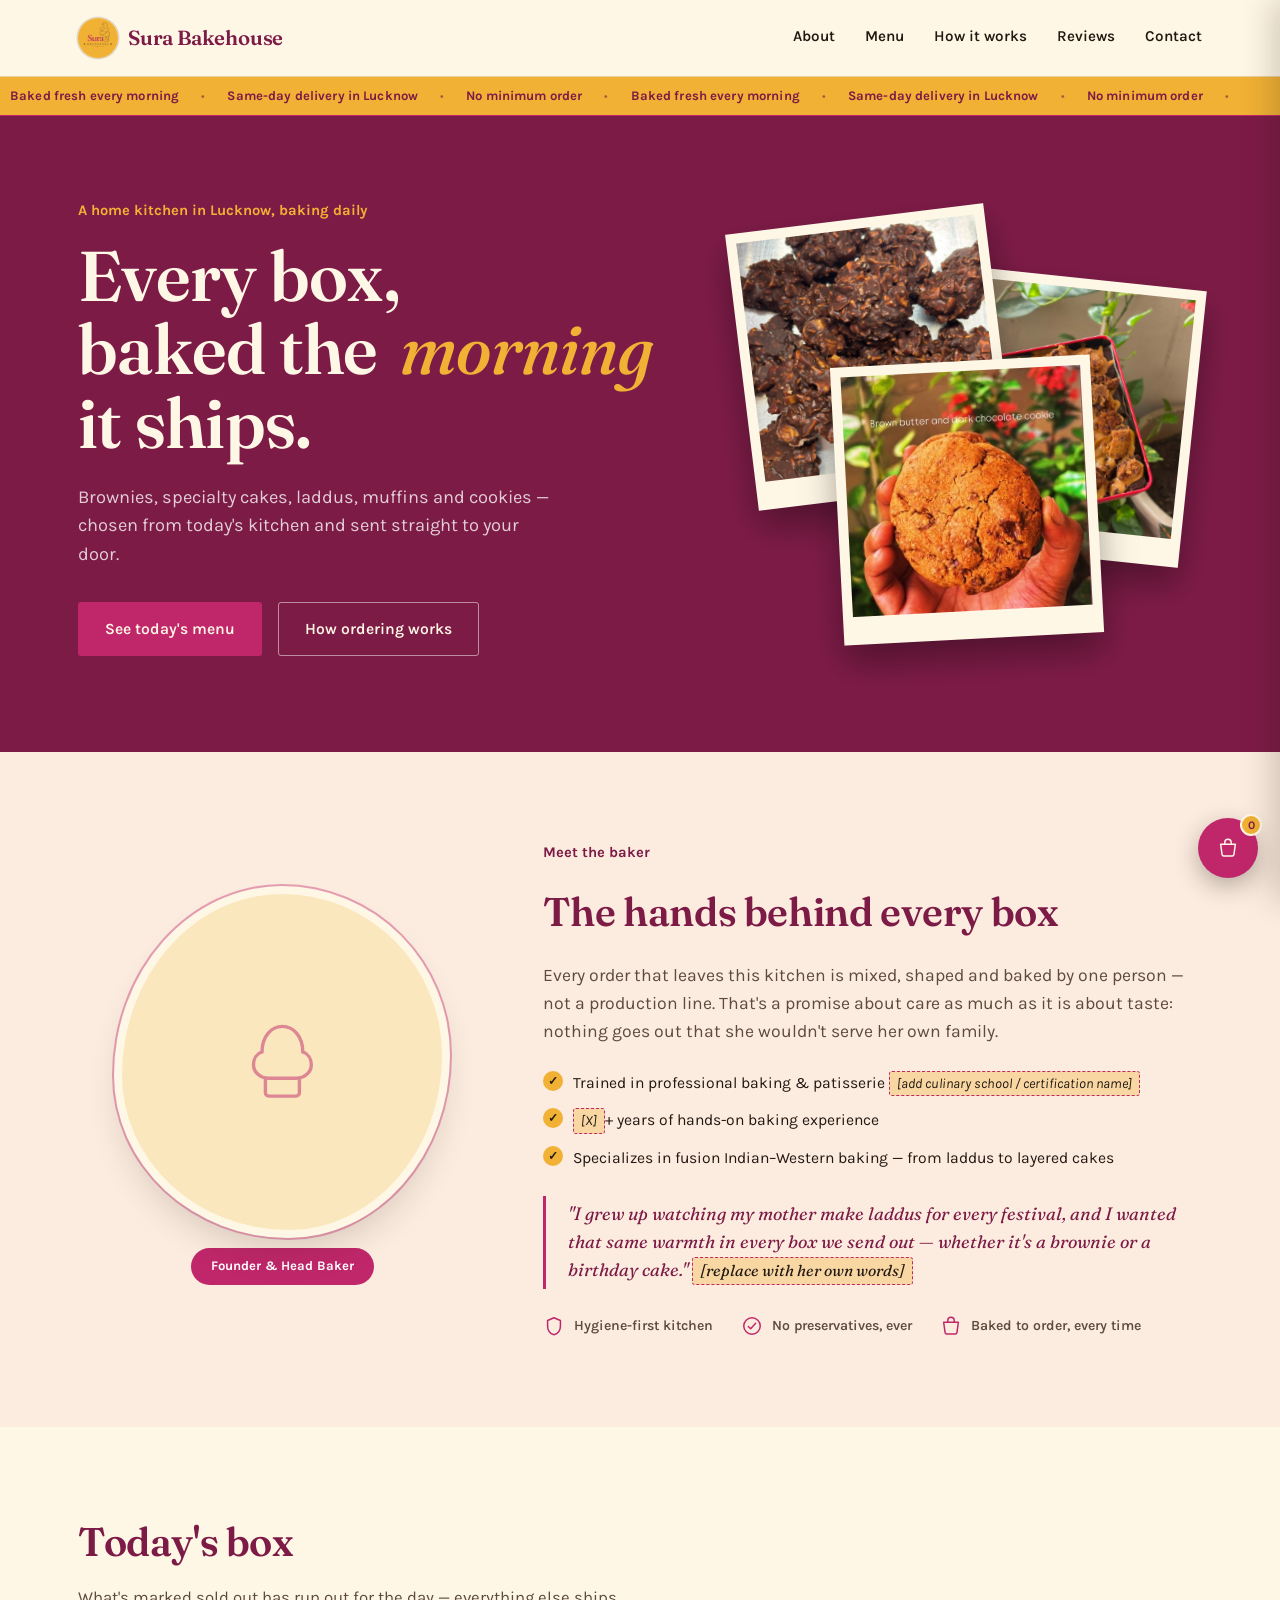
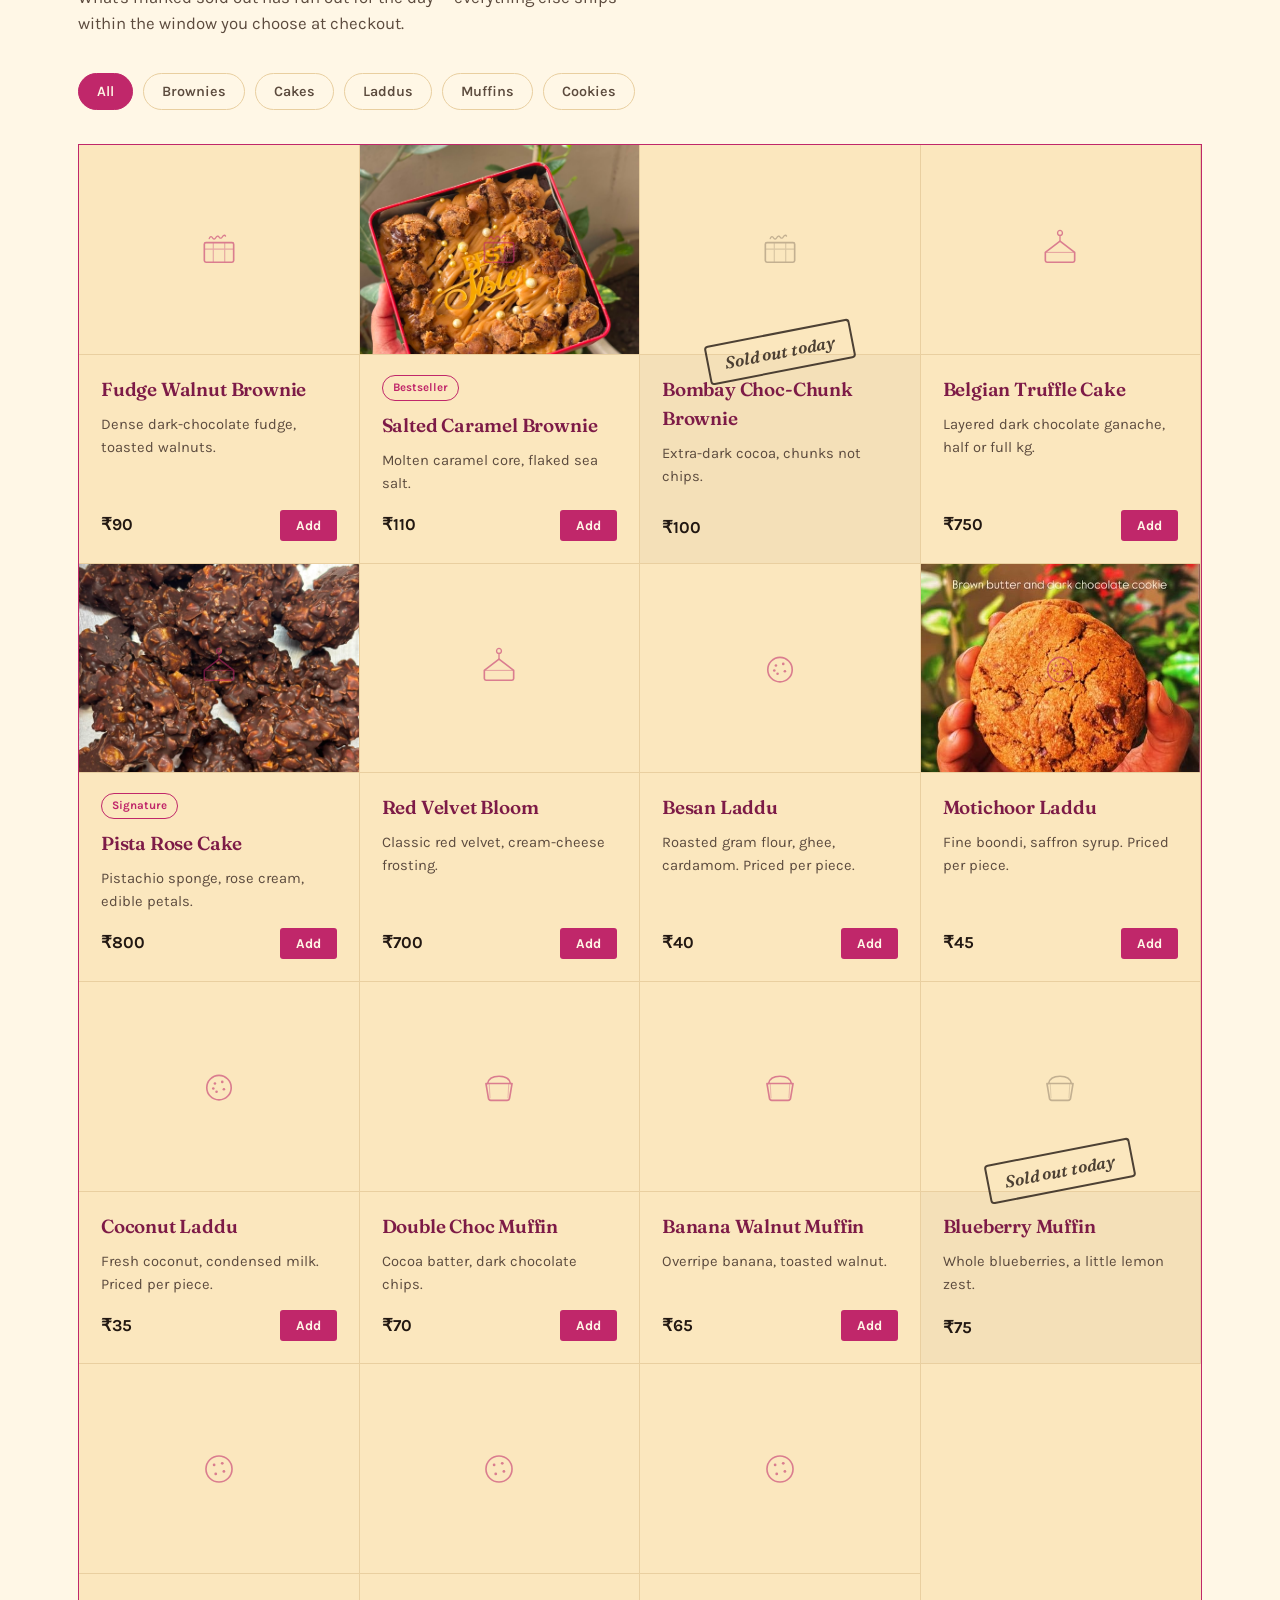
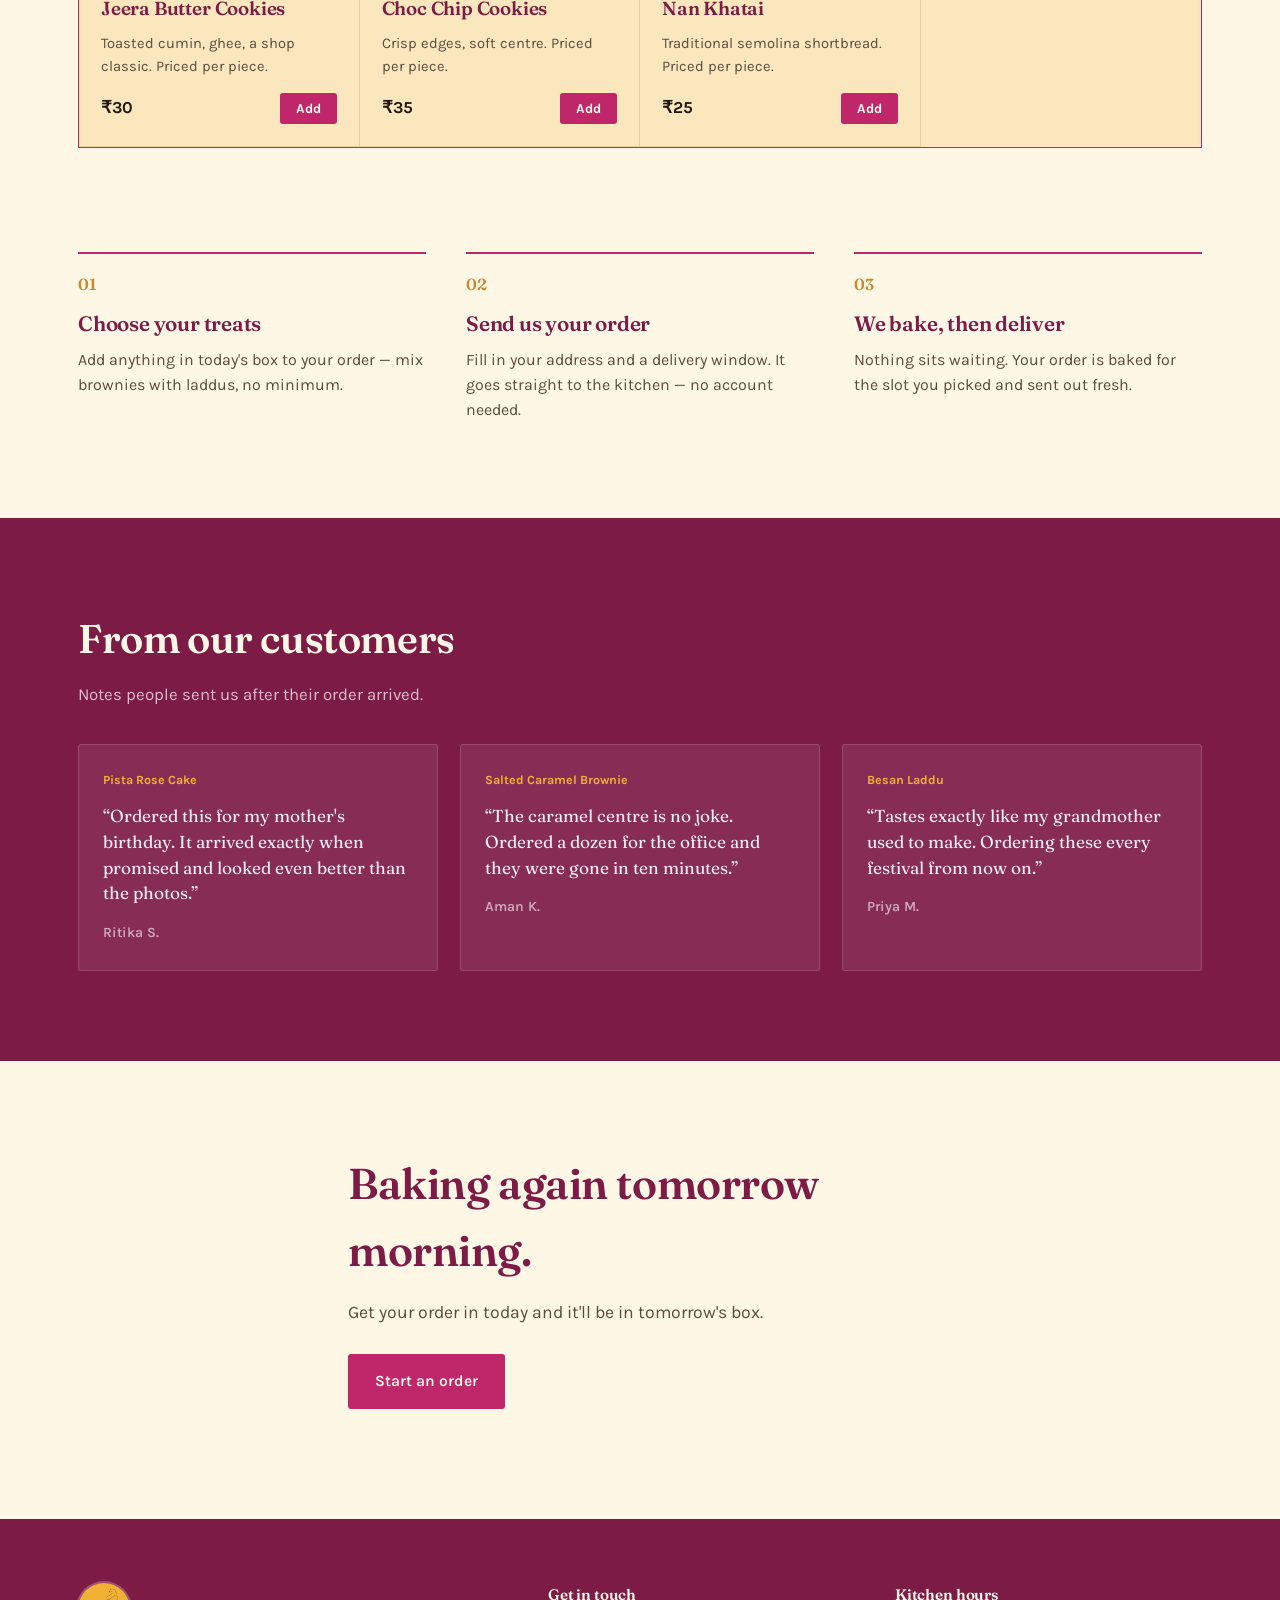
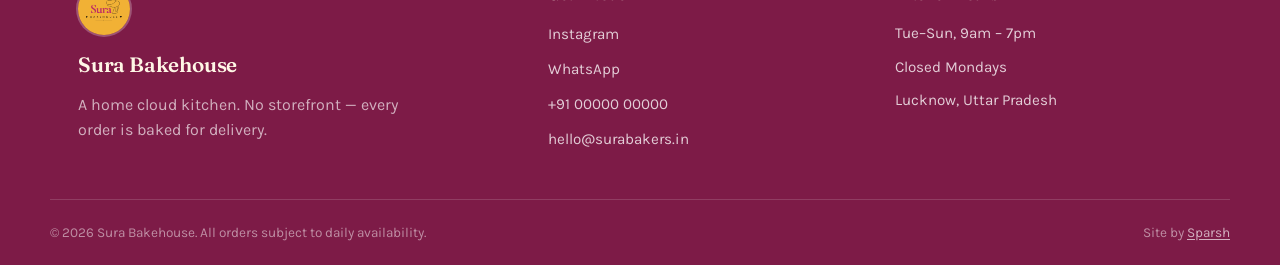
==== index.html @ 65d777c1 "About section Add, record Orders/Menu" ====
<!DOCTYPE html>
<html lang="en">
<head>
<meta charset="UTF-8">
<meta name="viewport" content="width=device-width, initial-scale=1.0">
<title>Sura Bakehouse — Fresh brownies, cakes &amp; laddus, baked to order</title>
<meta name="description" content="Sura Bakehouse is a home cloud kitchen making fresh brownies, specialty cakes, laddus, muffins and cookies. Order online, we bake and deliver.">
<link rel="preconnect" href="https://fonts.googleapis.com">
<link rel="preconnect" href="https://fonts.gstatic.com" crossorigin>
<link href="https://fonts.googleapis.com/css2?family=Fraunces:ital,opsz,wght@0,9..144,400;0,9..144,500;0,9..144,600;0,9..144,700;1,9..144,500&family=Karla:wght@400;500;600;700&display=swap" rel="stylesheet">
<link rel="stylesheet" href="styles.css">
<link rel="icon" type="image/jpeg" href="media/logo.jpg">
</head>
<body>

<a class="skip-link" href="#main">Skip to content</a>

<!-- ============ HEADER ============ -->
<header class="site-header" id="top">
  <div class="wrap header-row">
    <a href="#top" class="brand">
      <img class="brand-mark" src="media/logo.jpg" alt="Sura Bakehouse logo" width="40" height="40">
      <span class="brand-name">Sura Bakehouse</span>
    </a>

    <nav class="main-nav" aria-label="Primary">
      <a href="#about">About</a>
      <a href="#menu">Menu</a>
      <a href="#how-it-works">How it works</a>
      <a href="#reviews">Reviews</a>
      <a href="#contact">Contact</a>
    </nav>

    <button class="nav-toggle" id="navToggle" aria-label="Open menu" aria-expanded="false" aria-controls="mobileNav">
      <span></span><span></span><span></span>
    </button>
  </div>

  <div class="mobile-nav" id="mobileNav" hidden>
    <a href="#about">About</a>
    <a href="#menu">Menu</a>
    <a href="#how-it-works">How it works</a>
    <a href="#reviews">Reviews</a>
    <a href="#contact">Contact</a>
  </div>
</header>

<!-- a bit of counter-signage energy, right where a shop would put it -->
<div class="ticker" aria-hidden="true">
  <div class="ticker-track">
    <span>Baked fresh every morning</span><span class="dot">•</span>
    <span>Same-day delivery in Lucknow</span><span class="dot">•</span>
    <span>No minimum order</span><span class="dot">•</span>
    <span>Baked fresh every morning</span><span class="dot">•</span>
    <span>Same-day delivery in Lucknow</span><span class="dot">•</span>
    <span>No minimum order</span><span class="dot">•</span>
  </div>
</div>

<main id="main">

  <!-- ============ HERO ============ -->
  <section class="hero" aria-label="Introduction">
    <div class="wrap hero-grid">
      <div class="hero-copy">
        <p class="hero-kicker reveal" style="--d:0">A home kitchen in Lucknow, baking daily</p>
        <h1 class="hero-title">
          <span class="reveal" style="--d:1">Every box,</span>
          <span class="reveal" style="--d:2">baked the</span>
          <span class="reveal reveal-em" style="--d:3">morning</span>
          <span class="reveal" style="--d:4">it ships.</span>
        </h1>
        <p class="hero-sub reveal" style="--d:5">Brownies, specialty cakes, laddus, muffins and cookies — chosen from today's kitchen and sent straight to your door.</p>
        <div class="hero-actions reveal" style="--d:6">
          <a href="#menu" class="btn btn-primary">See today's menu</a>
          <a href="#how-it-works" class="btn btn-ghost-invert">How ordering works</a>
        </div>
      </div>

      <div class="hero-collage" aria-hidden="true">
        <figure class="collage-photo collage-1 reveal" style="--d:2">
          <img src="media/cak-2.jpg" alt="" loading="eager" onerror="this.closest('.collage-photo').classList.add('img-missing')">
        </figure>
        <figure class="collage-photo collage-2 reveal" style="--d:3">
          <img src="media/bwn-2.jpg" alt="" loading="eager" onerror="this.closest('.collage-photo').classList.add('img-missing')">
        </figure>
        <figure class="collage-photo collage-3 reveal" style="--d:4">
          <img src="media/lad-2.jpg" alt="" loading="eager" onerror="this.closest('.collage-photo').classList.add('img-missing')">
        </figure>
      </div>
    </div>
  </section>

  <!-- ============ ABOUT THE CHEF ============ -->
  <section class="about-section" id="about" aria-labelledby="about-heading">
    <div class="wrap about-grid">
      <div class="about-photo-col">
        <div class="chef-portrait">
          <img src="media/chef.jpg" alt="Photo of the chef behind Sura Bakehouse" loading="lazy" onerror="this.closest('.chef-portrait').classList.add('img-missing')">
          <span class="chef-portrait-fallback" aria-hidden="true">
            <svg viewBox="0 0 64 64" fill="none" xmlns="http://www.w3.org/2000/svg">
              <path d="M20 26c0-9 5.5-15 12-15s12 6 12 15c3 1 5 4 5 7.5 0 4.5-4 8-9 8H24c-5 0-9-3.5-9-8 0-3.5 2-6.5 5-7.5Z" stroke="currentColor" stroke-width="2"/>
              <path d="M22 41.5V50a2 2 0 0 0 2 2h16a2 2 0 0 0 2-2v-8.5" stroke="currentColor" stroke-width="2"/>
            </svg>
          </span>
        </div>
        <span class="chef-badge">Founder &amp; Head Baker</span>
      </div>

      <div class="about-copy">
        <p class="hero-kicker" style="color: var(--pink-deep);">Meet the baker</p>
        <h2 id="about-heading">The hands behind every box</h2>
        <p class="about-lead">Every order that leaves this kitchen is mixed, shaped and baked by one person — not a production line. That's a promise about care as much as it is about taste: nothing goes out that she wouldn't serve her own family.</p>

        <ul class="about-credentials">
          <li>Trained in professional baking &amp; patisserie <span class="credential-note">[add culinary school / certification name]</span></li>
          <li><span class="credential-note">[X]</span>+ years of hands-on baking experience</li>
          <li>Specializes in fusion Indian–Western baking — from laddus to layered cakes</li>
        </ul>

        <blockquote class="about-quote">
          "I grew up watching my mother make laddus for every festival, and I wanted that same warmth in every box we send out — whether it's a brownie or a birthday cake." <span class="credential-note">[replace with her own words]</span>
        </blockquote>

        <div class="trust-row">
          <div class="trust-item">
            <svg viewBox="0 0 24 24" width="22" height="22" fill="none"><path d="M12 3l7 3v6c0 5-3 8.5-7 9.5C8 20.5 5 17 5 12V6l7-3Z" stroke="currentColor" stroke-width="1.6" stroke-linejoin="round"/></svg>
            <span>Hygiene-first kitchen</span>
          </div>
          <div class="trust-item">
            <svg viewBox="0 0 24 24" width="22" height="22" fill="none"><circle cx="12" cy="12" r="9" stroke="currentColor" stroke-width="1.6"/><path d="M8 12.5l2.5 2.5L16 9" stroke="currentColor" stroke-width="1.6" stroke-linecap="round" stroke-linejoin="round"/></svg>
            <span>No preservatives, ever</span>
          </div>
          <div class="trust-item">
            <svg viewBox="0 0 24 24" width="22" height="22" fill="none"><path d="M4 8h16l-1.5 11a2 2 0 0 1-2 1.8H7.5a2 2 0 0 1-2-1.8L4 8Z" stroke="currentColor" stroke-width="1.6" stroke-linejoin="round"/><path d="M8.5 8V6a3.5 3.5 0 0 1 7 0v2" stroke="currentColor" stroke-width="1.6"/></svg>
            <span>Baked to order, every time</span>
          </div>
        </div>
      </div>
    </div>
  </section>

  <!-- ============ MENU ============ -->
  <section class="menu-section" id="menu" aria-labelledby="menu-heading">
    <div class="wrap">
      <div class="section-head">
        <h2 id="menu-heading">Today's box</h2>
        <p>What's marked sold out has run out for the day — everything else ships within the window you choose at checkout.</p>
      </div>

      <div class="filter-row" id="filterRow" role="tablist" aria-label="Filter menu by category">
        <button class="filter-chip is-active" data-filter="all" role="tab" aria-selected="true">All</button>
        <button class="filter-chip" data-filter="brownies" role="tab" aria-selected="false">Brownies</button>
        <button class="filter-chip" data-filter="cakes" role="tab" aria-selected="false">Cakes</button>
        <button class="filter-chip" data-filter="laddus" role="tab" aria-selected="false">Laddus</button>
        <button class="filter-chip" data-filter="muffins" role="tab" aria-selected="false">Muffins</button>
        <button class="filter-chip" data-filter="cookies" role="tab" aria-selected="false">Cookies</button>
      </div>

      <div class="menu-grid" id="menuGrid" aria-live="polite">
        <!-- injected by script.js -->
      </div>
    </div>
  </section>

  <!-- ============ HOW IT WORKS ============ -->
  <section class="how-section" id="how-it-works" aria-labelledby="how-heading">
    <div class="wrap how-grid">
      <div class="how-step reveal-on-scroll">
        <span class="how-num">01</span>
        <h3>Choose your treats</h3>
        <p>Add anything in today's box to your order — mix brownies with laddus, no minimum.</p>
      </div>
      <div class="how-step reveal-on-scroll">
        <span class="how-num">02</span>
        <h3>Send us your order</h3>
        <p>Fill in your address and a delivery window. It goes straight to the kitchen — no account needed.</p>
      </div>
      <div class="how-step reveal-on-scroll">
        <span class="how-num">03</span>
        <h3>We bake, then deliver</h3>
        <p>Nothing sits waiting. Your order is baked for the slot you picked and sent out fresh.</p>
      </div>
    </div>
  </section>

  <!-- ============ REVIEWS ============ -->
  <section class="reviews-section" id="reviews" aria-labelledby="reviews-heading">
    <div class="wrap">
      <div class="section-head section-head-light">
        <h2 id="reviews-heading">From our customers</h2>
        <p>Notes people sent us after their order arrived.</p>
      </div>
      <div class="reviews-grid" id="reviewsGrid">
        <!-- injected by script.js -->
      </div>
    </div>
  </section>

  <!-- ============ CONTACT / CTA ============ -->
  <section class="cta-section" id="contact" aria-labelledby="cta-heading">
    <div class="wrap cta-inner">
      <h2 id="cta-heading">Baking again tomorrow morning.</h2>
      <p>Get your order in today and it'll be in tomorrow's box.</p>
      <a href="#menu" class="btn btn-primary">Start an order</a>
    </div>
  </section>

</main>

<!-- ============ FOOTER ============ -->
<footer class="site-footer">
  <div class="wrap footer-grid">
    <div class="footer-brand">
      <img class="footer-logo" src="media/logo.jpg" alt="Sura Bakehouse logo" width="52" height="52">
      <span class="brand-name">Sura Bakehouse</span>
      <p>A home cloud kitchen. No storefront — every order is baked for delivery.</p>
    </div>

    <div class="footer-col">
      <h4>Get in touch</h4>
      <ul>
        <li><a href="https://instagram.com/surabakers" target="_blank" rel="noopener">Instagram</a></li>
        <li><a href="https://wa.me/910000000000" target="_blank" rel="noopener">WhatsApp</a></li>
        <li><a href="tel:+910000000000">+91 00000 00000</a></li>
        <li><a href="mailto:hello@surabakers.in">hello@surabakers.in</a></li>
      </ul>
    </div>

    <div class="footer-col">
      <h4>Kitchen hours</h4>
      <ul class="plain">
        <li>Tue–Sun, 9am – 7pm</li>
        <li>Closed Mondays</li>
        <li>Lucknow, Uttar Pradesh</li>
      </ul>
    </div>
  </div>
  <div class="wrap footer-bottom">
    <p>&copy; <span id="year"></span> Sura Bakehouse. All orders subject to daily availability.</p>
    <p class="footer-credit">Site by <a href="https://de-sparsh.onrender.com/" target="_blank" rel="noopener">Sparsh</a></p>
  </div>
</footer>

<!-- ============ FLOATING ORDER BUTTON ============ -->
<button class="tray-fab" id="trayBtn" aria-haspopup="dialog" aria-controls="trayPanel">
  <svg viewBox="0 0 24 24" width="22" height="22" aria-hidden="true">
    <path d="M4 8h16l-1.5 11a2 2 0 0 1-2 1.8H7.5a2 2 0 0 1-2-1.8L4 8Z" fill="none" stroke="currentColor" stroke-width="1.6" stroke-linejoin="round"/>
    <path d="M8.5 8V6a3.5 3.5 0 0 1 7 0v2" fill="none" stroke="currentColor" stroke-width="1.6"/>
  </svg>
  <span class="tray-count" id="trayCount" hidden>0</span>
</button>

<!-- ============ ORDER TRAY PANEL ============ -->
<div class="tray-overlay" id="trayOverlay" hidden></div>
<aside class="tray-panel" id="trayPanel" role="dialog" aria-modal="true" aria-labelledby="trayTitle" hidden>
  <div class="tray-panel-head">
    <h2 id="trayTitle">Your order</h2>
    <button class="icon-btn" id="trayClose" aria-label="Close order panel">&times;</button>
  </div>

  <div class="tray-body" id="trayBody">
    <!-- item list injected here -->
  </div>

  <form class="tray-form" id="orderForm">
    <div class="field-row">
      <label for="custName">Your name</label>
      <input id="custName" name="name" type="text" required autocomplete="name">
    </div>
    <div class="field-row">
      <label for="custPhone">Phone number</label>
      <input id="custPhone" name="phone" type="tel" required autocomplete="tel" inputmode="tel">
    </div>
    <div class="field-row">
      <label for="custAddress">Delivery address</label>
      <textarea id="custAddress" name="address" rows="2" required autocomplete="street-address"></textarea>
    </div>
    <div class="field-row field-row-split">
      <div>
        <label for="custDate">Delivery date</label>
        <input id="custDate" name="date" type="date" required>
      </div>
      <div>
        <label for="custSlot">Preferred window</label>
        <select id="custSlot" name="slot" required>
          <option value="">Choose one</option>
          <option>Morning (9am–12pm)</option>
          <option>Afternoon (12pm–4pm)</option>
          <option>Evening (4pm–7pm)</option>
        </select>
      </div>
    </div>
    <div class="field-row">
      <label for="custNotes">Notes for the kitchen (optional)</label>
      <textarea id="custNotes" name="notes" rows="2" placeholder="Allergies, message on the cake, gate code..."></textarea>
    </div>

    <div class="tray-total" id="trayTotal">Total: ₹0</div>

    <button type="submit" class="btn btn-primary btn-block" id="submitOrderBtn">Send order to the kitchen</button>
    <p class="tray-note">We'll bake and deliver — you'll hear from us on the phone number above to confirm.</p>
  </form>

  <div class="tray-success" id="traySuccess" hidden>
    <svg viewBox="0 0 60 60" width="52" height="52" aria-hidden="true">
      <circle cx="30" cy="30" r="27" fill="none" stroke="#C0276A" stroke-width="2.5"/>
      <path d="M18 31 L27 40 L43 21" fill="none" stroke="#C0276A" stroke-width="3" stroke-linecap="round" stroke-linejoin="round"/>
    </svg>
    <h3>Your order is on its way to the kitchen</h3>
    <p>We'll call <span id="successPhone">you</span> to confirm the details. Thank you!</p>
    <button class="btn btn-ghost" id="trayDone">Done</button>
  </div>
</aside>

<script src="script.js" defer></script>
</body>
</html>
---- styles.css ----
/* =========================================================
   SURA BAKERS — design tokens
   ========================================================= */
:root {
  /* Palette drawn directly from the Sura Bakehouse logo:
     the marigold-yellow background, the magenta-pink "Sura"
     script, and the black linework/wordmark. Softened into
     pastel tints where used as backgrounds so body text stays
     easy to read; kept at full strength for accents, buttons,
     and the sections meant to catch the eye. */
  --white: #FFFFFF;
  --white-rgb: 255, 255, 255;

  --ivory: #FFF7E6;      /* soft pastel yellow-cream — page background */
  --paper: #FBE7BE;      /* soft pastel yellow — menu compartment background */
  --paper-line: #E9CFA0; /* soft warm divider lines */

  --pink: #C0276A;       /* the logo's script pink — primary accent, buttons, links */
  --pink-rgb: 192, 39, 106;
  --pink-deep: #7D1B47;  /* deep pink — hover states, dark section backgrounds */

  --saffron: #F1B135;      /* the logo's exact background yellow — bold accents */
  --saffron-rgb: 241, 177, 53;
  --saffron-deep: #C9862A; /* muted amber — small accents on light backgrounds */

  --cocoa: #221812;      /* near-black, matches the logo's linework — primary text */
  --cocoa-rgb: 34, 24, 18;
  --cocoa-soft: #5C4B3E; /* secondary/muted text */

  --font-display: 'Fraunces', Georgia, serif;
  --font-body: 'Karla', Arial, sans-serif;

  --content-w: 1180px;
  --radius-sm: 3px;

  --ease: cubic-bezier(.22, .68, 0, 1);
}

@media (prefers-reduced-motion: reduce) {
  * { animation-duration: 0.001ms !important; animation-iteration-count: 1 !important; transition-duration: 0.001ms !important; }
}

/* =========================================================
   RESET / BASE
   ========================================================= */
*, *::before, *::after { box-sizing: border-box; }
html { scroll-behavior: smooth; }
body {
  margin: 0;
  background: var(--ivory);
  color: var(--cocoa);
  font-family: var(--font-body);
  font-size: 16px;
  line-height: 1.55;
  -webkit-font-smoothing: antialiased;
}
img { max-width: 100%; display: block; }
a { color: inherit; }
h1, h2, h3, h4 {
  font-family: var(--font-display);
  margin: 0;
  color: var(--pink-deep);
  font-weight: 600;
  letter-spacing: -0.01em;
}
p { margin: 0; }
button { font-family: inherit; cursor: pointer; }
:focus-visible {
  outline: 2.5px solid var(--pink);
  outline-offset: 3px;
}

.skip-link {
  position: absolute;
  left: -999px;
  top: 0;
  background: var(--cocoa);
  color: var(--ivory);
  padding: 10px 16px;
  z-index: 999;
}
.skip-link:focus { left: 12px; top: 12px; }

.wrap {
  max-width: var(--content-w);
  margin: 0 auto;
  padding: 0 28px;
}

/* =========================================================
   BUTTONS
   ========================================================= */
.btn {
  display: inline-flex;
  align-items: center;
  justify-content: center;
  gap: 8px;
  padding: 14px 26px;
  border-radius: var(--radius-sm);
  font-weight: 600;
  font-size: 0.98rem;
  text-decoration: none;
  border: 1.5px solid transparent;
  transition: transform 0.18s var(--ease), background 0.18s var(--ease), border-color 0.18s var(--ease);
}
.btn:active { transform: translateY(1px); }
.btn-primary {
  background: var(--pink);
  color: var(--ivory);
}
.btn-primary:hover { background: var(--pink-deep); }
.btn-ghost {
  background: transparent;
  border-color: var(--pink);
  color: var(--pink);
}
.btn-ghost:hover { background: rgba(var(--pink-rgb), 0.06); }
.btn-block { width: 100%; }
.btn:disabled { opacity: 0.55; cursor: not-allowed; }

/* =========================================================
   HEADER
   ========================================================= */
.site-header {
  background: var(--ivory);
  border-bottom: 1px solid var(--paper-line);
}
.header-row {
  display: flex;
  align-items: center;
  gap: 24px;
  height: 76px;
}
.brand {
  display: flex;
  align-items: center;
  gap: 10px;
  text-decoration: none;
  color: var(--pink-deep);
  margin-right: auto;
}
.brand-mark {
  width: 40px;
  height: 40px;
  border-radius: 50%;
  object-fit: cover;
  box-shadow: 0 0 0 1.5px rgba(var(--cocoa-rgb), 0.15);
  flex-shrink: 0;
}
.brand-name {
  font-family: var(--font-display);
  font-weight: 600;
  font-size: 1.28rem;
  letter-spacing: -0.01em;
}
.main-nav {
  display: flex;
  gap: 30px;
}
.main-nav a {
  text-decoration: none;
  font-weight: 600;
  font-size: 0.95rem;
  color: var(--cocoa);
  position: relative;
  padding-bottom: 3px;
}
.main-nav a::after {
  content: '';
  position: absolute;
  left: 0; right: 0; bottom: 0;
  height: 2px;
  background: var(--saffron-deep);
  transform: scaleX(0);
  transform-origin: left;
  transition: transform 0.2s var(--ease);
}
.main-nav a:hover::after { transform: scaleX(1); }

/* floating order button — fixed to the viewport corner instead of
   pinned across the top, so it never competes with page content */
.tray-fab {
  position: fixed;
  right: 22px;
  bottom: 22px;
  z-index: 50;
  width: 60px;
  height: 60px;
  border-radius: 50%;
  background: var(--pink);
  color: var(--ivory);
  border: none;
  display: flex;
  align-items: center;
  justify-content: center;
  box-shadow: 0 8px 24px rgba(var(--cocoa-rgb), 0.32);
  transition: background 0.18s var(--ease), transform 0.18s var(--ease);
}
.tray-fab:hover { background: var(--pink-deep); transform: translateY(-2px); }
.tray-count {
  position: absolute;
  top: -4px; right: -4px;
  background: var(--saffron);
  color: var(--pink-deep);
  font-size: 0.72rem;
  font-weight: 700;
  min-width: 22px;
  height: 22px;
  border-radius: 999px;
  display: flex;
  align-items: center;
  justify-content: center;
  padding: 0 5px;
  border: 2px solid var(--ivory);
}

.nav-toggle {
  display: none;
  flex-direction: column;
  gap: 5px;
  background: none;
  border: none;
  padding: 6px;
}
.nav-toggle span {
  width: 22px; height: 2px;
  background: var(--cocoa);
  border-radius: 2px;
}
.mobile-nav {
  display: flex;
  flex-direction: column;
  border-top: 1px solid var(--paper-line);
  padding: 12px 28px 18px;
}
.mobile-nav[hidden] { display: none; }
.mobile-nav a {
  padding: 12px 0;
  text-decoration: none;
  font-weight: 600;
  color: var(--cocoa);
  border-bottom: 1px solid var(--paper-line);
}
@media (max-width: 860px) {
  .main-nav { display: none; }
  .nav-toggle { display: flex; }
}

/* =========================================================
   TICKER — counter-signage strip, immediate movement on load
   ========================================================= */
.ticker {
  background: var(--saffron);
  overflow: hidden;
  white-space: nowrap;
  border-bottom: 1.5px solid var(--pink);
}
.ticker-track {
  display: inline-flex;
  align-items: center;
  gap: 10px;
  padding: 9px 0;
  animation: ticker-scroll 26s linear infinite;
  will-change: transform;
}
.ticker-track span {
  font-weight: 700;
  font-size: 0.82rem;
  letter-spacing: 0.01em;
  color: var(--pink-deep);
  padding: 0 10px;
}
.ticker-track .dot { padding: 0 2px; opacity: 0.6; font-weight: 400; }
@keyframes ticker-scroll {
  from { transform: translateX(0); }
  to   { transform: translateX(-50%); }
}

/* =========================================================
   HERO — full-bleed, dark, meant to be seen from across the room
   ========================================================= */
.hero {
  background: var(--pink-deep);
  padding: 84px 0 96px;
  overflow: hidden;
}
.hero-grid {
  display: grid;
  grid-template-columns: 1.1fr 0.9fr;
  gap: 56px;
  align-items: center;
}
@media (max-width: 900px) {
  .hero-grid { grid-template-columns: 1fr; }
  .hero-collage { order: -1; height: 260px; max-width: 360px; margin: 0 auto 12px; }
}
.hero-kicker {
  font-size: 0.92rem;
  color: var(--saffron);
  font-weight: 700;
  margin-bottom: 16px;
}
.hero-title {
  font-size: clamp(2.6rem, 5.8vw, 4.4rem);
  line-height: 1.04;
  display: flex;
  flex-wrap: wrap;
  gap: 0 0.32em;
  color: var(--ivory);
}
.hero-title .reveal-em {
  font-style: italic;
  color: var(--saffron);
  font-weight: 500;
}
.hero-sub {
  margin-top: 24px;
  max-width: 44ch;
  font-size: 1.14rem;
  color: rgba(var(--white-rgb), 0.78);
}
.hero-actions {
  margin-top: 34px;
  display: flex;
  gap: 16px;
  flex-wrap: wrap;
}
.btn-ghost-invert {
  background: transparent;
  border: 1.5px solid rgba(var(--white-rgb), 0.5);
  color: var(--ivory);
}
.btn-ghost-invert:hover { background: rgba(var(--white-rgb), 0.1); border-color: var(--ivory); }

/* photo collage — like snapshots scattered across the counter */
.hero-collage {
  position: relative;
  height: 420px;
}
.collage-photo {
  position: absolute;
  margin: 0;
  background: var(--ivory);
  padding: 10px 10px 28px;
  box-shadow: 0 18px 34px rgba(0, 0, 0, 0.35);
  width: 54%;
}
.collage-photo img {
  width: 100%;
  aspect-ratio: 1 / 1;
  object-fit: cover;
  display: block;
  background: var(--paper);
}
.collage-photo.img-missing {
  display: flex;
  align-items: center;
  justify-content: center;
}
.collage-photo.img-missing img { display: none; }
.collage-photo.img-missing::before {
  content: '';
  width: 100%;
  aspect-ratio: 1 / 1;
  background: var(--paper);
  border: 1.5px dashed var(--paper-line);
}
.collage-1 { top: 0; left: 4%; transform: rotate(-7deg); z-index: 2; }
.collage-2 { top: 14%; right: 2%; transform: rotate(6deg); z-index: 1; }
.collage-3 { bottom: 0; left: 24%; transform: rotate(-3deg); z-index: 3; }
@media (max-width: 900px) {
  .collage-1 { width: 40%; left: 0; }
  .collage-2 { width: 40%; right: 0; top: 6%; }
  .collage-3 { width: 42%; left: 30%; bottom: -10px; }
}

/* hero staggered reveal (one orchestrated load sequence) */
.reveal {
  opacity: 0;
  transform: translateY(14px);
  animation: reveal-up 0.7s var(--ease) forwards;
  animation-delay: calc(0.25s + (var(--d) * 0.1s));
}
.hero-collage .reveal {
  transform: translateY(14px) rotate(var(--rot, 0deg));
}
.collage-1.reveal { --rot: -7deg; }
.collage-2.reveal { --rot: 6deg; }
.collage-3.reveal { --rot: -3deg; }
@keyframes reveal-up {
  to { opacity: 1; transform: translateY(0) rotate(var(--rot, 0deg)); }
}

/* =========================================================
   SECTION HEAD
   ========================================================= */
.section-head { max-width: 56ch; margin-bottom: 36px; }
.section-head h2 { font-size: clamp(1.9rem, 3.4vw, 2.5rem); margin-bottom: 12px; }
.section-head p { color: var(--cocoa-soft); font-size: 1.05rem; }
.section-head-light h2 { color: var(--ivory); }
.section-head-light p { color: rgba(var(--white-rgb), 0.72); }

/* =========================================================
   ABOUT THE CHEF — warmer, softer, hand-crafted feel;
   deliberately looser than the menu's rigid sweet-box grid
   ========================================================= */
.about-section {
  padding: 90px 0;
  background: rgba(var(--pink-rgb), 0.05);
}
.about-grid {
  display: grid;
  grid-template-columns: 0.62fr 1fr;
  gap: 56px;
  align-items: center;
}
@media (max-width: 860px) {
  .about-grid { grid-template-columns: 1fr; }
  .about-photo-col { display: flex; flex-direction: column; align-items: center; }
}

.about-photo-col { display: flex; flex-direction: column; align-items: center; gap: 18px; }
.chef-portrait {
  position: relative;
  width: min(320px, 100%);
  aspect-ratio: 1 / 1.05;
  border-radius: 50% 50% 48% 52% / 54% 48% 52% 46%;
  overflow: hidden;
  background: var(--paper);
  box-shadow: 0 0 0 8px var(--ivory), 0 0 0 10px rgba(var(--pink-rgb), 0.4), 0 20px 34px rgba(var(--cocoa-rgb), 0.16);
}
.chef-portrait img {
  position: absolute;
  inset: 0;
  width: 100%;
  height: 100%;
  object-fit: cover;
}
.chef-portrait.img-missing img { display: none; }
.chef-portrait-fallback {
  position: absolute;
  inset: 0;
  display: flex;
  align-items: center;
  justify-content: center;
  color: var(--pink);
  opacity: 0.5;
}
.chef-portrait-fallback svg { width: 34%; height: 34%; }
.chef-badge {
  background: var(--pink);
  color: var(--white);
  font-weight: 700;
  font-size: 0.82rem;
  padding: 8px 20px;
  border-radius: 999px;
  letter-spacing: 0.01em;
}

.about-copy h2 {
  font-size: clamp(1.9rem, 3.2vw, 2.5rem);
  margin: 10px 0 18px;
}
.about-lead {
  font-size: 1.1rem;
  color: var(--cocoa-soft);
  line-height: 1.6;
  margin-bottom: 26px;
}
.about-credentials {
  list-style: none;
  margin: 0 0 26px;
  padding: 0;
  display: flex;
  flex-direction: column;
  gap: 12px;
}
.about-credentials li {
  position: relative;
  padding-left: 30px;
  font-size: 0.98rem;
  color: var(--cocoa);
}
.about-credentials li::before {
  content: '✓';
  position: absolute;
  left: 0; top: 0;
  width: 20px; height: 20px;
  border-radius: 50%;
  background: var(--saffron);
  color: var(--cocoa);
  font-size: 0.72rem;
  font-weight: 700;
  line-height: 20px;
  text-align: center;
}

.credential-note {
  display: inline-block;
  background: rgba(var(--saffron-rgb), 0.35);
  border: 1px dashed var(--pink);
  border-radius: 3px;
  padding: 1px 7px;
  font-style: italic;
  font-size: 0.88em;
  color: var(--cocoa);
}

.about-quote {
  margin: 0 0 26px;
  padding: 4px 0 4px 22px;
  border-left: 3px solid var(--pink);
  font-family: var(--font-display);
  font-style: italic;
  font-size: 1.12rem;
  line-height: 1.55;
  color: var(--pink-deep);
}

.trust-row {
  display: flex;
  flex-wrap: wrap;
  gap: 22px 28px;
}
.trust-item {
  display: flex;
  align-items: center;
  gap: 9px;
  font-size: 0.88rem;
  font-weight: 600;
  color: var(--cocoa-soft);
}
.trust-item svg { color: var(--pink); flex-shrink: 0; }

/* =========================================================
   MENU
   ========================================================= */
.menu-section { padding: 84px 0; }
.filter-row {
  display: flex;
  gap: 10px;
  flex-wrap: wrap;
  margin-bottom: 34px;
}
.filter-chip {
  background: transparent;
  border: 1.5px solid var(--paper-line);
  color: var(--cocoa-soft);
  padding: 9px 18px;
  border-radius: 999px;
  font-weight: 600;
  font-size: 0.9rem;
  transition: all 0.18s var(--ease);
}
.filter-chip:hover { border-color: var(--pink); }
.filter-chip.is-active {
  background: var(--pink);
  border-color: var(--pink);
  color: var(--ivory);
}

/* the "sweet box" grid: compartments divided by rule lines, not cards+shadows */
.menu-grid {
  display: grid;
  grid-template-columns: repeat(auto-fill, minmax(250px, 1fr));
  background: var(--paper);
  border: 1.5px solid var(--pink);
}
.dish {
  position: relative;
  border-right: 1px solid var(--paper-line);
  border-bottom: 1px solid var(--paper-line);
  display: flex;
  flex-direction: column;
  transition: background 0.2s var(--ease);
}
.dish:hover { background: rgba(var(--saffron-rgb), 0.14); }
.dish.is-hidden { display: none; }
.dish.is-unavailable { background: rgba(var(--cocoa-rgb), 0.03); }
.dish.is-unavailable:hover { background: rgba(var(--cocoa-rgb), 0.03); }

.dish-photo {
  position: relative;
  width: 100%;
  aspect-ratio: 4 / 3;
  background: var(--paper);
  border-bottom: 1px solid var(--paper-line);
  overflow: hidden;
}
.dish-photo img {
  position: absolute;
  inset: 0;
  width: 100%;
  height: 100%;
  object-fit: cover;
}
.dish-photo-fallback {
  position: absolute;
  inset: 0;
  display: flex;
  align-items: center;
  justify-content: center;
  color: var(--pink);
  opacity: 0.55;
}
.dish-photo-fallback svg { width: 44px; height: 44px; }
.dish.is-unavailable .dish-photo-fallback { color: var(--cocoa-soft); opacity: 0.35; }
.dish.is-unavailable .dish-photo img { filter: grayscale(0.6); opacity: 0.7; }

.dish-content {
  padding: 20px 22px 22px;
  display: flex;
  flex-direction: column;
  gap: 10px;
  flex-grow: 1;
}

.dish-name {
  font-family: var(--font-display);
  font-size: 1.18rem;
  font-weight: 600;
  color: var(--pink-deep);
}
.dish-desc {
  font-size: 0.92rem;
  color: var(--cocoa-soft);
  flex-grow: 1;
}
.dish-tag {
  align-self: flex-start;
  font-size: 0.72rem;
  font-weight: 700;
  color: var(--pink);
  border: 1px solid var(--pink);
  border-radius: 999px;
  padding: 3px 10px;
}
.dish-foot {
  display: flex;
  align-items: center;
  justify-content: space-between;
  margin-top: 4px;
}
.dish-price {
  font-weight: 700;
  font-size: 1.05rem;
  color: var(--cocoa);
}
.dish-add {
  background: var(--pink);
  color: var(--ivory);
  border: none;
  border-radius: var(--radius-sm);
  padding: 8px 16px;
  font-weight: 700;
  font-size: 0.85rem;
  transition: background 0.18s var(--ease), transform 0.12s var(--ease);
}
.dish-add:hover { background: var(--pink-deep); }
.dish-add:active { transform: scale(0.96); }

.dish-qty {
  display: flex;
  align-items: center;
  gap: 10px;
  background: var(--pink);
  border-radius: var(--radius-sm);
  overflow: hidden;
}
.dish-qty button {
  background: none;
  border: none;
  color: var(--ivory);
  width: 30px; height: 32px;
  font-size: 1.05rem;
  font-weight: 700;
}
.dish-qty button:hover { background: var(--pink-deep); }
.dish-qty span { color: var(--ivory); font-weight: 700; min-width: 14px; text-align: center; }

/* the sold-out stamp: an actual stamped mark, not a grey overlay */
.stamp {
  position: absolute;
  top: 50%; left: 50%;
  transform: translate(-50%, -55%) rotate(-11deg);
  border: 2.5px solid var(--cocoa);
  color: var(--cocoa);
  font-family: var(--font-display);
  font-style: italic;
  font-weight: 600;
  font-size: 1.05rem;
  padding: 5px 16px;
  border-radius: 4px;
  opacity: 0.8;
  pointer-events: none;
  white-space: nowrap;
}

/* =========================================================
   HOW IT WORKS
   ========================================================= */
.how-section { padding: 20px 0 96px; }
.how-grid {
  display: grid;
  grid-template-columns: repeat(3, 1fr);
  gap: 40px;
}
@media (max-width: 780px) { .how-grid { grid-template-columns: 1fr; gap: 36px; } }
.how-step { border-top: 2px solid var(--pink); padding-top: 18px; }
.how-num {
  font-family: var(--font-display);
  font-size: 1rem;
  font-weight: 600;
  color: var(--saffron-deep);
}
.how-step h3 { margin: 10px 0 8px; font-size: 1.3rem; }
.how-step p { color: var(--cocoa-soft); }

.reveal-on-scroll {
  opacity: 0;
  transform: translateY(16px);
  transition: opacity 0.6s var(--ease), transform 0.6s var(--ease);
}
.reveal-on-scroll.is-visible { opacity: 1; transform: translateY(0); }

/* =========================================================
   REVIEWS
   ========================================================= */
.reviews-section { background: var(--pink-deep); padding: 90px 0; }
.reviews-grid {
  display: grid;
  grid-template-columns: repeat(auto-fill, minmax(280px, 1fr));
  gap: 22px;
}
.review-card {
  background: rgba(var(--white-rgb), 0.08);
  border: 1px solid rgba(var(--white-rgb), 0.14);
  padding: 26px 24px;
  border-radius: var(--radius-sm);
}
.review-dish {
  font-size: 0.78rem;
  font-weight: 700;
  color: var(--saffron);
  text-transform: none;
  margin-bottom: 12px;
}
.review-text {
  color: rgba(var(--white-rgb), 0.92);
  font-family: var(--font-display);
  font-size: 1.08rem;
  line-height: 1.5;
  font-weight: 400;
}
.review-name {
  margin-top: 16px;
  color: rgba(var(--white-rgb), 0.6);
  font-size: 0.88rem;
  font-weight: 600;
}

/* =========================================================
   CTA
   ========================================================= */
.cta-section { padding: 90px 0 110px; }
.cta-inner { text-align: left; max-width: 640px; }
.cta-inner h2 { font-size: clamp(1.9rem, 3.6vw, 2.7rem); margin-bottom: 14px; }
.cta-inner p { color: var(--cocoa-soft); font-size: 1.1rem; margin-bottom: 28px; }

/* =========================================================
   FOOTER
   ========================================================= */
.site-footer { background: var(--pink-deep); color: var(--ivory); padding: 64px 0 0; }
.footer-grid {
  display: grid;
  grid-template-columns: 1.4fr 1fr 1fr;
  gap: 40px;
  padding-bottom: 48px;
  border-bottom: 1px solid rgba(var(--white-rgb), 0.15);
}
@media (max-width: 700px) { .footer-grid { grid-template-columns: 1fr; gap: 32px; } }
.footer-brand .brand-name { font-size: 1.3rem; }
.footer-logo {
  width: 52px;
  height: 52px;
  border-radius: 50%;
  object-fit: cover;
  display: block;
  margin-bottom: 14px;
  box-shadow: 0 0 0 2px rgba(var(--white-rgb), 0.25);
}
.footer-brand p { margin-top: 12px; color: rgba(var(--white-rgb), 0.65); max-width: 32ch; }
.footer-col h4 { color: var(--ivory); font-size: 0.95rem; margin-bottom: 16px; }
.footer-col ul { list-style: none; margin: 0; padding: 0; display: flex; flex-direction: column; gap: 10px; }
.footer-col a { text-decoration: none; color: rgba(var(--white-rgb), 0.78); font-size: 0.95rem; transition: color 0.15s; }
.footer-col a:hover { color: var(--saffron); }
.footer-col .plain li { color: rgba(var(--white-rgb), 0.78); font-size: 0.95rem; }
.footer-bottom { padding: 22px 0; display: flex; align-items: center; justify-content: space-between; gap: 16px; flex-wrap: wrap; }
.footer-bottom p { color: rgba(var(--white-rgb), 0.5); font-size: 0.85rem; }
.footer-credit a {
  color: rgba(var(--white-rgb), 0.65);
  text-decoration: underline;
  text-underline-offset: 2px;
  transition: color 0.15s;
}
.footer-credit a:hover { color: var(--saffron); }

/* =========================================================
   TRAY PANEL
   ========================================================= */
.tray-overlay {
  position: fixed; inset: 0;
  background: rgba(var(--cocoa-rgb), 0.45);
  z-index: 60;
}
.tray-panel {
  position: fixed;
  top: 0; right: 0;
  height: 100%;
  width: min(440px, 100%);
  background: var(--ivory);
  z-index: 61;
  display: flex;
  flex-direction: column;
  box-shadow: -8px 0 30px rgba(var(--cocoa-rgb), 0.2);
  transform: translateX(100%);
  transition: transform 0.32s var(--ease);
  overflow-y: auto;
}
.tray-panel.is-open { transform: translateX(0); }
.tray-panel-head {
  display: flex;
  align-items: center;
  justify-content: space-between;
  padding: 22px 26px;
  border-bottom: 1px solid var(--paper-line);
  position: sticky;
  top: 0;
  background: var(--ivory);
}
.icon-btn {
  background: none;
  border: none;
  font-size: 1.6rem;
  line-height: 1;
  color: var(--cocoa-soft);
  padding: 4px 8px;
}
.tray-body { padding: 10px 26px; display: flex; flex-direction: column; gap: 4px; }
.tray-empty { color: var(--cocoa-soft); padding: 24px 0; }
.tray-item {
  display: flex;
  align-items: center;
  justify-content: space-between;
  gap: 12px;
  padding: 14px 0;
  border-bottom: 1px solid var(--paper-line);
}
.tray-item-name { font-weight: 600; font-size: 0.95rem; }
.tray-item-price { color: var(--cocoa-soft); font-size: 0.85rem; }
.tray-item-remove {
  background: none; border: none;
  color: var(--pink);
  font-size: 0.82rem;
  font-weight: 700;
  text-decoration: underline;
}

.tray-form { padding: 18px 26px 30px; display: flex; flex-direction: column; gap: 16px; }
.field-row { display: flex; flex-direction: column; gap: 6px; }
.field-row-split { flex-direction: row; gap: 12px; }
.field-row-split > div { flex: 1; display: flex; flex-direction: column; gap: 6px; }
.field-row label { font-size: 0.85rem; font-weight: 700; color: var(--cocoa-soft); }
.field-row input, .field-row select, .field-row textarea {
  border: 1.5px solid var(--paper-line);
  background: #fff;
  border-radius: var(--radius-sm);
  padding: 10px 12px;
  font-family: inherit;
  font-size: 0.95rem;
  color: var(--cocoa);
}
.field-row input:focus, .field-row select:focus, .field-row textarea:focus {
  border-color: var(--pink);
}
.tray-total {
  font-family: var(--font-display);
  font-size: 1.2rem;
  font-weight: 600;
  border-top: 2px solid var(--pink);
  padding-top: 14px;
}
.tray-note { font-size: 0.82rem; color: var(--cocoa-soft); text-align: center; }

.tray-success {
  padding: 60px 30px;
  display: flex;
  flex-direction: column;
  align-items: center;
  text-align: center;
  gap: 12px;
}
.tray-success h3 { font-size: 1.3rem; }
.tray-success p { color: var(--cocoa-soft); }
.tray-success .btn { margin-top: 14px; }

@media (max-width: 480px) {
  .field-row-split { flex-direction: column; }
}
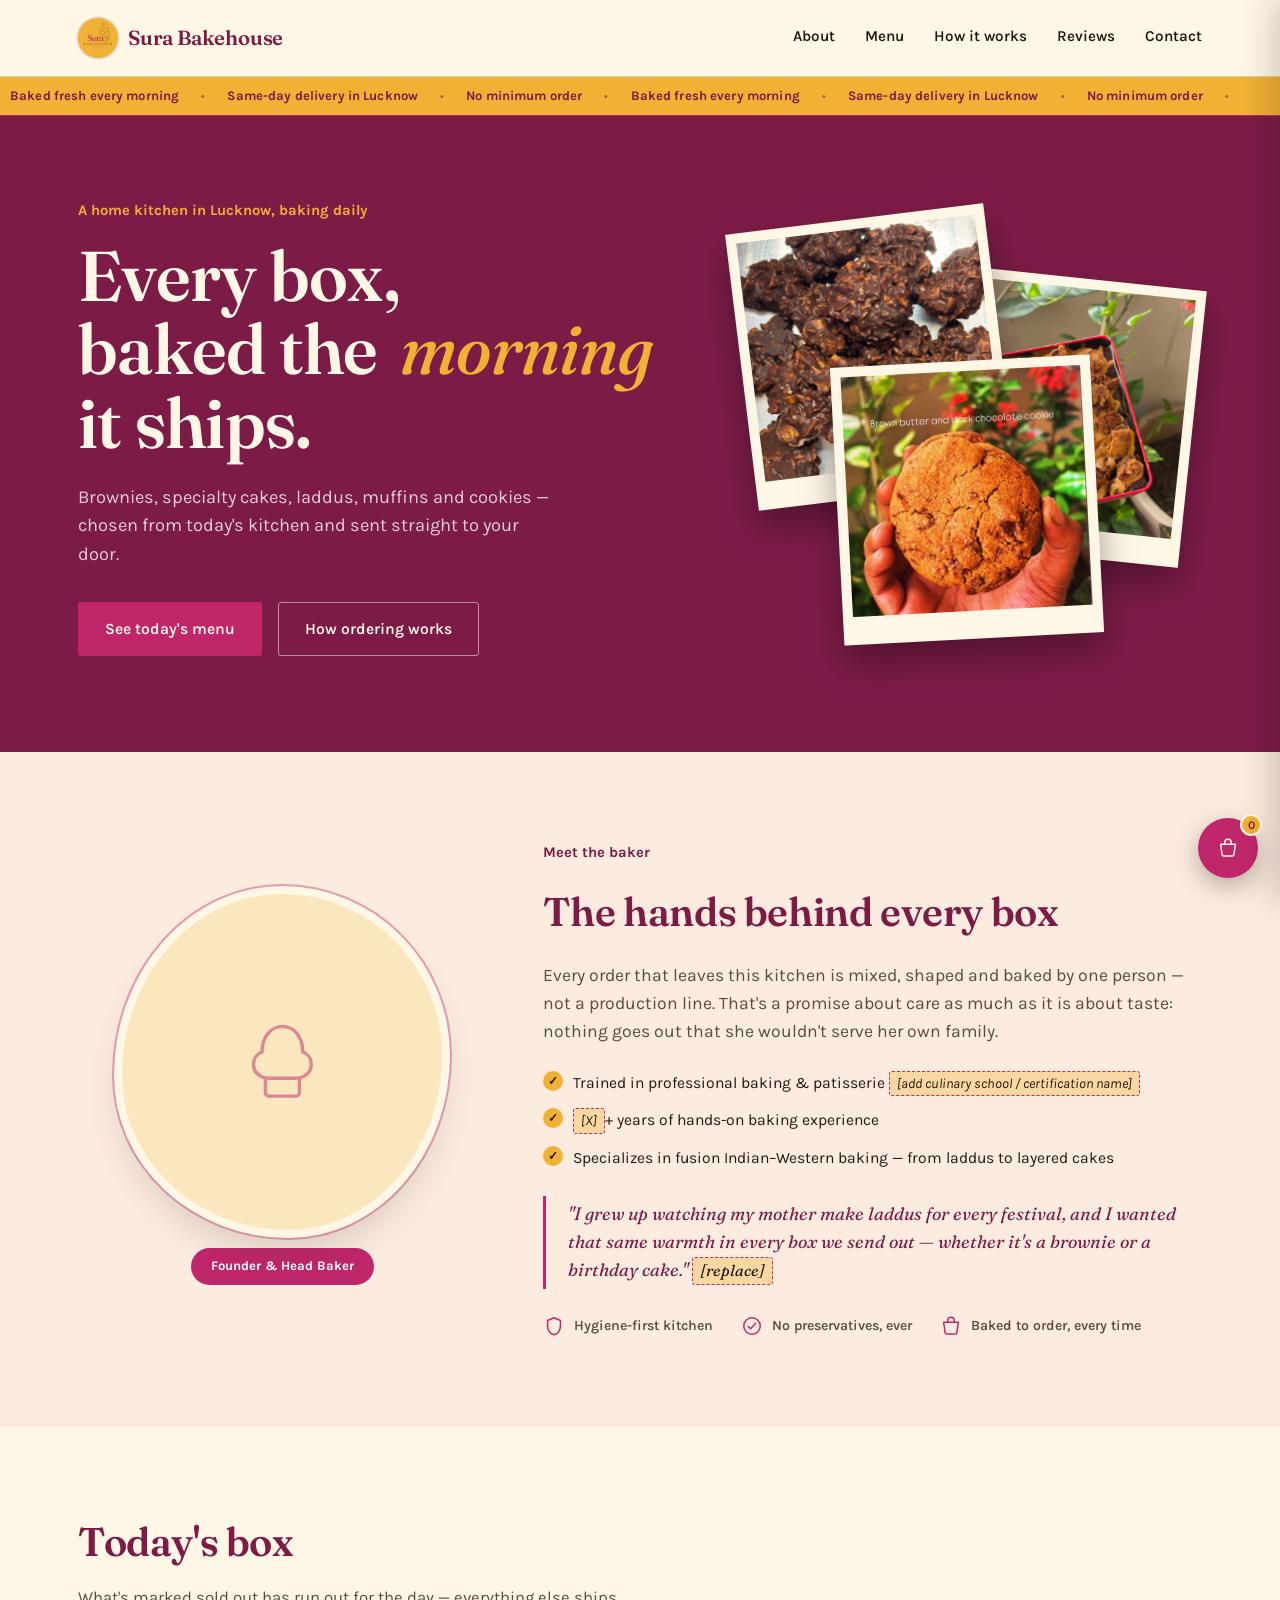
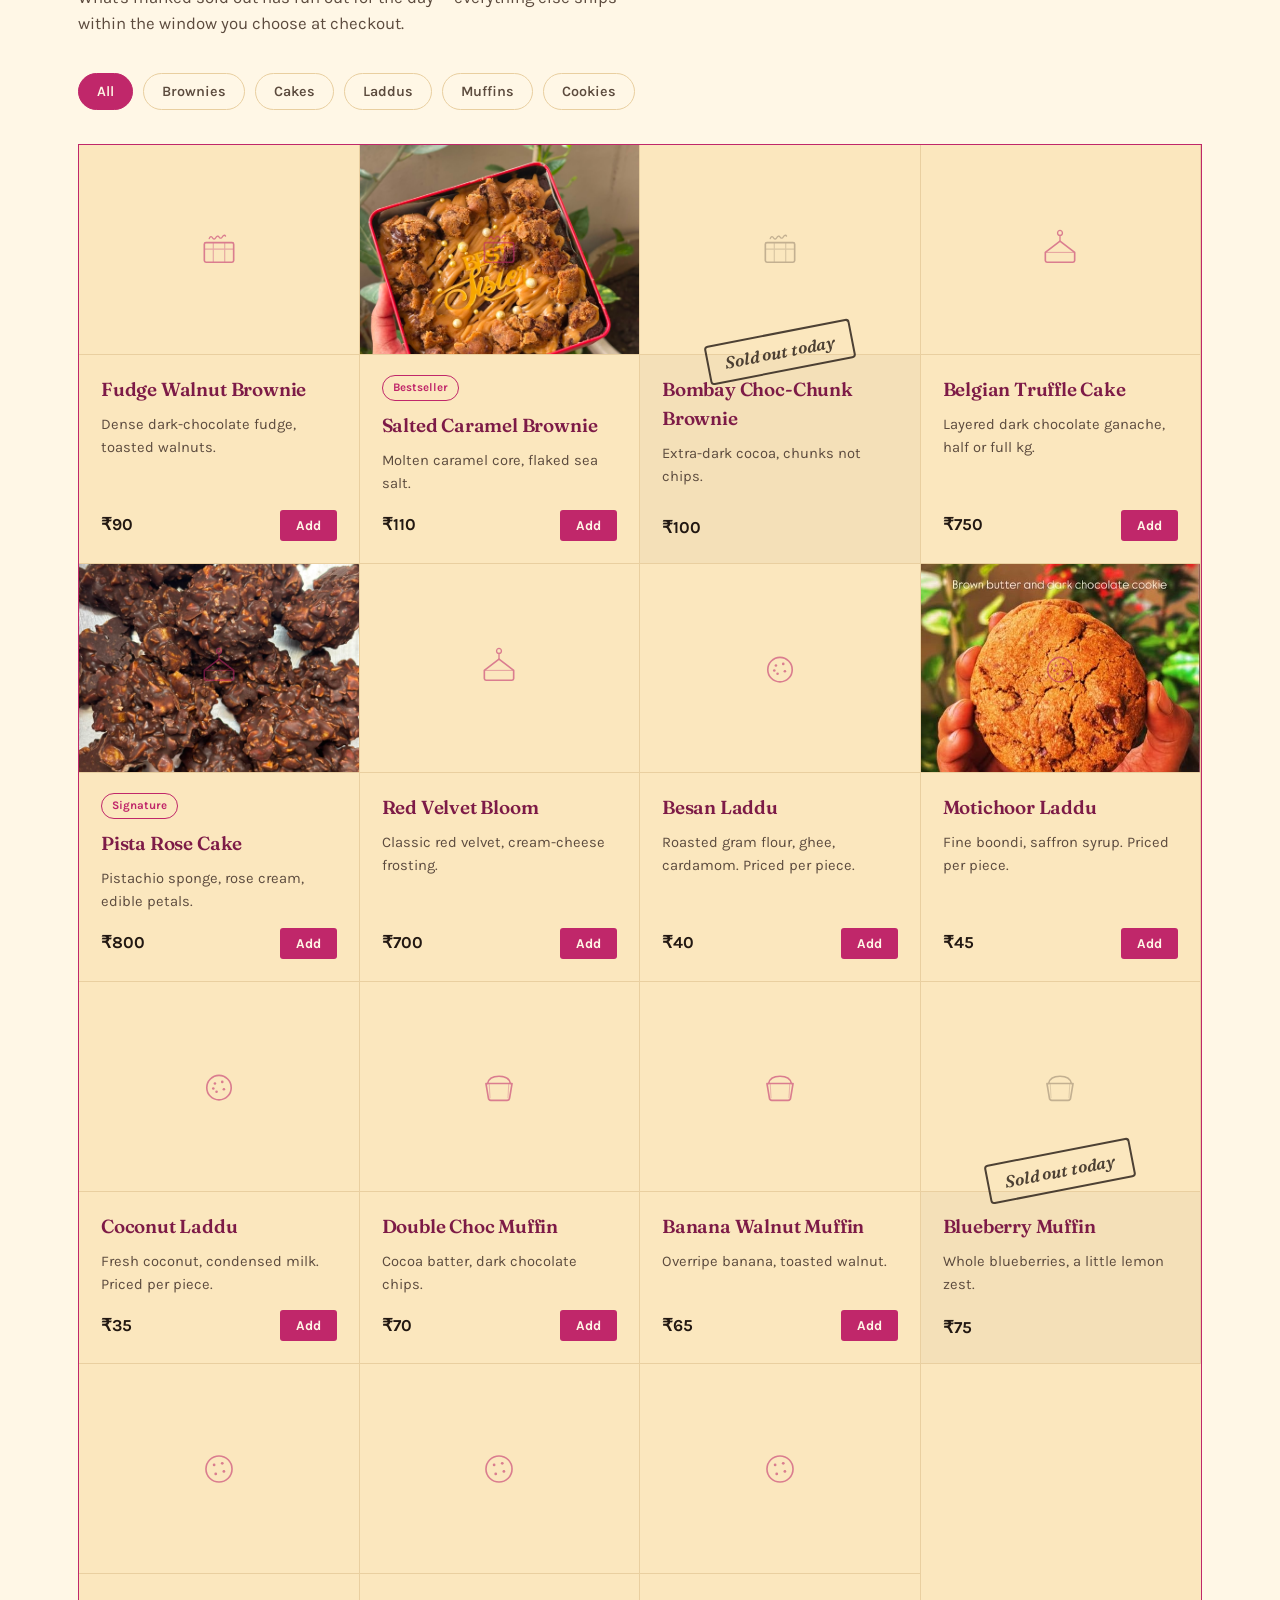
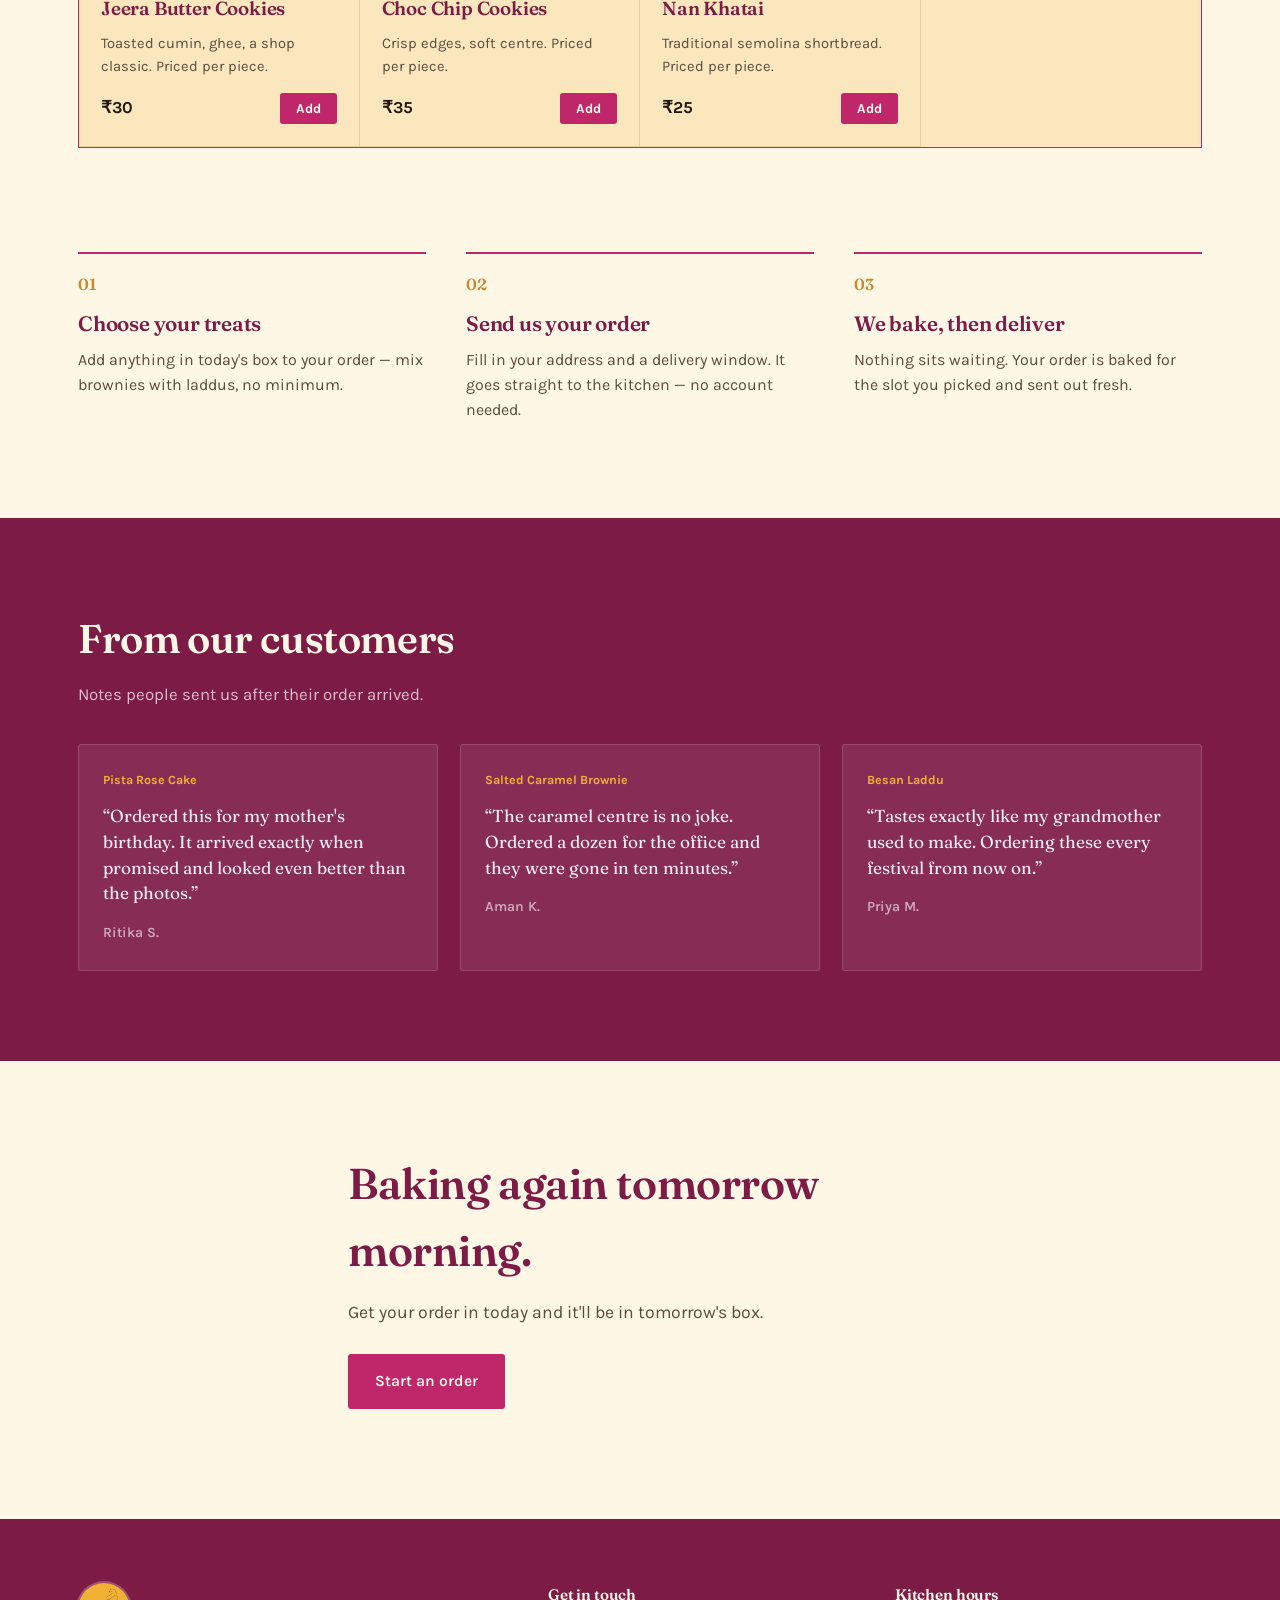
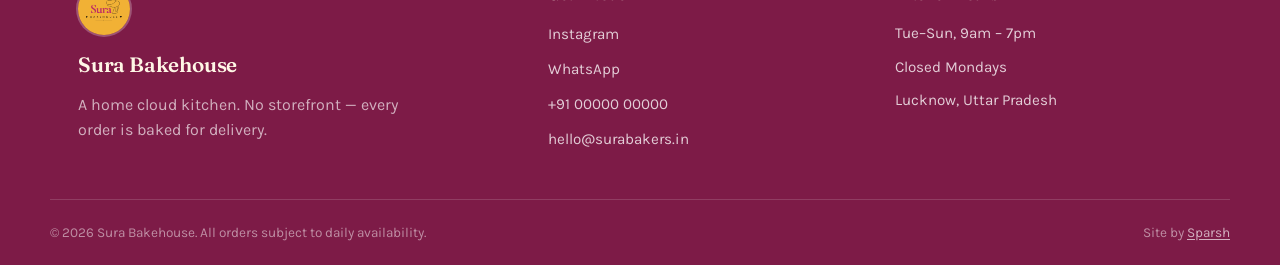
==== commit 4c34660c: "Update quote" ====
--- a/index.html
+++ b/index.html
@@ -119,7 +119,7 @@
         </ul>
 
         <blockquote class="about-quote">
-          "I grew up watching my mother make laddus for every festival, and I wanted that same warmth in every box we send out — whether it's a brownie or a birthday cake." <span class="credential-note">[replace with her own words]</span>
+          "I grew up watching my mother make laddus for every festival, and I wanted that same warmth in every box we send out — whether it's a brownie or a birthday cake." <span class="credential-note">[replace]</span>
         </blockquote>
 
         <div class="trust-row">
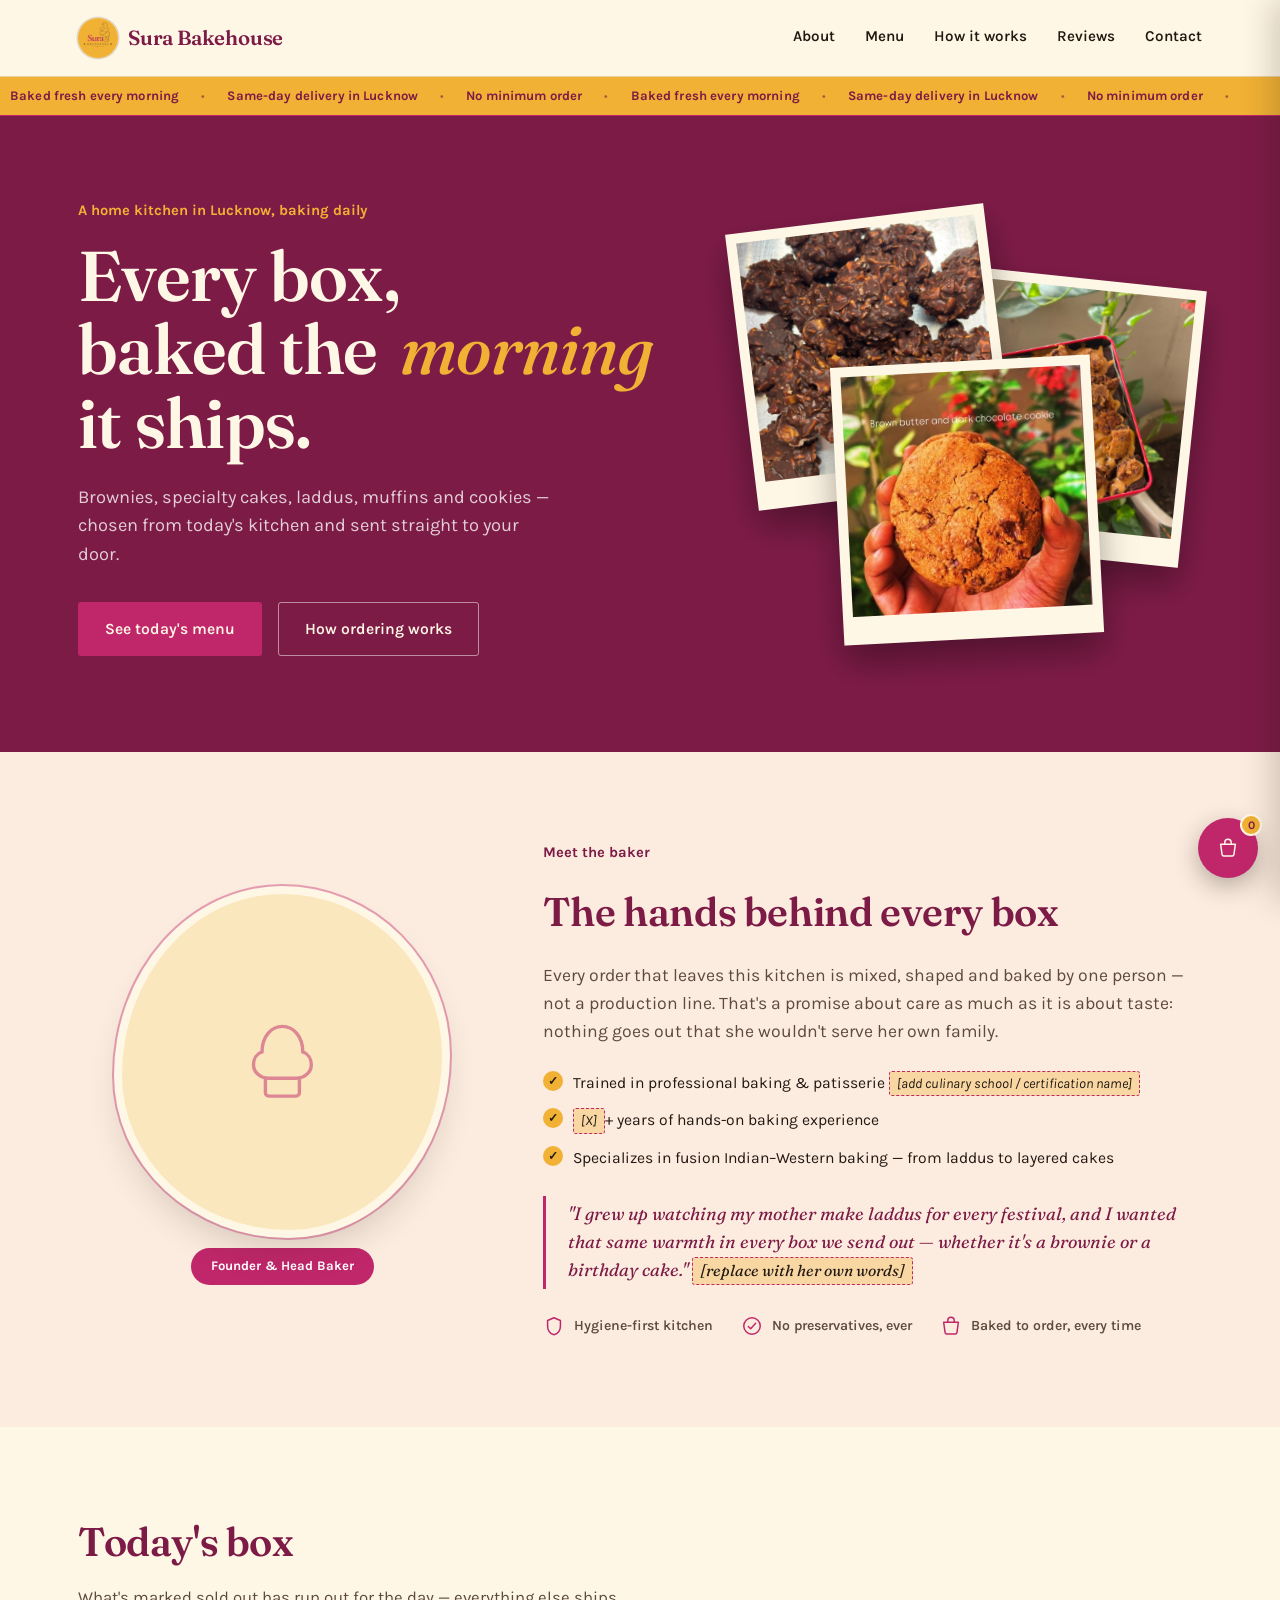
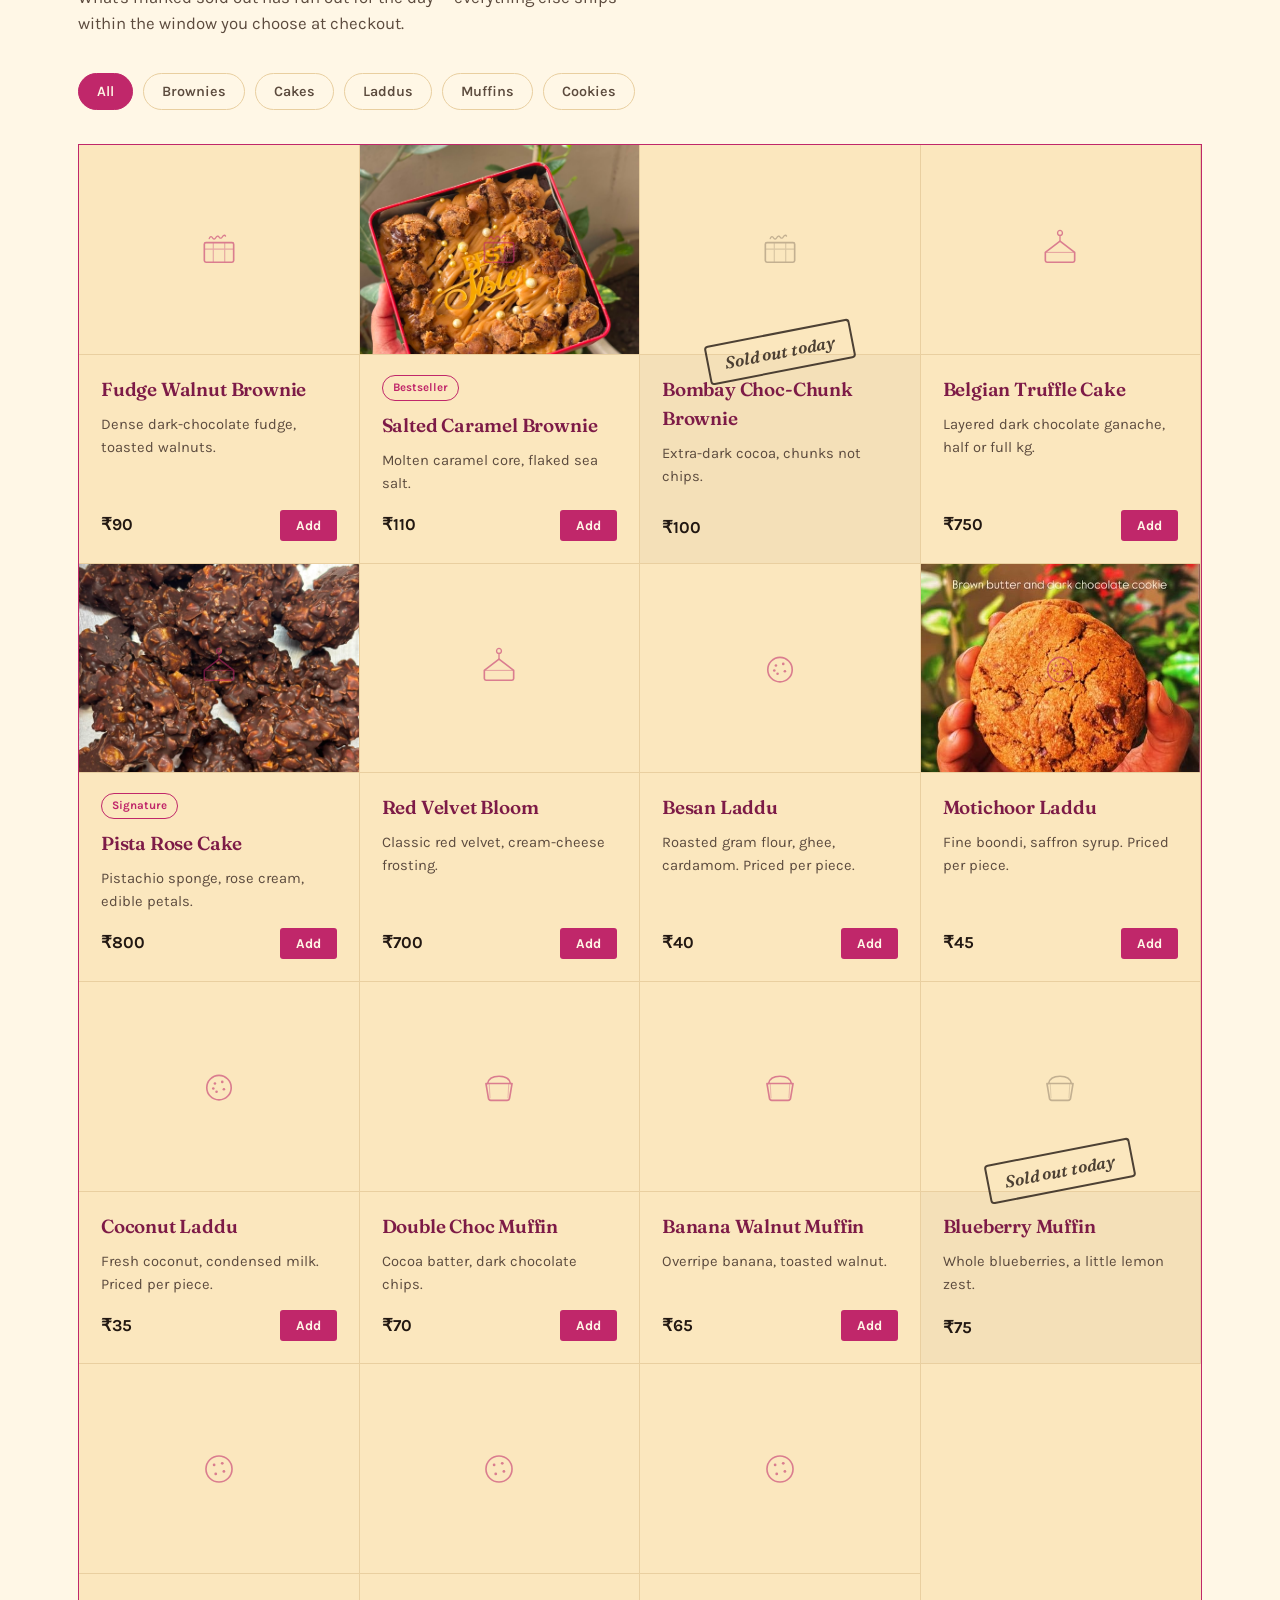
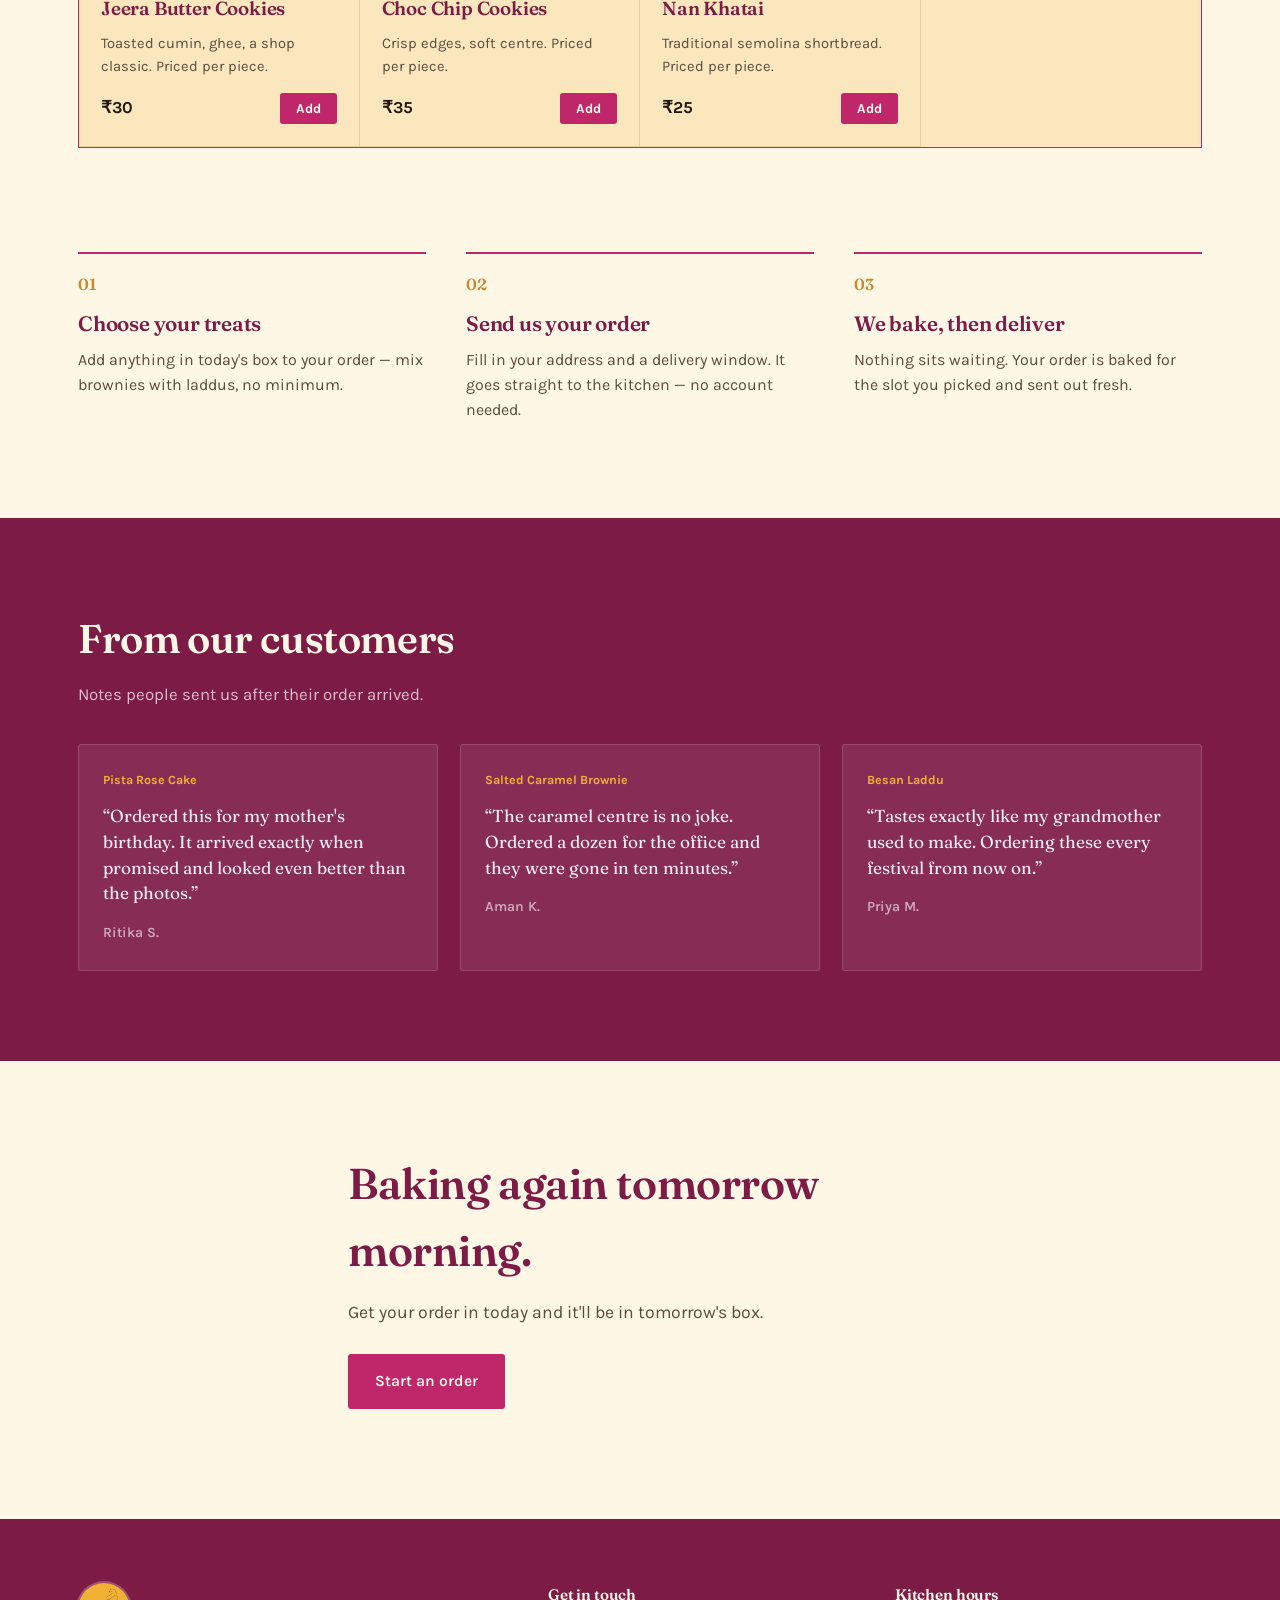
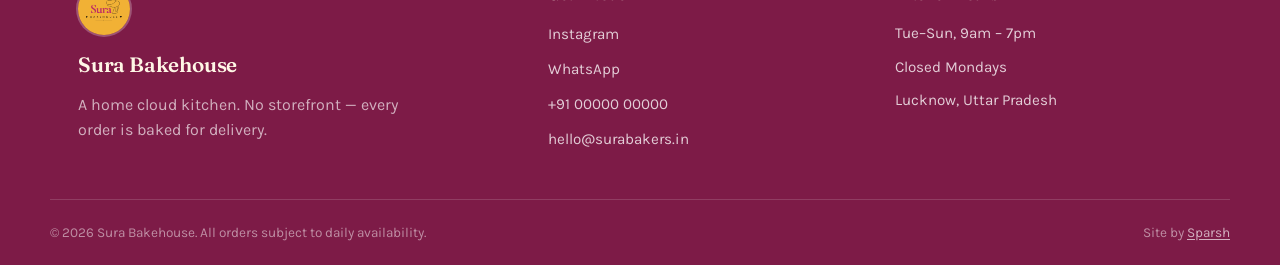
==== commit 87c74ffe: "Calendar block functionality (chef's vacations)" ====
--- a/index.html
+++ b/index.html
@@ -55,6 +55,12 @@
     <span>Same-day delivery in Lucknow</span><span class="dot">•</span>
     <span>No minimum order</span><span class="dot">•</span>
   </div>
+</div>
+
+<!-- Only shown when the chef has marked today as unavailable in the
+     Blocked Dates sheet — hidden by default, filled in by script.js. -->
+<div class="break-banner" id="breakBanner" hidden>
+  <p id="breakBannerText"></p>
 </div>
 
 <main id="main">
@@ -119,7 +125,7 @@
         </ul>
 
         <blockquote class="about-quote">
-          "I grew up watching my mother make laddus for every festival, and I wanted that same warmth in every box we send out — whether it's a brownie or a birthday cake." <span class="credential-note">[replace]</span>
+          "I grew up watching my mother make laddus for every festival, and I wanted that same warmth in every box we send out — whether it's a brownie or a birthday cake." <span class="credential-note">[replace with her own words]</span>
         </blockquote>
 
         <div class="trust-row">
@@ -277,9 +283,27 @@
       <textarea id="custAddress" name="address" rows="2" required autocomplete="street-address"></textarea>
     </div>
     <div class="field-row field-row-split">
-      <div>
-        <label for="custDate">Delivery date</label>
-        <input id="custDate" name="date" type="date" required>
+      <div class="date-field">
+        <label for="dateTrigger">Delivery date</label>
+        <button type="button" class="date-picker-trigger" id="dateTrigger" aria-haspopup="dialog" aria-expanded="false" aria-controls="datePickerPanel">
+          <span id="dateTriggerLabel">Choose a date</span>
+          <svg viewBox="0 0 24 24" width="16" height="16" aria-hidden="true"><rect x="3.5" y="5" width="17" height="16" rx="2" fill="none" stroke="currentColor" stroke-width="1.6"/><path d="M3.5 9.5h17M8 3v4M16 3v4" stroke="currentColor" stroke-width="1.6" stroke-linecap="round"/></svg>
+        </button>
+        <input type="hidden" id="custDate" name="date" required>
+
+        <div class="date-picker-panel" id="datePickerPanel" role="dialog" aria-label="Choose a delivery date" hidden>
+          <div class="date-picker-head">
+            <button type="button" class="icon-btn" id="datePrevMonth" aria-label="Previous month">&lsaquo;</button>
+            <span id="datePickerMonthLabel">September 2026</span>
+            <button type="button" class="icon-btn" id="dateNextMonth" aria-label="Next month">&rsaquo;</button>
+          </div>
+          <div class="date-picker-weekdays">
+            <span>S</span><span>M</span><span>T</span><span>W</span><span>T</span><span>F</span><span>S</span>
+          </div>
+          <div class="date-picker-grid" id="datePickerGrid"></div>
+          <p class="date-picker-legend"><span class="legend-dot"></span> Fully booked — chef's unavailable those days</p>
+        </div>
+        <p class="date-field-error" id="dateFieldError" hidden></p>
       </div>
       <div>
         <label for="custSlot">Preferred window</label>
--- a/styles.css
+++ b/styles.css
@@ -883,6 +883,133 @@
 .field-row input:focus, .field-row select:focus, .field-row textarea:focus {
   border-color: var(--pink);
 }
+
+/* =========================================================
+   DATE PICKER — replaces the native date input so blocked
+   days (set by the chef in the Blocked Dates sheet) can be
+   shown greyed out and unselectable, right on the calendar.
+   ========================================================= */
+.date-field { position: relative; }
+.date-picker-trigger {
+  display: flex;
+  align-items: center;
+  justify-content: space-between;
+  gap: 8px;
+  width: 100%;
+  border: 1.5px solid var(--paper-line);
+  background: #fff;
+  border-radius: var(--radius-sm);
+  padding: 10px 12px;
+  font-family: inherit;
+  font-size: 0.95rem;
+  color: var(--cocoa-soft);
+  text-align: left;
+}
+.date-picker-trigger.has-value { color: var(--cocoa); font-weight: 600; }
+.date-picker-trigger:hover,
+.date-picker-trigger[aria-expanded="true"] { border-color: var(--pink); }
+.date-picker-trigger svg { color: var(--cocoa-soft); flex-shrink: 0; }
+
+.date-picker-panel {
+  position: absolute;
+  z-index: 20;
+  top: calc(100% + 8px);
+  left: 0;
+  width: min(300px, 90vw);
+  background: #fff;
+  border: 1.5px solid var(--paper-line);
+  border-radius: var(--radius-sm);
+  box-shadow: 0 14px 30px rgba(var(--cocoa-rgb), 0.18);
+  padding: 16px;
+}
+.date-picker-head {
+  display: flex;
+  align-items: center;
+  justify-content: space-between;
+  margin-bottom: 12px;
+  font-weight: 700;
+  font-size: 0.92rem;
+  color: var(--pink-deep);
+}
+.date-picker-head .icon-btn {
+  font-size: 1.3rem;
+  padding: 2px 10px;
+  color: var(--pink);
+}
+.date-picker-head .icon-btn:hover { color: var(--pink-deep); }
+.date-picker-weekdays,
+.date-picker-grid {
+  display: grid;
+  grid-template-columns: repeat(7, 1fr);
+}
+.date-picker-weekdays {
+  margin-bottom: 4px;
+}
+.date-picker-weekdays span {
+  text-align: center;
+  font-size: 0.72rem;
+  font-weight: 700;
+  color: var(--cocoa-soft);
+  padding-bottom: 4px;
+}
+.date-picker-grid { gap: 2px; }
+.date-cell {
+  aspect-ratio: 1;
+  display: flex;
+  align-items: center;
+  justify-content: center;
+  border: none;
+  background: none;
+  border-radius: 50%;
+  font-size: 0.85rem;
+  color: var(--cocoa);
+  cursor: pointer;
+}
+.date-cell:hover:not(:disabled) { background: rgba(var(--saffron-rgb), 0.3); }
+.date-cell:disabled { cursor: not-allowed; }
+.date-cell.is-empty { visibility: hidden; }
+.date-cell.is-past { color: var(--paper-line); }
+.date-cell.is-today { box-shadow: inset 0 0 0 1.5px var(--pink); }
+.date-cell.is-blocked {
+  color: rgba(var(--pink-rgb), 0.55);
+  text-decoration: line-through;
+  background: rgba(var(--pink-rgb), 0.08);
+}
+.date-cell.is-selected { background: var(--pink); color: var(--white); font-weight: 700; }
+.date-picker-legend {
+  display: flex;
+  align-items: center;
+  gap: 7px;
+  margin: 12px 0 0;
+  font-size: 0.76rem;
+  color: var(--cocoa-soft);
+}
+.legend-dot {
+  width: 9px; height: 9px;
+  border-radius: 50%;
+  background: rgba(var(--pink-rgb), 0.4);
+  flex-shrink: 0;
+}
+.date-field-error {
+  font-size: 0.8rem;
+  color: var(--pink-deep);
+  font-weight: 600;
+}
+
+/* site-wide banner for when the chef is on a break today */
+.break-banner {
+  background: var(--pink-deep);
+  color: var(--white);
+  text-align: center;
+  padding: 11px 20px;
+}
+.break-banner p {
+  font-size: 0.88rem;
+  font-weight: 600;
+  max-width: var(--content-w);
+  margin: 0 auto;
+}
+
 .tray-total {
   font-family: var(--font-display);
   font-size: 1.2rem;
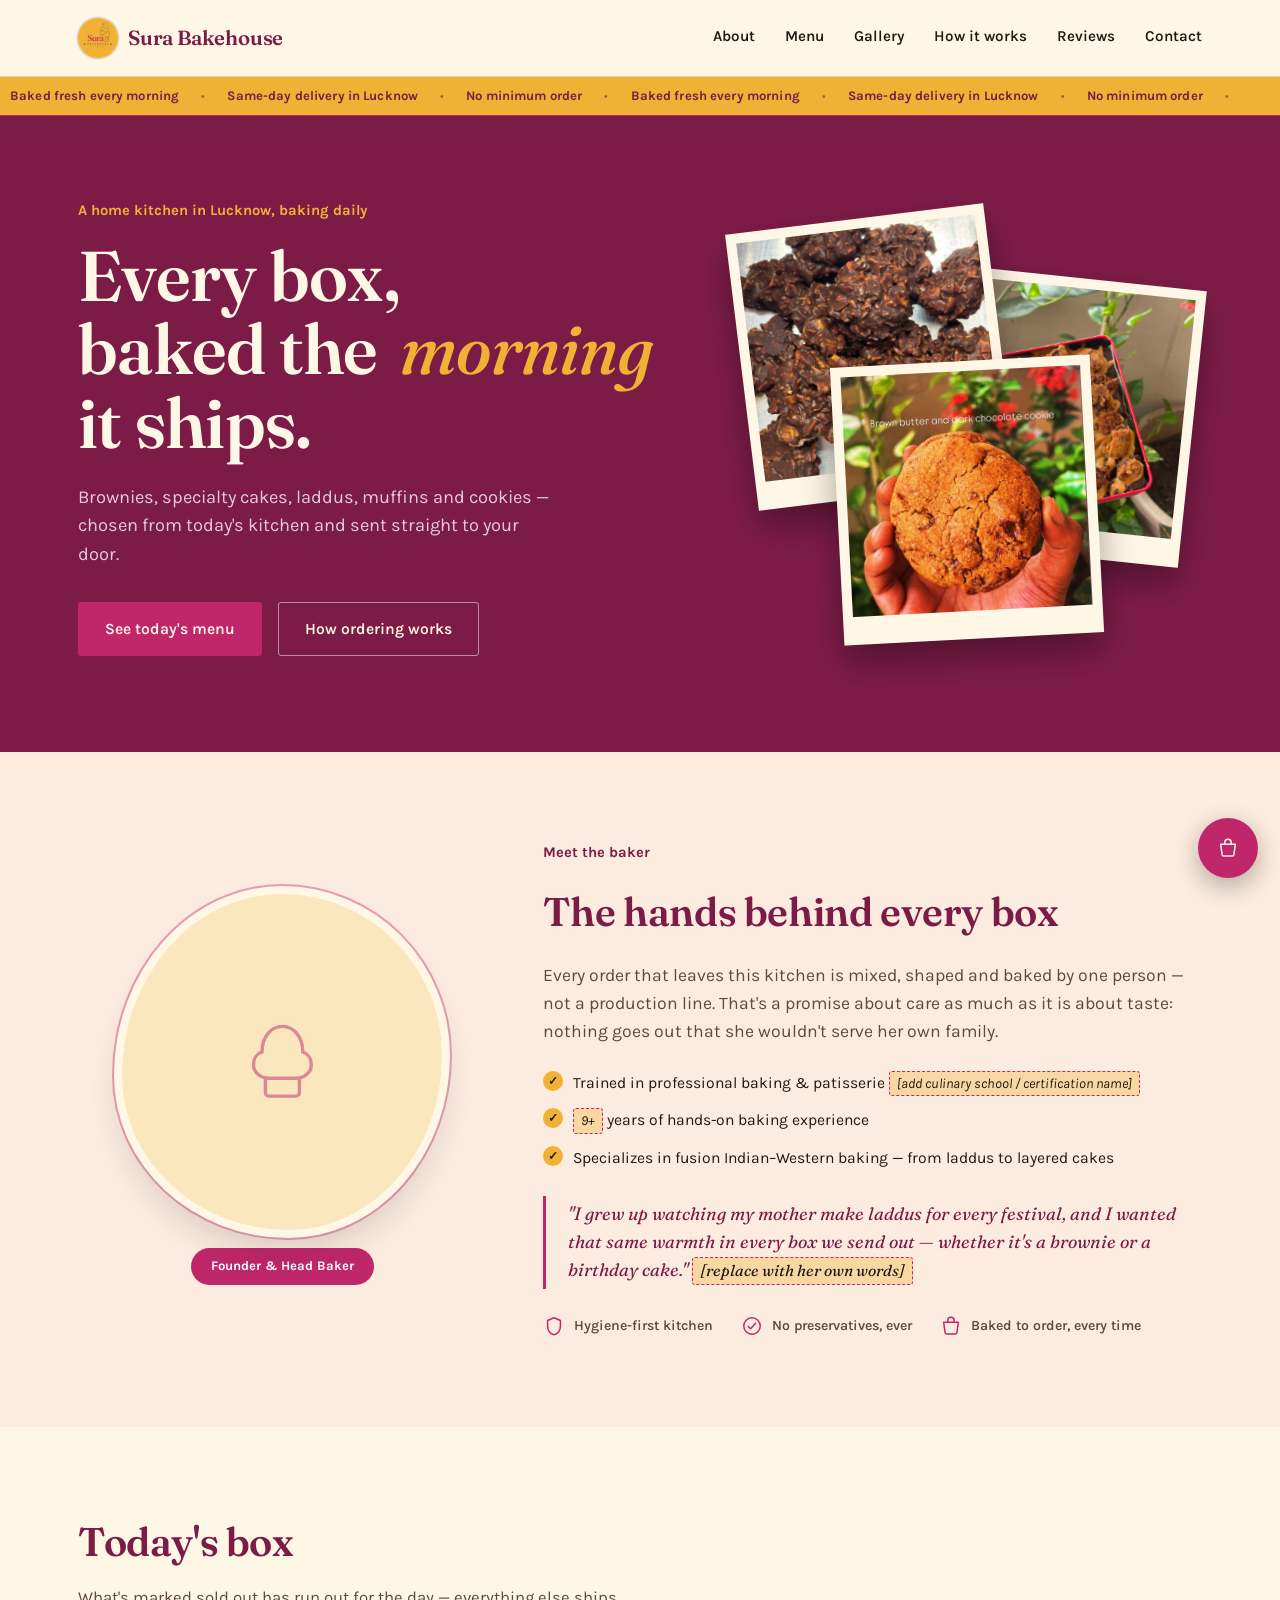
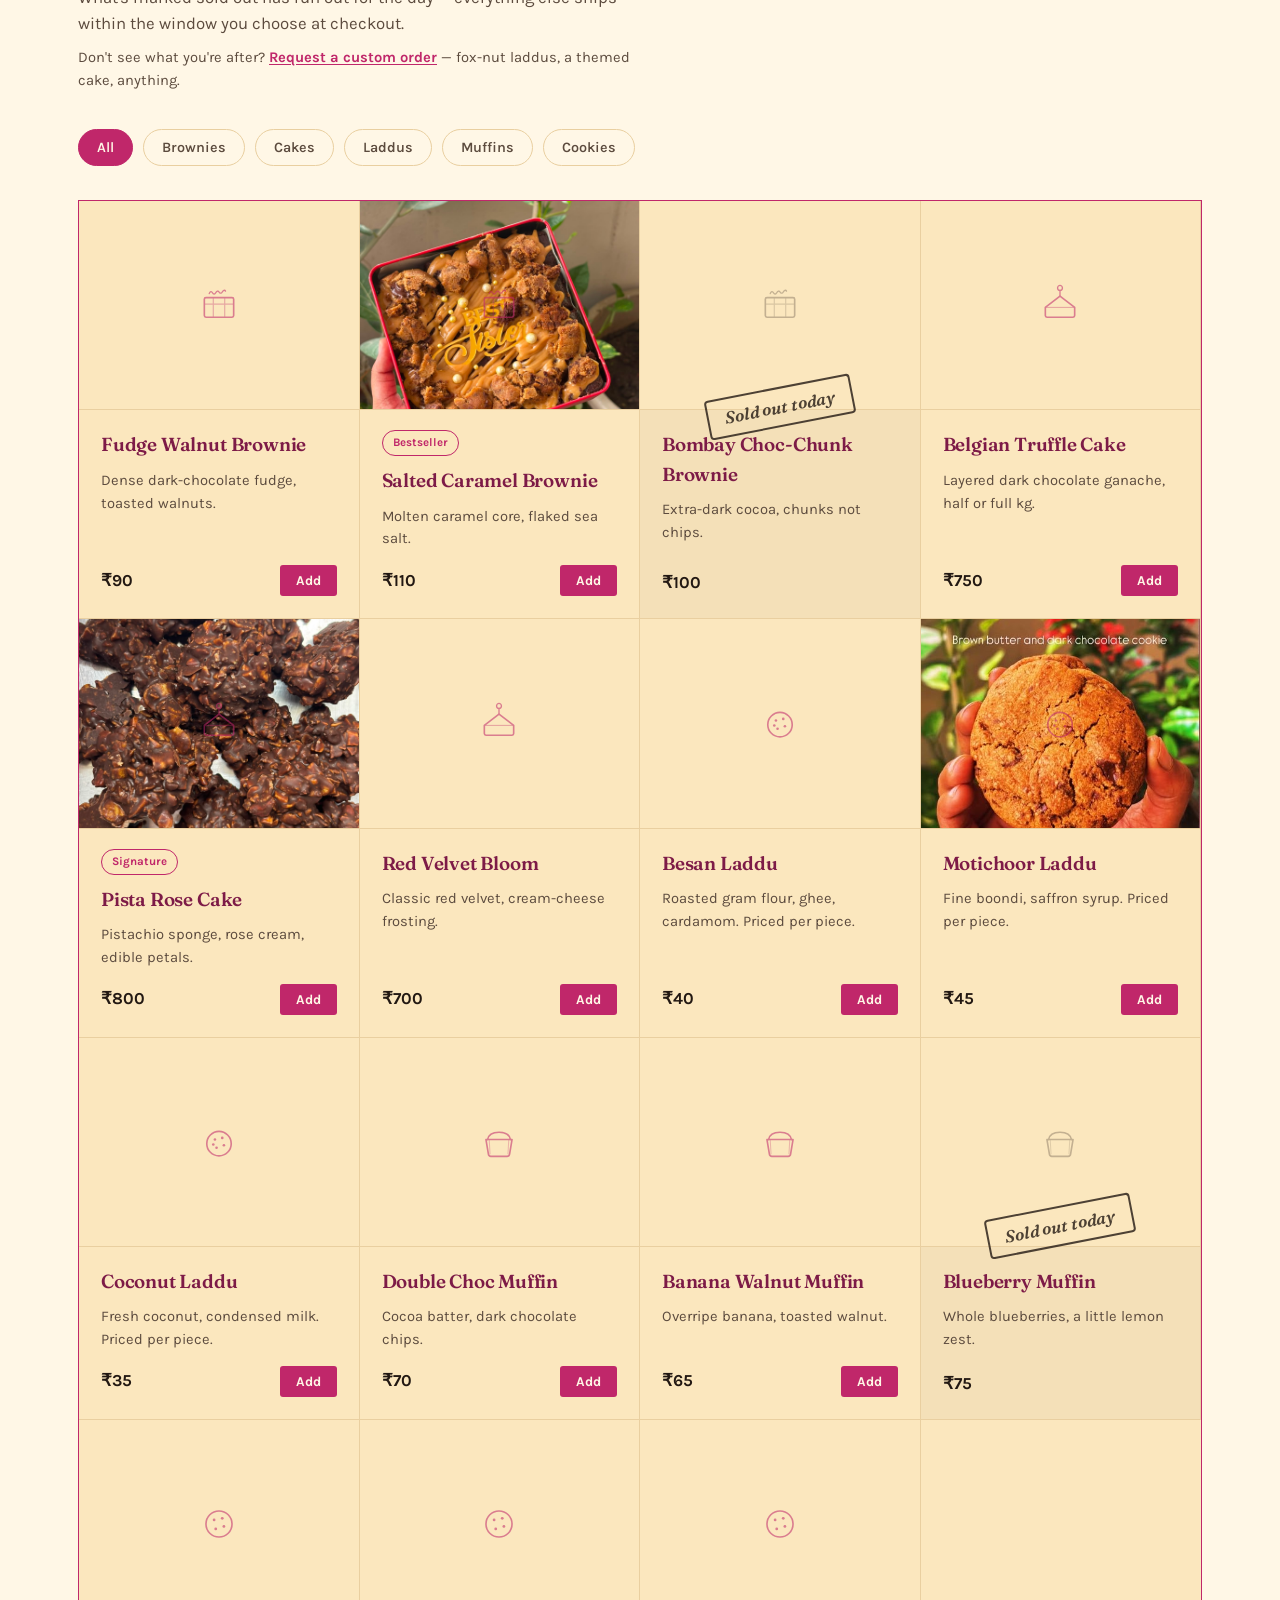
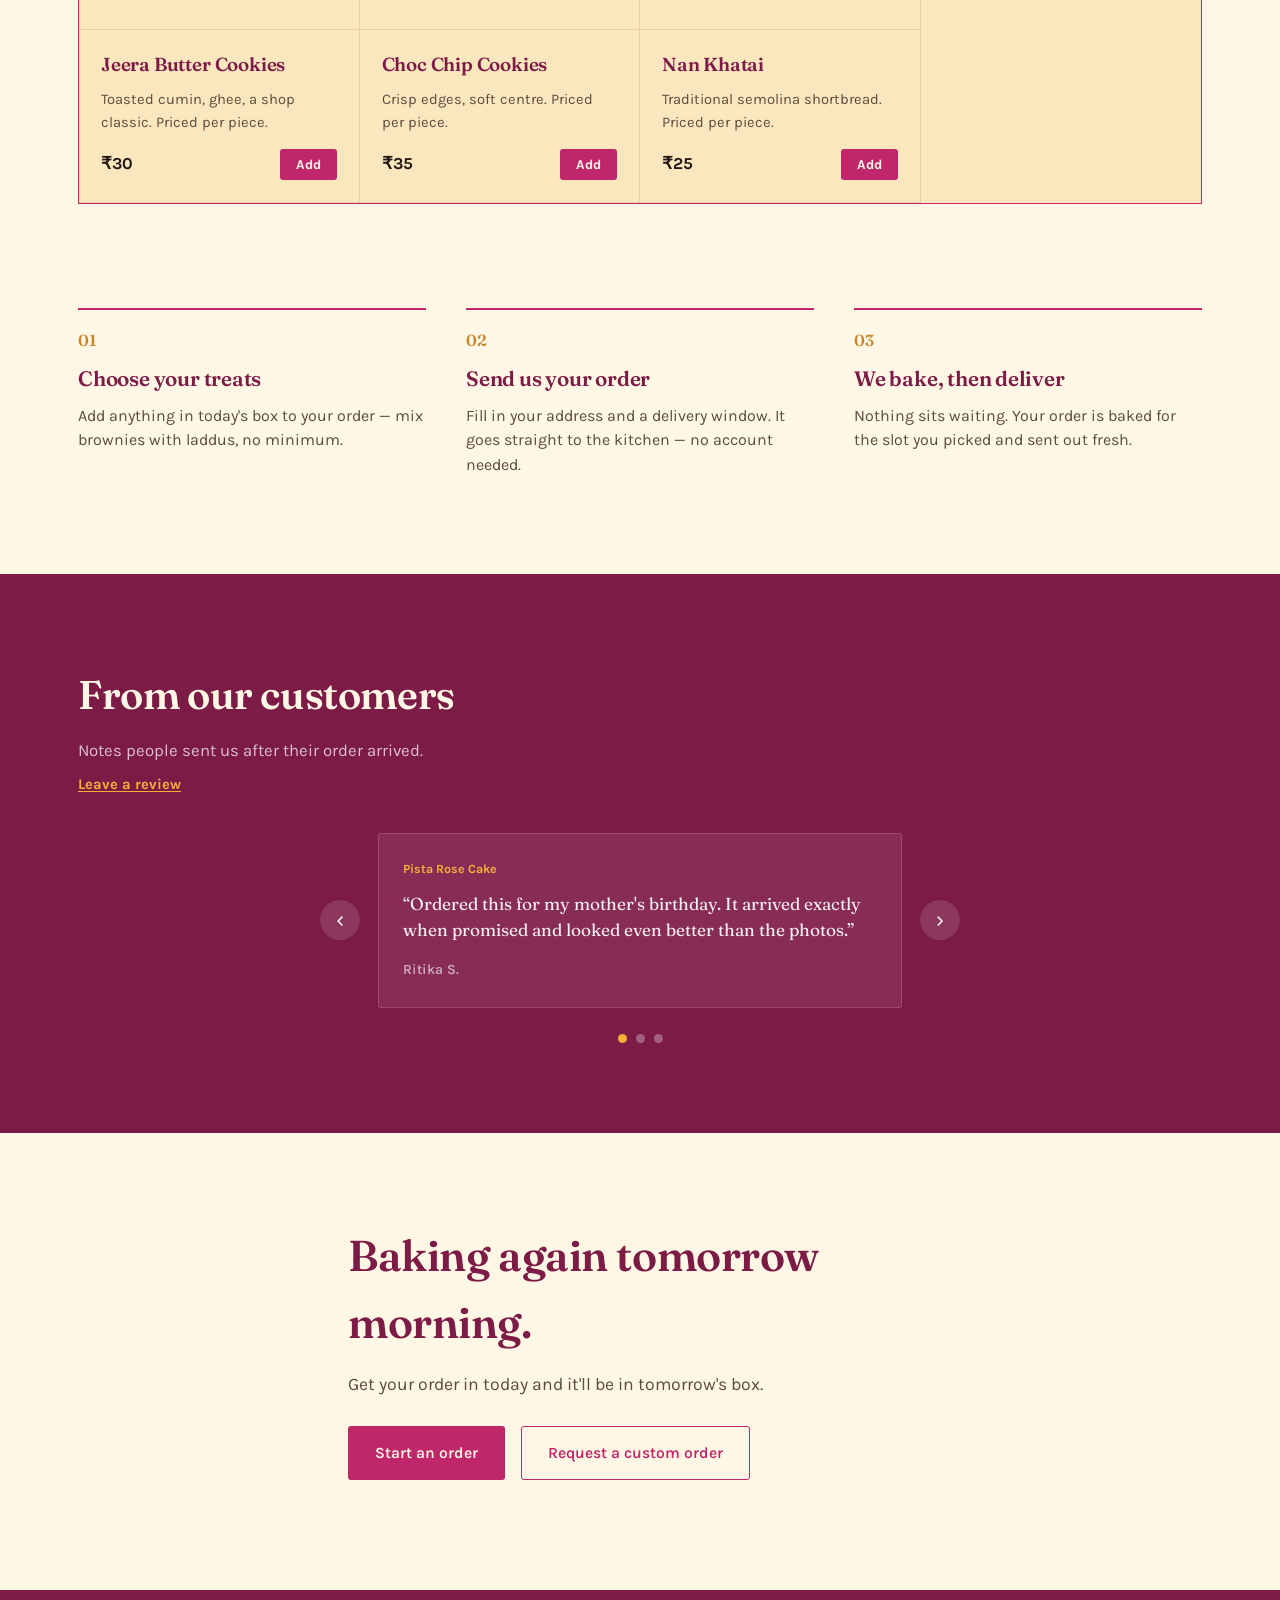
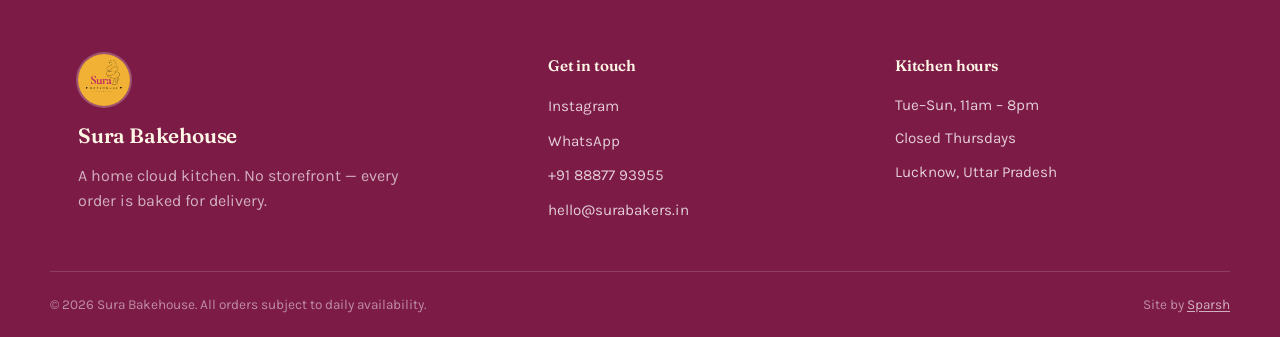
==== commit b67dbcf5: "gallery addition, review and custom order feat" ====
--- a/index.html
+++ b/index.html
@@ -26,6 +26,7 @@
     <nav class="main-nav" aria-label="Primary">
       <a href="#about">About</a>
       <a href="#menu">Menu</a>
+      <a href="gallery.html">Gallery</a>
       <a href="#how-it-works">How it works</a>
       <a href="#reviews">Reviews</a>
       <a href="#contact">Contact</a>
@@ -39,6 +40,7 @@
   <div class="mobile-nav" id="mobileNav" hidden>
     <a href="#about">About</a>
     <a href="#menu">Menu</a>
+    <a href="gallery.html">Gallery</a>
     <a href="#how-it-works">How it works</a>
     <a href="#reviews">Reviews</a>
     <a href="#contact">Contact</a>
@@ -120,7 +122,7 @@
 
         <ul class="about-credentials">
           <li>Trained in professional baking &amp; patisserie <span class="credential-note">[add culinary school / certification name]</span></li>
-          <li><span class="credential-note">[X]</span>+ years of hands-on baking experience</li>
+          <li><span class="credential-note">9+</span> years of hands-on baking experience</li>
           <li>Specializes in fusion Indian–Western baking — from laddus to layered cakes</li>
         </ul>
 
@@ -152,6 +154,7 @@
       <div class="section-head">
         <h2 id="menu-heading">Today's box</h2>
         <p>What's marked sold out has run out for the day — everything else ships within the window you choose at checkout.</p>
+        <p class="section-head-note">Don't see what you're after? <button type="button" class="link-button" id="customRequestBtnMenu">Request a custom order</button> — fox-nut laddus, a themed cake, anything.</p>
       </div>
 
       <div class="filter-row" id="filterRow" role="tablist" aria-label="Filter menu by category">
@@ -196,10 +199,16 @@
       <div class="section-head section-head-light">
         <h2 id="reviews-heading">From our customers</h2>
         <p>Notes people sent us after their order arrived.</p>
-      </div>
-      <div class="reviews-grid" id="reviewsGrid">
-        <!-- injected by script.js -->
-      </div>
+        <p class="section-head-note"><button type="button" class="link-button link-button-light" id="reviewRequestBtn">Leave a review</button></p>
+      </div>
+      <div class="reviews-carousel">
+        <button type="button" class="carousel-nav carousel-prev" id="reviewsPrev" aria-label="Previous review">&lsaquo;</button>
+        <div class="reviews-slide" id="reviewsSlide" aria-live="polite">
+          <!-- injected by script.js -->
+        </div>
+        <button type="button" class="carousel-nav carousel-next" id="reviewsNext" aria-label="Next review">&rsaquo;</button>
+      </div>
+      <div class="carousel-dots" id="reviewsDots"></div>
     </div>
   </section>
 
@@ -208,7 +217,10 @@
     <div class="wrap cta-inner">
       <h2 id="cta-heading">Baking again tomorrow morning.</h2>
       <p>Get your order in today and it'll be in tomorrow's box.</p>
-      <a href="#menu" class="btn btn-primary">Start an order</a>
+      <div class="cta-actions">
+        <a href="#menu" class="btn btn-primary">Start an order</a>
+        <button type="button" class="btn btn-ghost" id="customRequestBtn">Request a custom order</button>
+      </div>
     </div>
   </section>
 
@@ -226,9 +238,9 @@
     <div class="footer-col">
       <h4>Get in touch</h4>
       <ul>
-        <li><a href="https://instagram.com/surabakers" target="_blank" rel="noopener">Instagram</a></li>
-        <li><a href="https://wa.me/910000000000" target="_blank" rel="noopener">WhatsApp</a></li>
-        <li><a href="tel:+910000000000">+91 00000 00000</a></li>
+        <li><a href="https://www.instagram.com/surabakehouse" target="_blank" rel="noopener">Instagram</a></li>
+        <li><a href="https://wa.me/918887793955" target="_blank" rel="noopener">WhatsApp</a></li>
+        <li><a href="tel:+918887793955">+91 88877 93955</a></li>
         <li><a href="mailto:hello@surabakers.in">hello@surabakers.in</a></li>
       </ul>
     </div>
@@ -236,8 +248,8 @@
     <div class="footer-col">
       <h4>Kitchen hours</h4>
       <ul class="plain">
-        <li>Tue–Sun, 9am – 7pm</li>
-        <li>Closed Mondays</li>
+        <li>Tue–Sun, 11am – 8pm</li>
+        <li>Closed Thursdays</li>
         <li>Lucknow, Uttar Pradesh</li>
       </ul>
     </div>
@@ -337,6 +349,124 @@
   </div>
 </aside>
 
+<!-- ============ CUSTOM ORDER REQUEST PANEL ============
+     Reuses the exact same tray-overlay/tray-panel styling as the
+     order cart above, so it looks and behaves identically — just
+     different content. This is for items not on today's menu. -->
+<div class="tray-overlay" id="customOverlay" hidden></div>
+<aside class="tray-panel" id="customPanel" role="dialog" aria-modal="true" aria-labelledby="customTitle" hidden>
+  <div class="tray-panel-head">
+    <h2 id="customTitle">Request a custom order</h2>
+    <button class="icon-btn" id="customClose" aria-label="Close custom order form">&times;</button>
+  </div>
+
+  <form class="tray-form" id="customForm">
+    <p class="custom-intro">Want something that's not on today's menu — fox-nut (makhana) laddus, a themed cake, anything? Tell us what you have in mind and we'll call to confirm details and pricing.</p>
+
+    <div class="field-row">
+      <label for="customName">Your name</label>
+      <input id="customName" name="name" type="text" required autocomplete="name">
+    </div>
+    <div class="field-row">
+      <label for="customPhone">Phone number</label>
+      <input id="customPhone" name="phone" type="tel" required autocomplete="tel" inputmode="tel">
+    </div>
+    <div class="field-row">
+      <label for="customItem">What would you like made?</label>
+      <input id="customItem" name="item" type="text" required placeholder="e.g. Fox-nut (makhana) laddus">
+    </div>
+    <div class="field-row field-row-split">
+      <div>
+        <label for="customQty">Approximate quantity</label>
+        <input id="customQty" name="quantity" type="text" required placeholder="e.g. 20 pieces">
+      </div>
+      <div class="date-field">
+        <label for="customDateTrigger">Needed by (approx.)</label>
+        <button type="button" class="date-picker-trigger" id="customDateTrigger" aria-haspopup="dialog" aria-expanded="false" aria-controls="customDatePickerPanel">
+          <span id="customDateTriggerLabel">Choose a date</span>
+          <svg viewBox="0 0 24 24" width="16" height="16" aria-hidden="true"><rect x="3.5" y="5" width="17" height="16" rx="2" fill="none" stroke="currentColor" stroke-width="1.6"/><path d="M3.5 9.5h17M8 3v4M16 3v4" stroke="currentColor" stroke-width="1.6" stroke-linecap="round"/></svg>
+        </button>
+        <input type="hidden" id="customNeededBy" name="neededBy">
+
+        <div class="date-picker-panel" id="customDatePickerPanel" role="dialog" aria-label="Choose an approximate date" hidden>
+          <div class="date-picker-head">
+            <button type="button" class="icon-btn" id="customDatePrevMonth" aria-label="Previous month">&lsaquo;</button>
+            <span id="customDatePickerMonthLabel">September 2026</span>
+            <button type="button" class="icon-btn" id="customDateNextMonth" aria-label="Next month">&rsaquo;</button>
+          </div>
+          <div class="date-picker-weekdays">
+            <span>S</span><span>M</span><span>T</span><span>W</span><span>T</span><span>F</span><span>S</span>
+          </div>
+          <div class="date-picker-grid" id="customDatePickerGrid"></div>
+          <p class="date-picker-legend"><span class="legend-dot"></span> Fully booked — chef's unavailable those days</p>
+        </div>
+      </div>
+    </div>
+    <div class="field-row">
+      <label for="customDetails">Details (optional)</label>
+      <textarea id="customDetails" name="details" rows="3" placeholder="Flavors, dietary needs, occasion, inspiration — anything that helps us get it right."></textarea>
+    </div>
+
+    <button type="submit" class="btn btn-primary btn-block" id="submitCustomBtn">Send request</button>
+    <p class="tray-note">This is a request, not a confirmed order — we'll call to work out details and availability.</p>
+  </form>
+
+  <div class="tray-success" id="customSuccess" hidden>
+    <svg viewBox="0 0 60 60" width="52" height="52" aria-hidden="true">
+      <circle cx="30" cy="30" r="27" fill="none" stroke="#C0276A" stroke-width="2.5"/>
+      <path d="M18 31 L27 40 L43 21" fill="none" stroke="#C0276A" stroke-width="3" stroke-linecap="round" stroke-linejoin="round"/>
+    </svg>
+    <h3>Your request is on its way to the kitchen</h3>
+    <p>We'll call <span id="customSuccessPhone">you</span> to talk through the details. Thank you!</p>
+    <button class="btn btn-ghost" id="customDone">Done</button>
+  </div>
+</aside>
+
+<!-- ============ REVIEW SUBMISSION PANEL ============
+     Same reused tray-overlay/tray-panel styling again. Reviews
+     never go live automatically — every submission lands in the
+     Reviews sheet with Approved unchecked, same as one added by
+     the owner directly, so nothing posts without being read first. -->
+<div class="tray-overlay" id="reviewOverlay" hidden></div>
+<aside class="tray-panel" id="reviewPanel" role="dialog" aria-modal="true" aria-labelledby="reviewTitle" hidden>
+  <div class="tray-panel-head">
+    <h2 id="reviewTitle">Leave a review</h2>
+    <button class="icon-btn" id="reviewClose" aria-label="Close review form">&times;</button>
+  </div>
+
+  <form class="tray-form" id="reviewForm">
+    <p class="custom-intro">Tell us what you thought — it genuinely helps. We read every review before it goes on the site.</p>
+
+    <div class="field-row">
+      <label for="reviewName">Your name</label>
+      <input id="reviewName" name="name" type="text" required autocomplete="name">
+    </div>
+    <div class="field-row">
+      <label for="reviewDish">What did you order?</label>
+      <select id="reviewDish" name="dish" required>
+        <option value="">Choose a dish</option>
+      </select>
+    </div>
+    <div class="field-row">
+      <label for="reviewText">Your review</label>
+      <textarea id="reviewText" name="text" rows="4" required placeholder="What did you think?"></textarea>
+    </div>
+
+    <button type="submit" class="btn btn-primary btn-block" id="submitReviewBtn">Send review</button>
+    <p class="tray-note">We read every review before it's shown on the site.</p>
+  </form>
+
+  <div class="tray-success" id="reviewSuccess" hidden>
+    <svg viewBox="0 0 60 60" width="52" height="52" aria-hidden="true">
+      <circle cx="30" cy="30" r="27" fill="none" stroke="#C0276A" stroke-width="2.5"/>
+      <path d="M18 31 L27 40 L43 21" fill="none" stroke="#C0276A" stroke-width="3" stroke-linecap="round" stroke-linejoin="round"/>
+    </svg>
+    <h3>Thanks for the review!</h3>
+    <p>We'll take a look and get it posted soon.</p>
+    <button class="btn btn-ghost" id="reviewDone">Done</button>
+  </div>
+</aside>
+
 <script src="script.js" defer></script>
 </body>
 </html>
--- a/styles.css
+++ b/styles.css
@@ -213,6 +213,7 @@
   padding: 0 5px;
   border: 2px solid var(--ivory);
 }
+.tray-count[hidden] { display: none; }
 
 .nav-toggle {
   display: none;
@@ -399,6 +400,21 @@
 .section-head p { color: var(--cocoa-soft); font-size: 1.05rem; }
 .section-head-light h2 { color: var(--ivory); }
 .section-head-light p { color: rgba(var(--white-rgb), 0.72); }
+.section-head-note { margin-top: 10px; font-size: 0.92rem !important; }
+.link-button {
+  background: none;
+  border: none;
+  padding: 0;
+  font: inherit;
+  color: var(--pink);
+  font-weight: 700;
+  text-decoration: underline;
+  text-underline-offset: 2px;
+  cursor: pointer;
+}
+.link-button:hover { color: var(--pink-deep); }
+.link-button-light { color: var(--saffron); }
+.link-button-light:hover { color: var(--white); }
 
 /* =========================================================
    ABOUT THE CHEF — warmer, softer, hand-crafted feel;
@@ -727,11 +743,46 @@
    REVIEWS
    ========================================================= */
 .reviews-section { background: var(--pink-deep); padding: 90px 0; }
-.reviews-grid {
-  display: grid;
-  grid-template-columns: repeat(auto-fill, minmax(280px, 1fr));
-  gap: 22px;
-}
+.reviews-carousel {
+  display: flex;
+  align-items: center;
+  gap: 18px;
+  max-width: 640px;
+  margin: 0 auto;
+}
+.reviews-slide { flex: 1; min-height: 148px; display: flex; align-items: center; }
+.reviews-slide .review-card { width: 100%; }
+.carousel-nav {
+  flex-shrink: 0;
+  background: rgba(var(--white-rgb), 0.12);
+  border: none;
+  color: var(--white);
+  width: 40px;
+  height: 40px;
+  border-radius: 50%;
+  font-size: 1.4rem;
+  line-height: 1;
+  cursor: pointer;
+  transition: background 0.18s var(--ease);
+}
+.carousel-nav:hover { background: rgba(var(--white-rgb), 0.24); }
+.carousel-dots {
+  display: flex;
+  justify-content: center;
+  gap: 9px;
+  margin-top: 26px;
+}
+.carousel-dot {
+  width: 9px; height: 9px;
+  border-radius: 50%;
+  border: none;
+  background: rgba(var(--white-rgb), 0.3);
+  padding: 0;
+  cursor: pointer;
+  transition: background 0.18s var(--ease);
+}
+.carousel-dot.is-active { background: var(--saffron); }
+.carousel-dot:hover { background: rgba(var(--white-rgb), 0.55); }
 .review-card {
   background: rgba(var(--white-rgb), 0.08);
   border: 1px solid rgba(var(--white-rgb), 0.14);
@@ -758,6 +809,10 @@
   font-size: 0.88rem;
   font-weight: 600;
 }
+@media (max-width: 560px) {
+  .reviews-carousel { gap: 10px; }
+  .carousel-nav { width: 34px; height: 34px; font-size: 1.2rem; }
+}
 
 /* =========================================================
    CTA
@@ -766,6 +821,7 @@
 .cta-inner { text-align: left; max-width: 640px; }
 .cta-inner h2 { font-size: clamp(1.9rem, 3.6vw, 2.7rem); margin-bottom: 14px; }
 .cta-inner p { color: var(--cocoa-soft); font-size: 1.1rem; margin-bottom: 28px; }
+.cta-actions { display: flex; gap: 16px; flex-wrap: wrap; }
 
 /* =========================================================
    FOOTER
@@ -827,6 +883,7 @@
   transition: transform 0.32s var(--ease);
   overflow-y: auto;
 }
+.tray-panel[hidden] { display: none; }
 .tray-panel.is-open { transform: translateX(0); }
 .tray-panel-head {
   display: flex;
@@ -867,6 +924,7 @@
 }
 
 .tray-form { padding: 18px 26px 30px; display: flex; flex-direction: column; gap: 16px; }
+.tray-form[hidden] { display: none; }
 .field-row { display: flex; flex-direction: column; gap: 6px; }
 .field-row-split { flex-direction: row; gap: 12px; }
 .field-row-split > div { flex: 1; display: flex; flex-direction: column; gap: 6px; }
@@ -1018,6 +1076,7 @@
   padding-top: 14px;
 }
 .tray-note { font-size: 0.82rem; color: var(--cocoa-soft); text-align: center; }
+.custom-intro { font-size: 0.92rem; color: var(--cocoa-soft); line-height: 1.5; margin: 0 0 4px; }
 
 .tray-success {
   padding: 60px 30px;
@@ -1027,6 +1086,7 @@
   text-align: center;
   gap: 12px;
 }
+.tray-success[hidden] { display: none; }
 .tray-success h3 { font-size: 1.3rem; }
 .tray-success p { color: var(--cocoa-soft); }
 .tray-success .btn { margin-top: 14px; }
@@ -1034,3 +1094,122 @@
 @media (max-width: 480px) {
   .field-row-split { flex-direction: column; }
 }
+
+/* =========================================================
+   GALLERY PAGE
+   ========================================================= */
+.gallery-page-head {
+  padding: 64px 0 40px;
+  text-align: center;
+}
+.gallery-page-head h1 {
+  font-size: clamp(2.2rem, 4.5vw, 3.2rem);
+  margin-bottom: 12px;
+}
+.gallery-page-head p {
+  color: var(--cocoa-soft);
+  font-size: 1.08rem;
+  max-width: 52ch;
+  margin: 0 auto;
+}
+.gallery-section { padding: 0 0 90px; }
+.gallery-grid {
+  display: grid;
+  grid-template-columns: repeat(auto-fill, minmax(230px, 1fr));
+  gap: 18px;
+}
+.gallery-item {
+  position: relative;
+  aspect-ratio: 1 / 1;
+  border: none;
+  padding: 0;
+  border-radius: var(--radius-sm);
+  overflow: hidden;
+  background: var(--paper);
+  cursor: pointer;
+}
+.gallery-item img {
+  position: absolute;
+  inset: 0;
+  width: 100%;
+  height: 100%;
+  object-fit: cover;
+  transition: transform 0.35s var(--ease);
+}
+.gallery-item:hover img { transform: scale(1.06); }
+.gallery-caption {
+  position: absolute;
+  left: 0; right: 0; bottom: 0;
+  padding: 20px 14px 12px;
+  background: linear-gradient(to top, rgba(var(--cocoa-rgb), 0.75), transparent);
+  color: var(--white);
+  font-size: 0.85rem;
+  font-weight: 700;
+  text-align: left;
+}
+.gallery-empty { color: var(--cocoa-soft); padding: 40px 0; text-align: center; }
+
+.lightbox {
+  position: fixed;
+  inset: 0;
+  z-index: 80;
+  background: rgba(var(--cocoa-rgb), 0.92);
+  display: flex;
+  align-items: center;
+  justify-content: center;
+  padding: 40px;
+}
+.lightbox[hidden] { display: none; }
+.lightbox-figure {
+  position: relative;
+  max-width: min(880px, 90vw);
+  max-height: 82vh;
+  display: flex;
+  flex-direction: column;
+  align-items: center;
+  gap: 14px;
+}
+.lightbox-figure img {
+  max-width: 100%;
+  max-height: 70vh;
+  object-fit: contain;
+  border-radius: var(--radius-sm);
+}
+.lightbox-caption {
+  color: var(--white);
+  font-family: var(--font-display);
+  font-size: 1.1rem;
+  text-align: center;
+}
+.lightbox-close {
+  position: absolute;
+  top: -44px;
+  right: 0;
+  background: none;
+  border: none;
+  color: var(--white);
+  font-size: 2rem;
+  line-height: 1;
+  padding: 4px 8px;
+}
+.lightbox-nav {
+  position: fixed;
+  top: 50%;
+  transform: translateY(-50%);
+  background: rgba(var(--white-rgb), 0.12);
+  border: none;
+  color: var(--white);
+  width: 46px;
+  height: 46px;
+  border-radius: 50%;
+  font-size: 1.6rem;
+  cursor: pointer;
+}
+.lightbox-nav:hover { background: rgba(var(--white-rgb), 0.22); }
+.lightbox-prev { left: 20px; }
+.lightbox-next { right: 20px; }
+@media (max-width: 640px) {
+  .lightbox-nav { width: 38px; height: 38px; font-size: 1.3rem; }
+  .lightbox-prev { left: 8px; }
+  .lightbox-next { right: 8px; }
+}
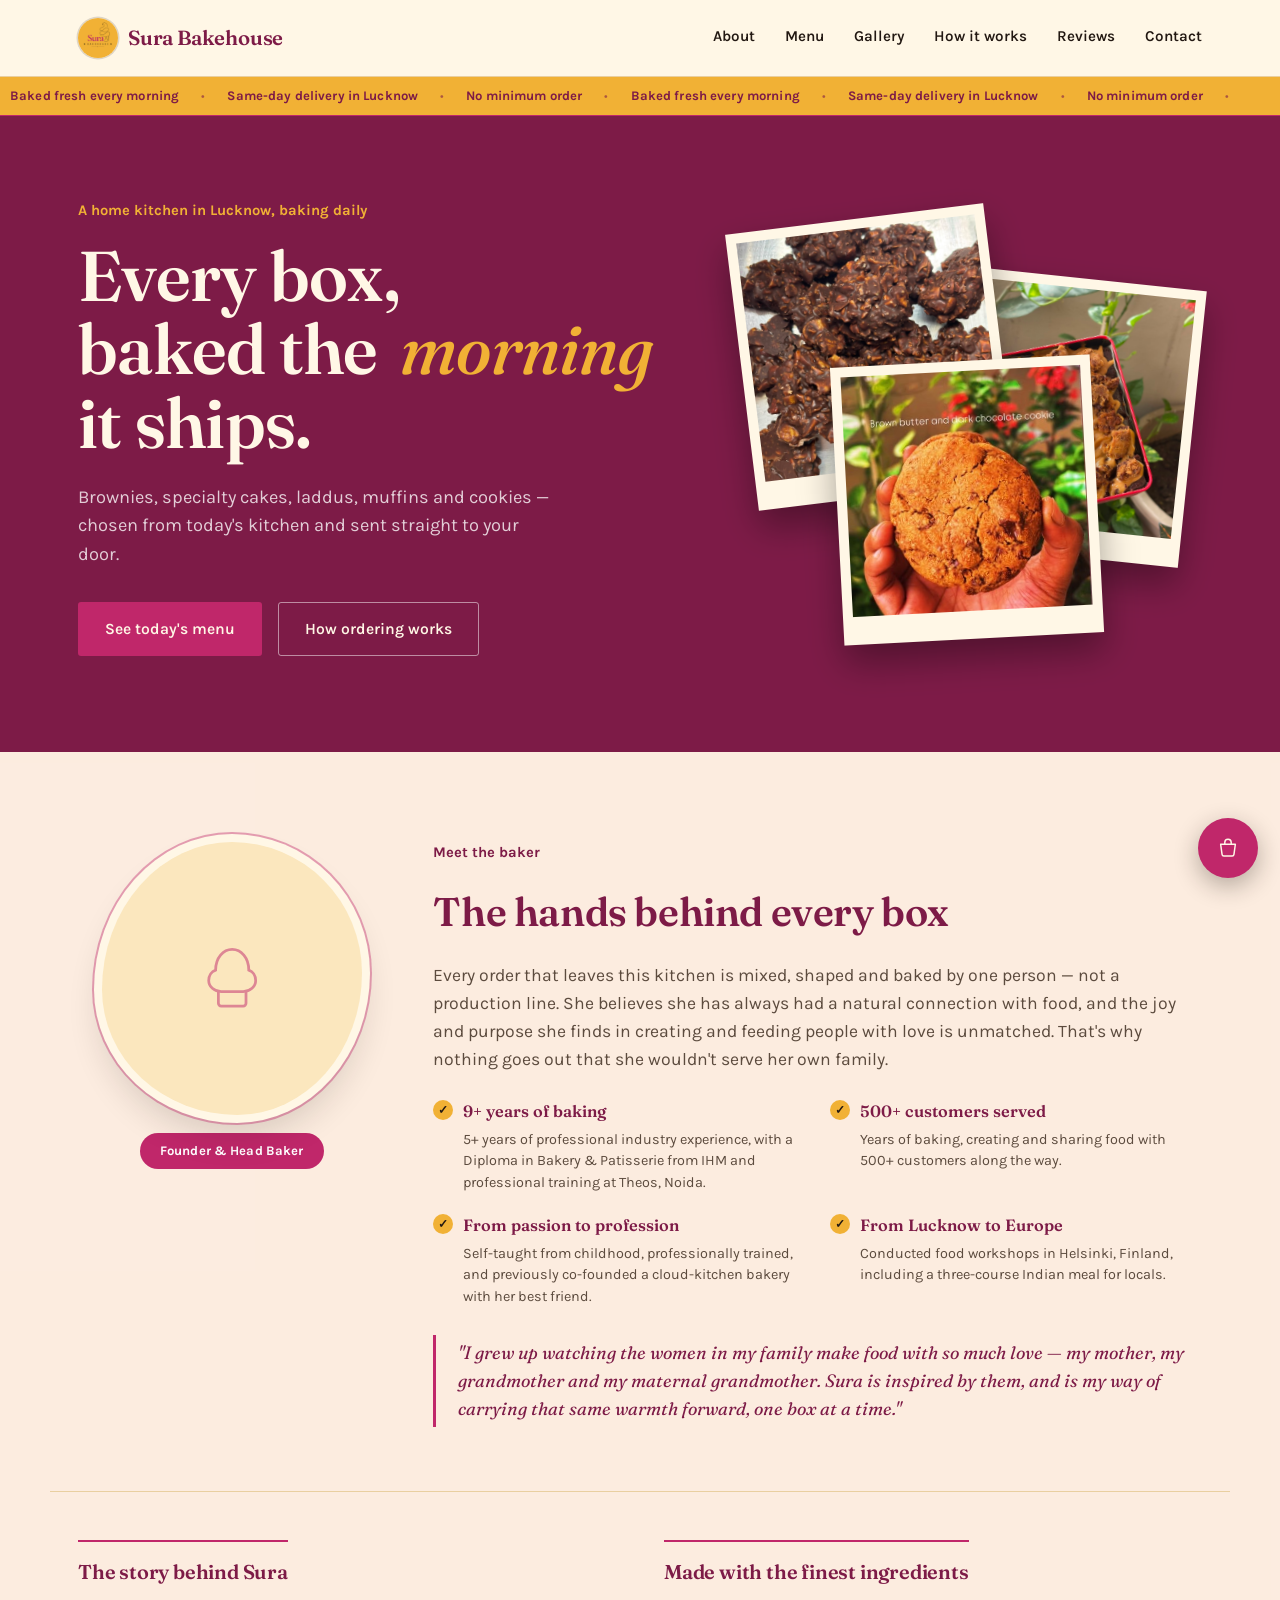
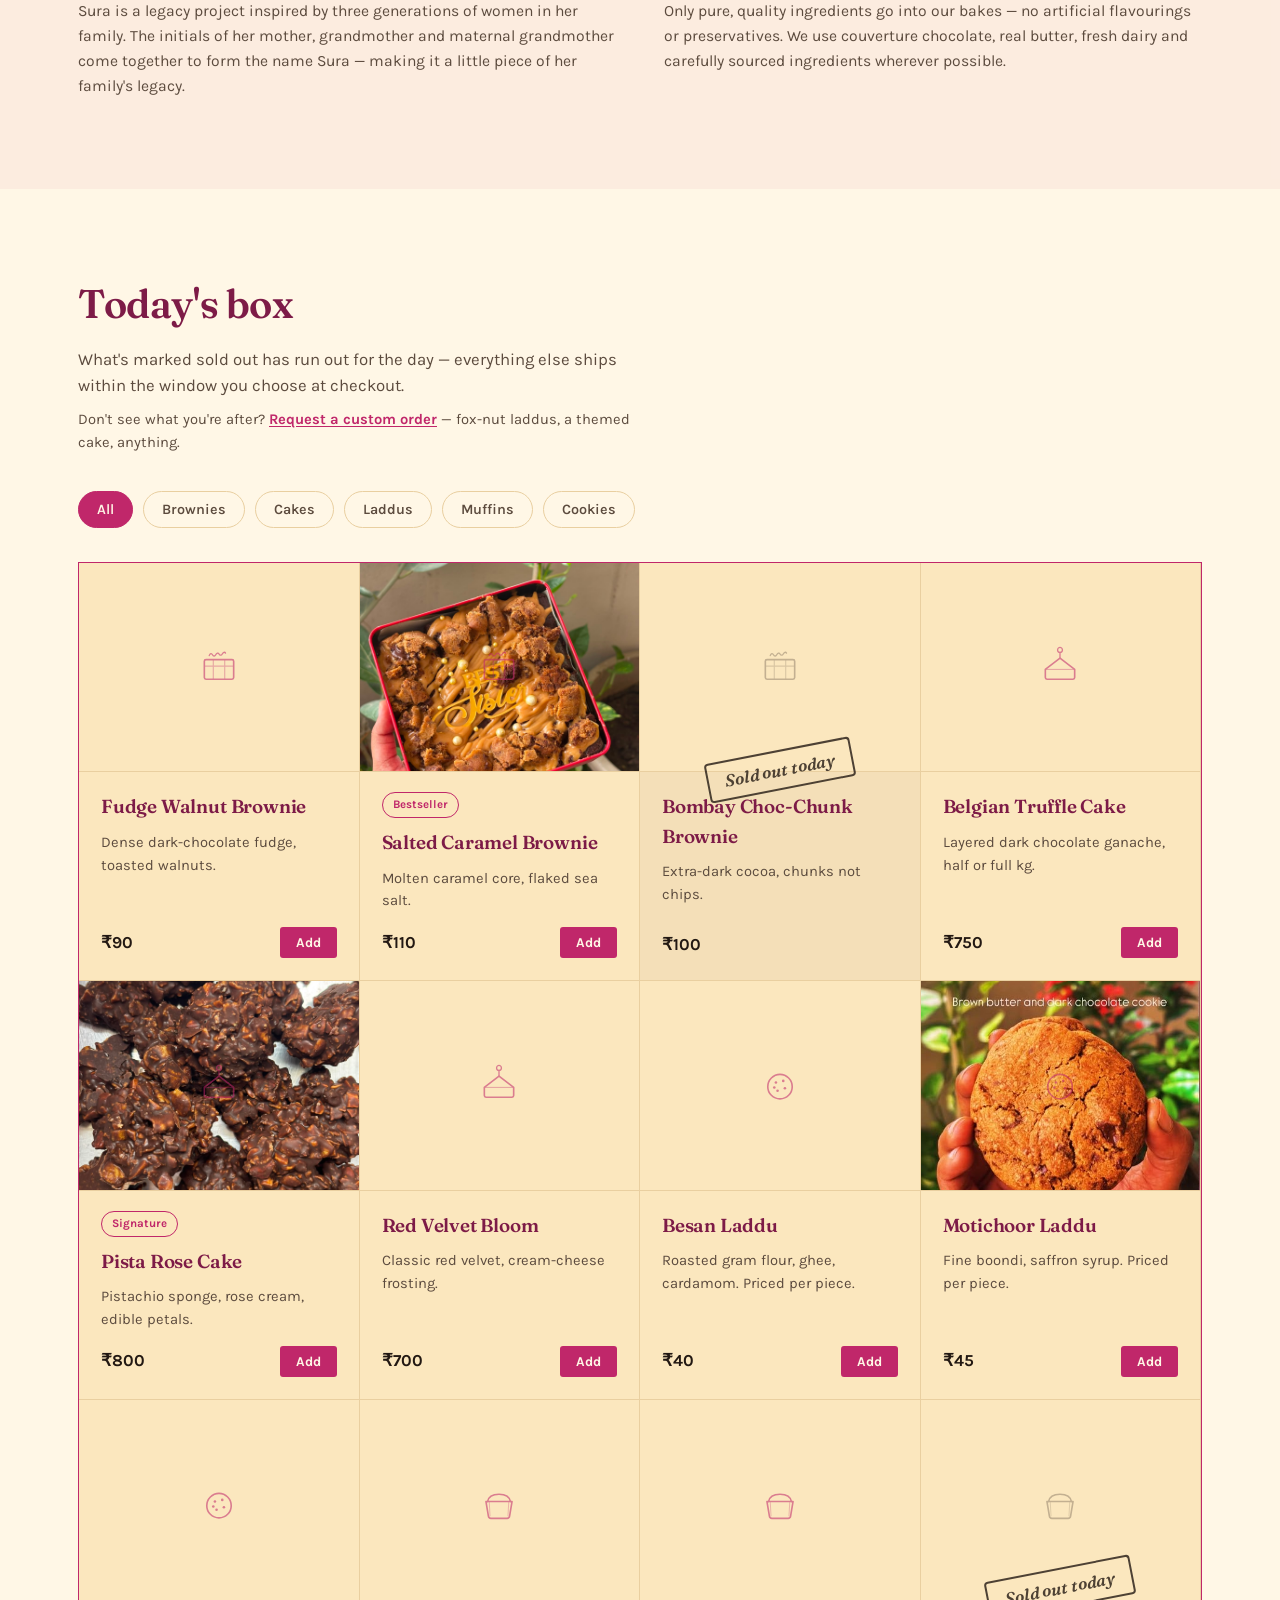
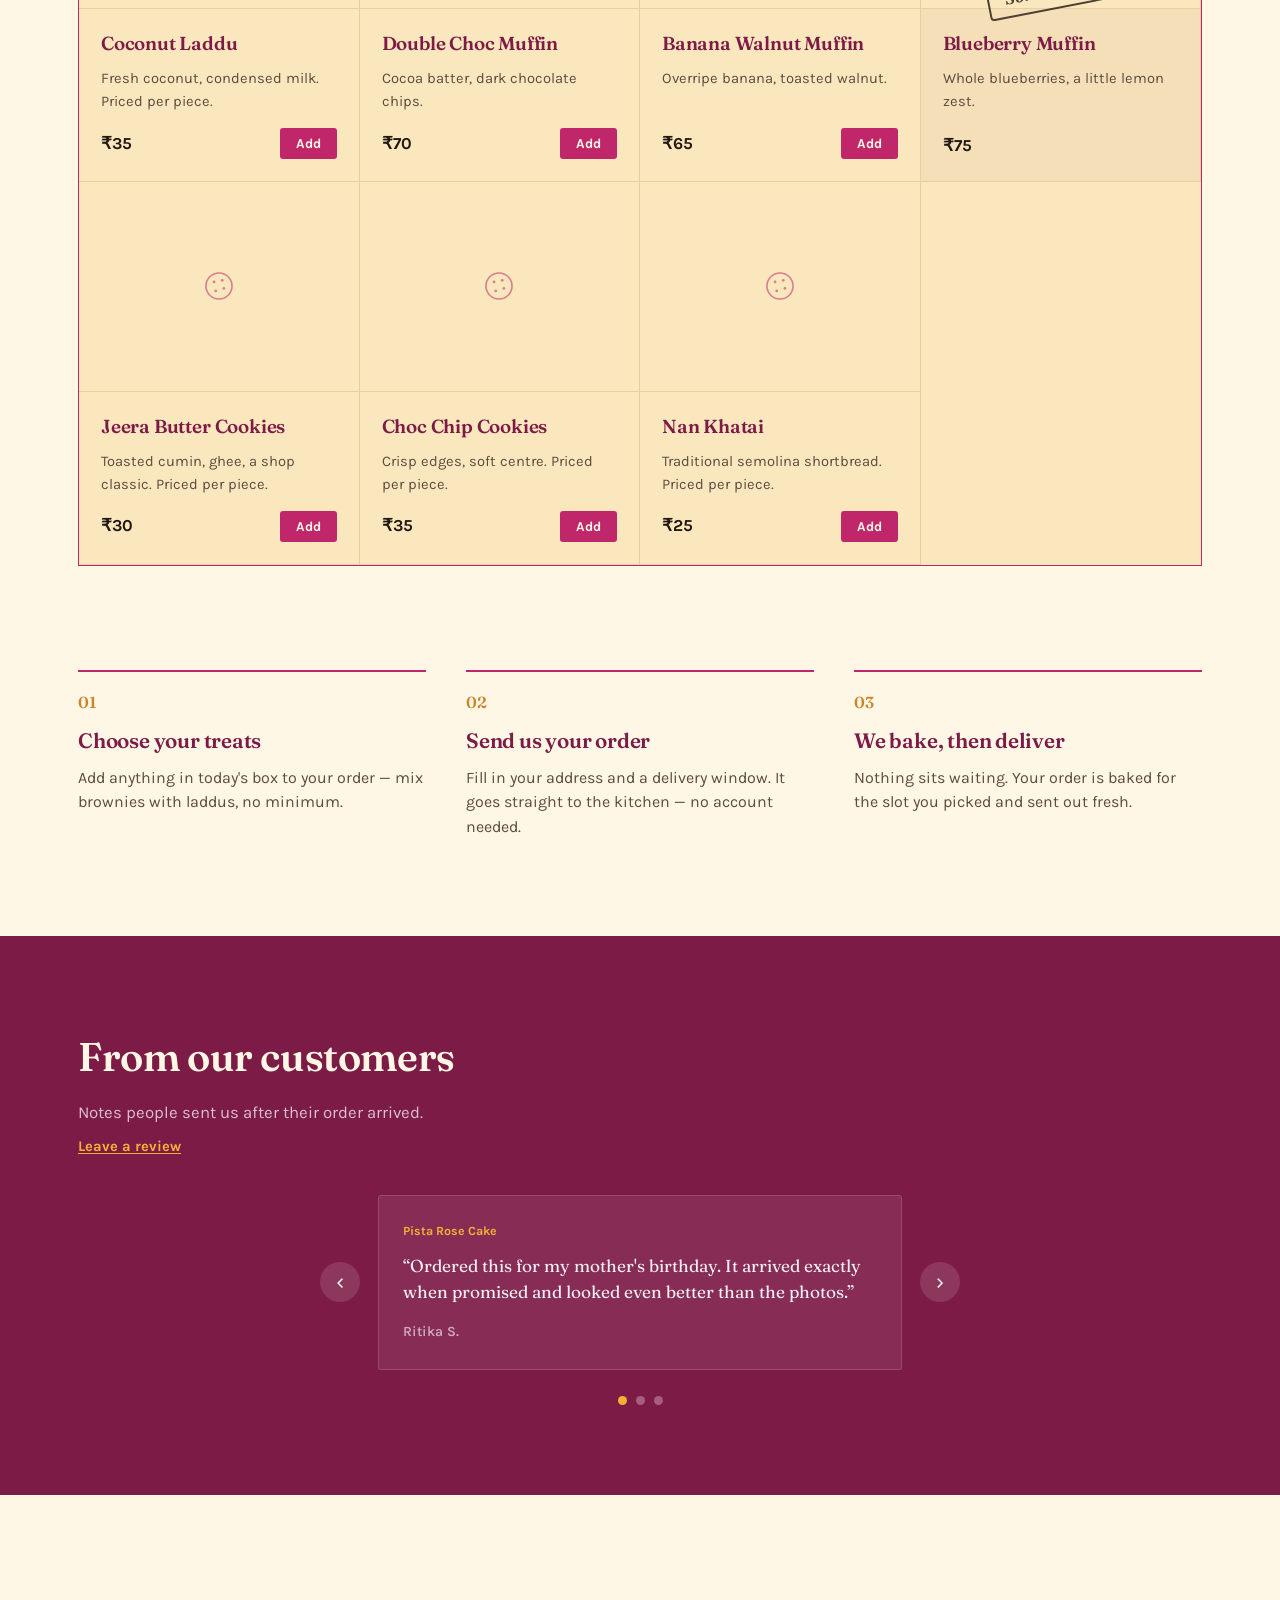
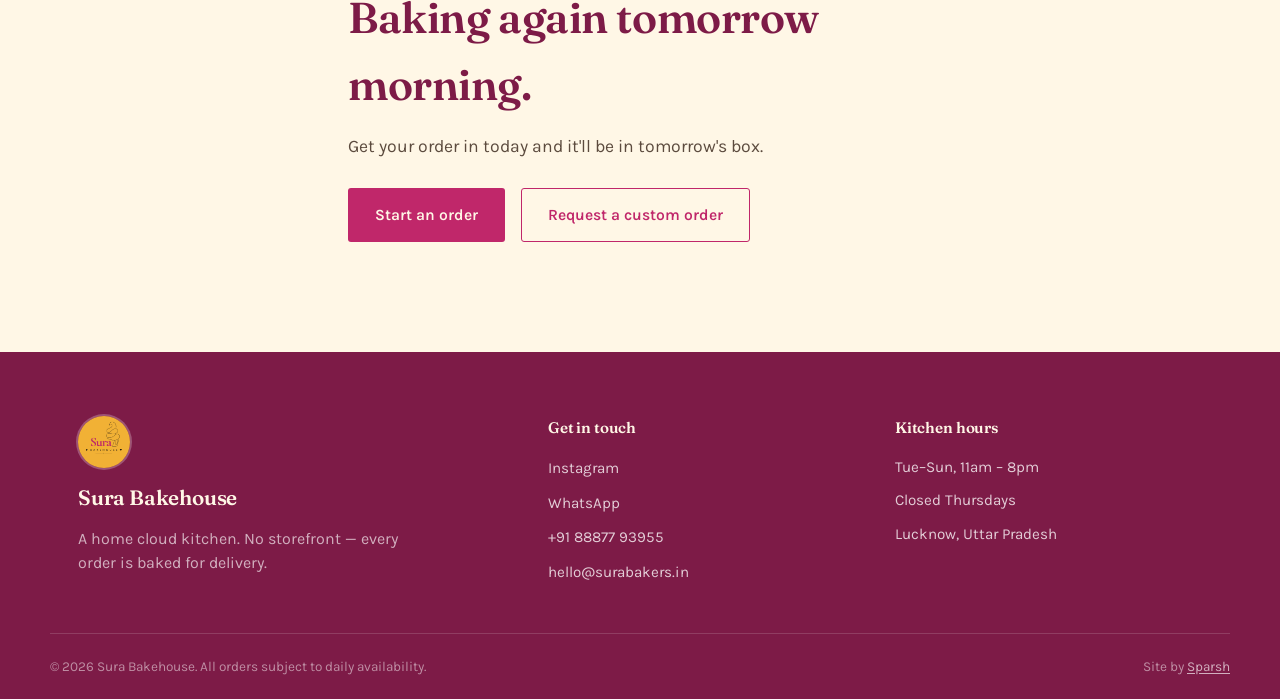
==== commit 65841f87: "About section modified" ====
--- a/index.html
+++ b/index.html
@@ -118,32 +118,41 @@
       <div class="about-copy">
         <p class="hero-kicker" style="color: var(--pink-deep);">Meet the baker</p>
         <h2 id="about-heading">The hands behind every box</h2>
-        <p class="about-lead">Every order that leaves this kitchen is mixed, shaped and baked by one person — not a production line. That's a promise about care as much as it is about taste: nothing goes out that she wouldn't serve her own family.</p>
+        <p class="about-lead">Every order that leaves this kitchen is mixed, shaped and baked by one person — not a production line. She believes she has always had a natural connection with food, and the joy and purpose she finds in creating and feeding people with love is unmatched. That's why nothing goes out that she wouldn't serve her own family.</p>
 
         <ul class="about-credentials">
-          <li>Trained in professional baking &amp; patisserie <span class="credential-note">[add culinary school / certification name]</span></li>
-          <li><span class="credential-note">9+</span> years of hands-on baking experience</li>
-          <li>Specializes in fusion Indian–Western baking — from laddus to layered cakes</li>
+          <li>
+            <span class="credential-title">9+ years of baking</span>
+            <span class="credential-desc">5+ years of professional industry experience, with a Diploma in Bakery &amp; Patisserie from IHM and professional training at Theos, Noida.</span>
+          </li>
+          <li>
+            <span class="credential-title">500+ customers served</span>
+            <span class="credential-desc">Years of baking, creating and sharing food with 500+ customers along the way.</span>
+          </li>
+          <li>
+            <span class="credential-title">From passion to profession</span>
+            <span class="credential-desc">Self-taught from childhood, professionally trained, and previously co-founded a cloud-kitchen bakery with her best friend.</span>
+          </li>
+          <li>
+            <span class="credential-title">From Lucknow to Europe</span>
+            <span class="credential-desc">Conducted food workshops in Helsinki, Finland, including a three-course Indian meal for locals.</span>
+          </li>
         </ul>
 
         <blockquote class="about-quote">
-          "I grew up watching my mother make laddus for every festival, and I wanted that same warmth in every box we send out — whether it's a brownie or a birthday cake." <span class="credential-note">[replace with her own words]</span>
+          "I grew up watching the women in my family make food with so much love — my mother, my grandmother and my maternal grandmother. Sura is inspired by them, and is my way of carrying that same warmth forward, one box at a time."
         </blockquote>
-
-        <div class="trust-row">
-          <div class="trust-item">
-            <svg viewBox="0 0 24 24" width="22" height="22" fill="none"><path d="M12 3l7 3v6c0 5-3 8.5-7 9.5C8 20.5 5 17 5 12V6l7-3Z" stroke="currentColor" stroke-width="1.6" stroke-linejoin="round"/></svg>
-            <span>Hygiene-first kitchen</span>
-          </div>
-          <div class="trust-item">
-            <svg viewBox="0 0 24 24" width="22" height="22" fill="none"><circle cx="12" cy="12" r="9" stroke="currentColor" stroke-width="1.6"/><path d="M8 12.5l2.5 2.5L16 9" stroke="currentColor" stroke-width="1.6" stroke-linecap="round" stroke-linejoin="round"/></svg>
-            <span>No preservatives, ever</span>
-          </div>
-          <div class="trust-item">
-            <svg viewBox="0 0 24 24" width="22" height="22" fill="none"><path d="M4 8h16l-1.5 11a2 2 0 0 1-2 1.8H7.5a2 2 0 0 1-2-1.8L4 8Z" stroke="currentColor" stroke-width="1.6" stroke-linejoin="round"/><path d="M8.5 8V6a3.5 3.5 0 0 1 7 0v2" stroke="currentColor" stroke-width="1.6"/></svg>
-            <span>Baked to order, every time</span>
-          </div>
-        </div>
+      </div>
+    </div>
+
+    <div class="wrap about-extra-grid">
+      <div class="about-extra-item">
+        <h3>The story behind Sura</h3>
+        <p>Sura is a legacy project inspired by three generations of women in her family. The initials of her mother, grandmother and maternal grandmother come together to form the name Sura — making it a little piece of her family's legacy.</p>
+      </div>
+      <div class="about-extra-item">
+        <h3>Made with the finest ingredients</h3>
+        <p>Only pure, quality ingredients go into our bakes — no artificial flavourings or preservatives. We use couverture chocolate, real butter, fresh dairy and carefully sourced ingredients wherever possible.</p>
       </div>
     </div>
   </section>
--- a/styles.css
+++ b/styles.css
@@ -426,19 +426,27 @@
 }
 .about-grid {
   display: grid;
-  grid-template-columns: 0.62fr 1fr;
-  gap: 56px;
-  align-items: center;
+  grid-template-columns: 0.4fr 1fr;
+  gap: 48px;
+  align-items: start;
 }
 @media (max-width: 860px) {
   .about-grid { grid-template-columns: 1fr; }
   .about-photo-col { display: flex; flex-direction: column; align-items: center; }
 }
 
-.about-photo-col { display: flex; flex-direction: column; align-items: center; gap: 18px; }
+.about-photo-col {
+  display: flex;
+  flex-direction: column;
+  align-items: center;
+  gap: 18px;
+  position: sticky;
+  top: 100px;
+}
+@media (max-width: 860px) { .about-photo-col { position: static; } }
 .chef-portrait {
   position: relative;
-  width: min(320px, 100%);
+  width: min(260px, 100%);
   aspect-ratio: 1 / 1.05;
   border-radius: 50% 50% 48% 52% / 54% 48% 52% 46%;
   overflow: hidden;
@@ -485,22 +493,20 @@
 }
 .about-credentials {
   list-style: none;
-  margin: 0 0 26px;
+  margin: 0 0 28px;
   padding: 0;
-  display: flex;
-  flex-direction: column;
-  gap: 12px;
+  display: grid;
+  grid-template-columns: repeat(2, 1fr);
+  gap: 20px 24px;
 }
 .about-credentials li {
   position: relative;
   padding-left: 30px;
-  font-size: 0.98rem;
-  color: var(--cocoa);
 }
 .about-credentials li::before {
   content: '✓';
   position: absolute;
-  left: 0; top: 0;
+  left: 0; top: 1px;
   width: 20px; height: 20px;
   border-radius: 50%;
   background: var(--saffron);
@@ -510,20 +516,26 @@
   line-height: 20px;
   text-align: center;
 }
-
-.credential-note {
-  display: inline-block;
-  background: rgba(var(--saffron-rgb), 0.35);
-  border: 1px dashed var(--pink);
-  border-radius: 3px;
-  padding: 1px 7px;
-  font-style: italic;
-  font-size: 0.88em;
-  color: var(--cocoa);
+.credential-title {
+  display: block;
+  font-family: var(--font-display);
+  font-weight: 600;
+  font-size: 1.02rem;
+  color: var(--pink-deep);
+  margin-bottom: 4px;
+}
+.credential-desc {
+  display: block;
+  font-size: 0.9rem;
+  color: var(--cocoa-soft);
+  line-height: 1.5;
+}
+@media (max-width: 560px) {
+  .about-credentials { grid-template-columns: 1fr; }
 }
 
 .about-quote {
-  margin: 0 0 26px;
+  margin: 0;
   padding: 4px 0 4px 22px;
   border-left: 3px solid var(--pink);
   font-family: var(--font-display);
@@ -533,20 +545,29 @@
   color: var(--pink-deep);
 }
 
-.trust-row {
-  display: flex;
-  flex-wrap: wrap;
-  gap: 22px 28px;
-}
-.trust-item {
-  display: flex;
-  align-items: center;
-  gap: 9px;
-  font-size: 0.88rem;
-  font-weight: 600;
+.about-extra-grid {
+  margin-top: 64px;
+  padding-top: 48px;
+  border-top: 1px solid var(--paper-line);
+  display: grid;
+  grid-template-columns: repeat(2, 1fr);
+  gap: 48px;
+}
+.about-extra-item h3 {
+  font-size: 1.25rem;
+  margin-bottom: 12px;
+  border-top: 2px solid var(--pink);
+  padding-top: 14px;
+  display: inline-block;
+}
+.about-extra-item p {
   color: var(--cocoa-soft);
-}
-.trust-item svg { color: var(--pink); flex-shrink: 0; }
+  line-height: 1.6;
+  font-size: 0.98rem;
+}
+@media (max-width: 760px) {
+  .about-extra-grid { grid-template-columns: 1fr; gap: 36px; margin-top: 48px; padding-top: 36px; }
+}
 
 /* =========================================================
    MENU
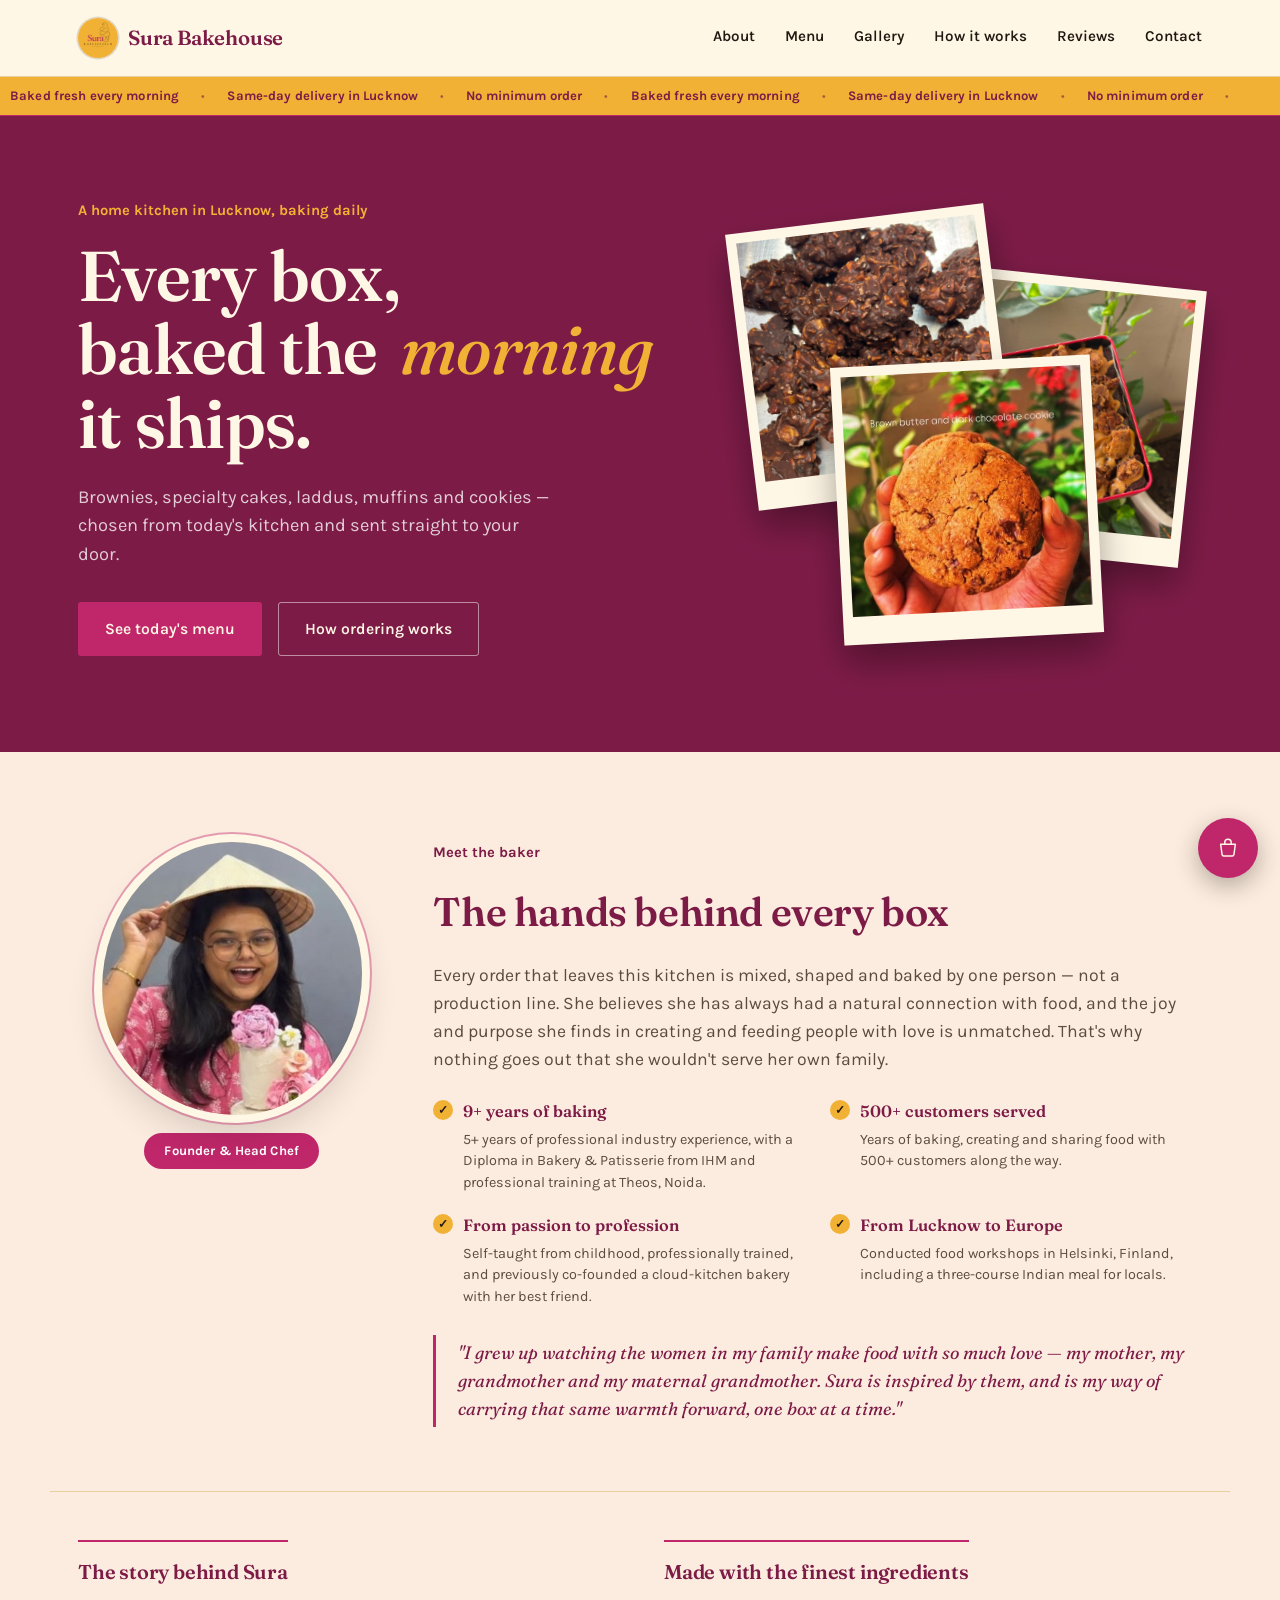
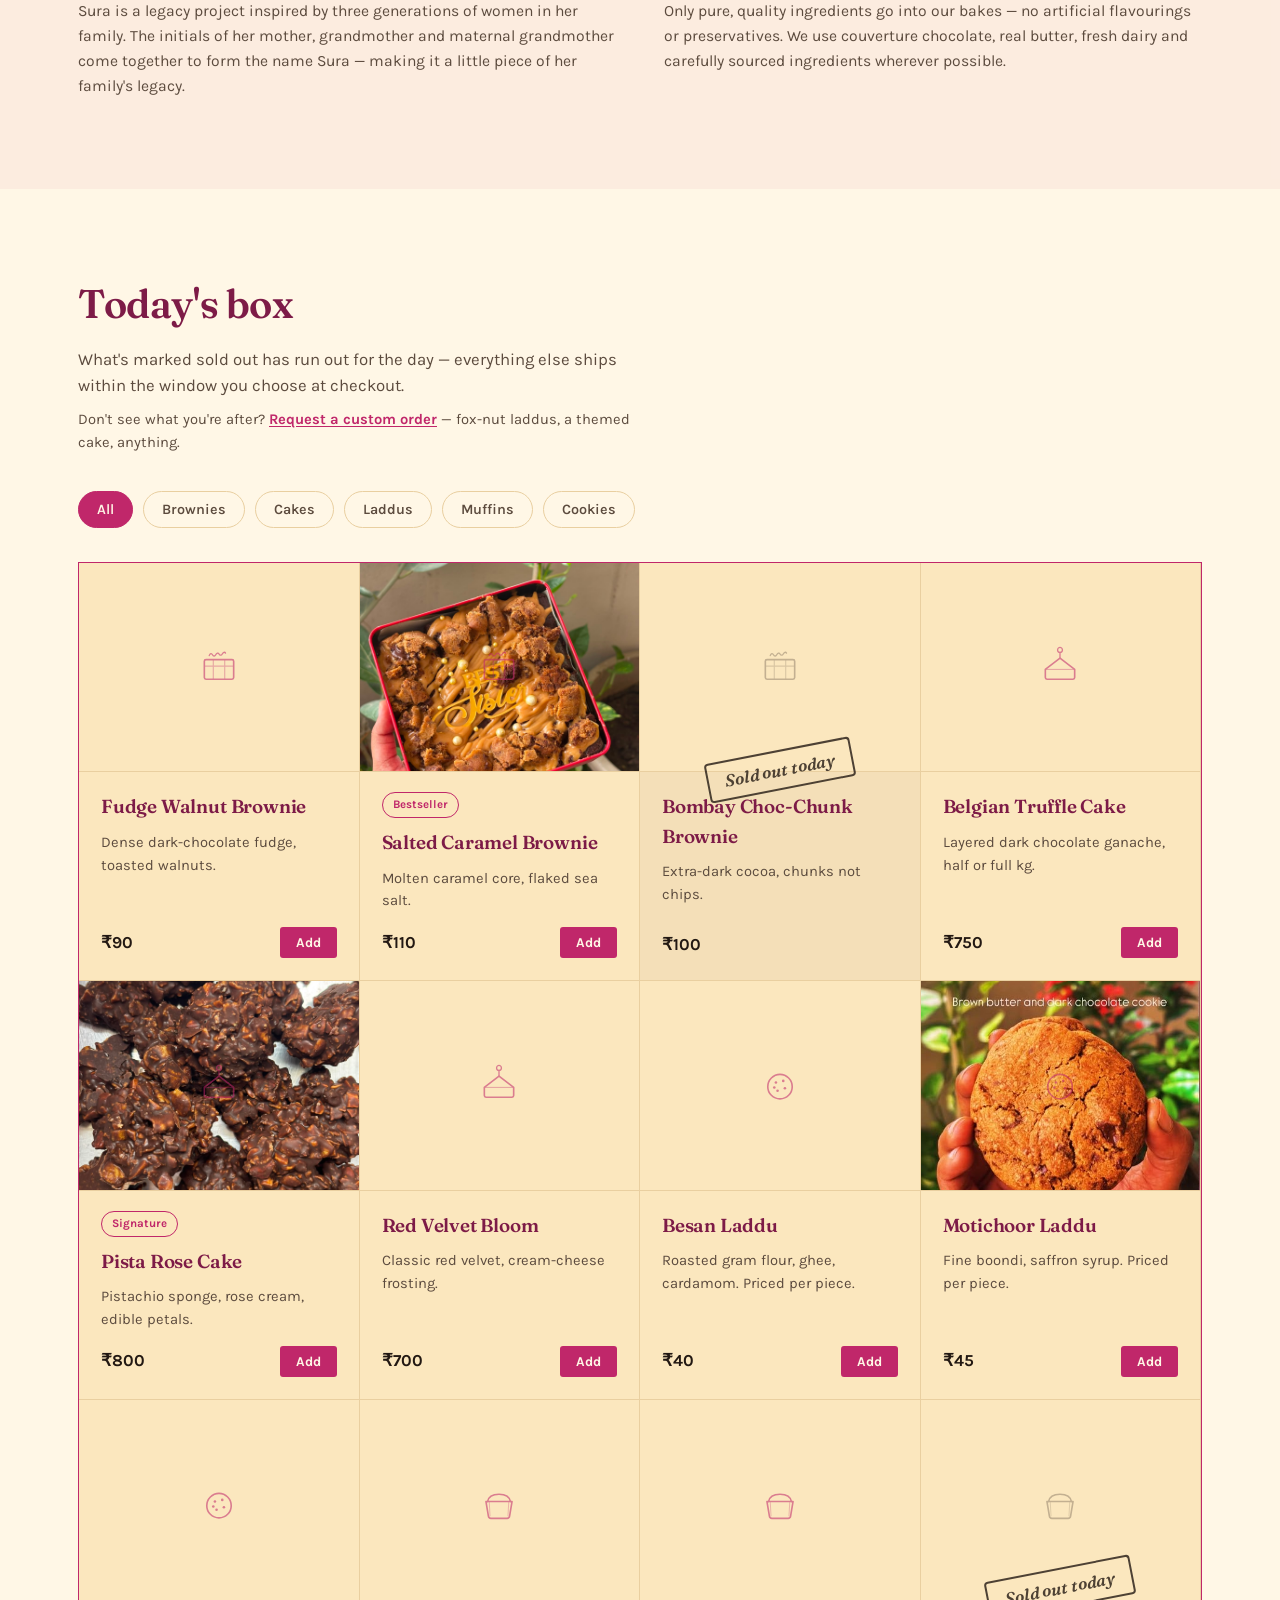
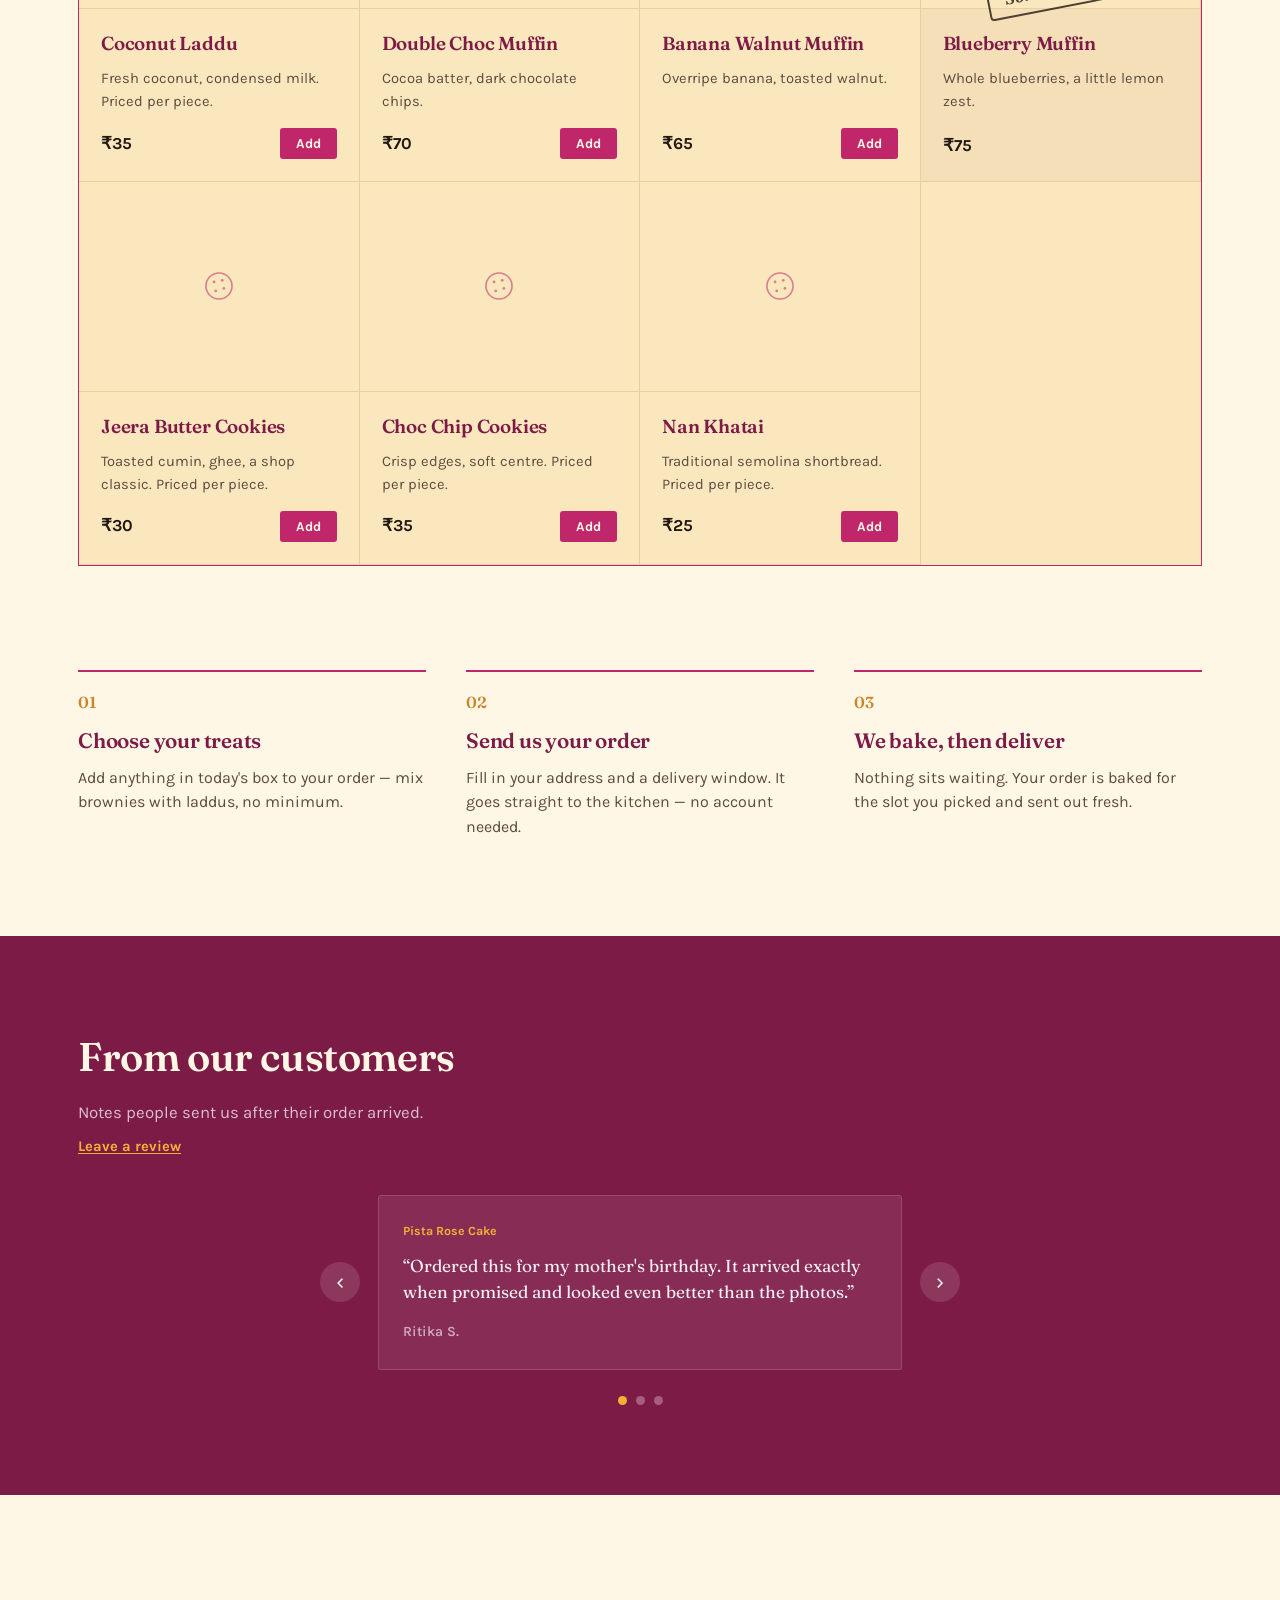
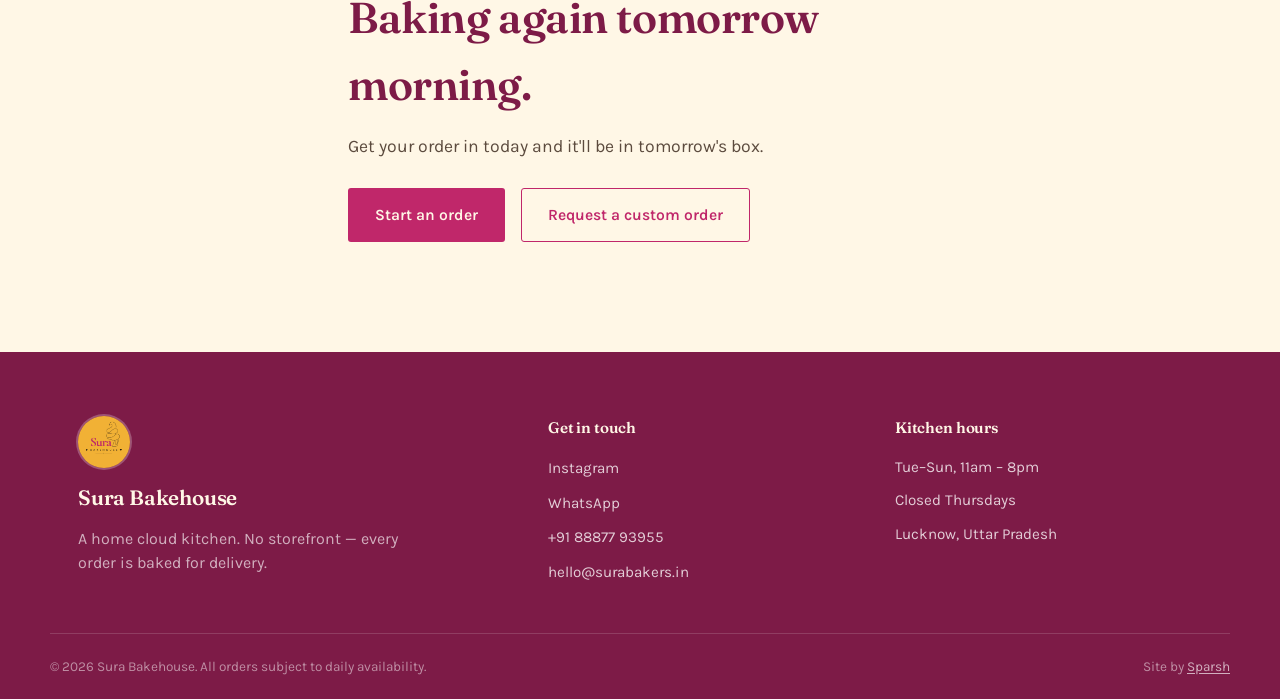
==== commit 6ee8174b: "Gallery Update" ====
--- a/index.html
+++ b/index.html
@@ -104,15 +104,15 @@
     <div class="wrap about-grid">
       <div class="about-photo-col">
         <div class="chef-portrait">
-          <img src="media/chef.jpg" alt="Photo of the chef behind Sura Bakehouse" loading="lazy" onerror="this.closest('.chef-portrait').classList.add('img-missing')">
+          <img src="media/baker.jpg" alt="Photo of the chef behind Sura Bakehouse" loading="lazy" onerror="this.closest('.chef-portrait').classList.add('img-missing')">
           <span class="chef-portrait-fallback" aria-hidden="true">
-            <svg viewBox="0 0 64 64" fill="none" xmlns="http://www.w3.org/2000/svg">
+            
               <path d="M20 26c0-9 5.5-15 12-15s12 6 12 15c3 1 5 4 5 7.5 0 4.5-4 8-9 8H24c-5 0-9-3.5-9-8 0-3.5 2-6.5 5-7.5Z" stroke="currentColor" stroke-width="2"/>
               <path d="M22 41.5V50a2 2 0 0 0 2 2h16a2 2 0 0 0 2-2v-8.5" stroke="currentColor" stroke-width="2"/>
             </svg>
           </span>
         </div>
-        <span class="chef-badge">Founder &amp; Head Baker</span>
+        <span class="chef-badge">Founder &amp; Head Chef</span>
       </div>
 
       <div class="about-copy">
@@ -385,10 +385,6 @@
       <input id="customItem" name="item" type="text" required placeholder="e.g. Fox-nut (makhana) laddus">
     </div>
     <div class="field-row field-row-split">
-      <div>
-        <label for="customQty">Approximate quantity</label>
-        <input id="customQty" name="quantity" type="text" required placeholder="e.g. 20 pieces">
-      </div>
       <div class="date-field">
         <label for="customDateTrigger">Needed by (approx.)</label>
         <button type="button" class="date-picker-trigger" id="customDateTrigger" aria-haspopup="dialog" aria-expanded="false" aria-controls="customDatePickerPanel">
@@ -410,6 +406,10 @@
           <p class="date-picker-legend"><span class="legend-dot"></span> Fully booked — chef's unavailable those days</p>
         </div>
       </div>
+      <div>
+        <label for="customQty">Approximate quantity</label>
+        <input id="customQty" name="quantity" type="text" required placeholder="e.g. 20 pieces">
+      </div>
     </div>
     <div class="field-row">
       <label for="customDetails">Details (optional)</label>
--- a/styles.css
+++ b/styles.css
@@ -291,10 +291,6 @@
   gap: 56px;
   align-items: center;
 }
-@media (max-width: 900px) {
-  .hero-grid { grid-template-columns: 1fr; }
-  .hero-collage { order: -1; height: 260px; max-width: 360px; margin: 0 auto 12px; }
-}
 .hero-kicker {
   font-size: 0.92rem;
   color: var(--saffron);
@@ -336,6 +332,7 @@
 /* photo collage — like snapshots scattered across the counter */
 .hero-collage {
   position: relative;
+  width: 100%;
   height: 420px;
 }
 .collage-photo {
@@ -369,7 +366,15 @@
 .collage-1 { top: 0; left: 4%; transform: rotate(-7deg); z-index: 2; }
 .collage-2 { top: 14%; right: 2%; transform: rotate(6deg); z-index: 1; }
 .collage-3 { bottom: 0; left: 24%; transform: rotate(-3deg); z-index: 3; }
+
+/* All mobile overrides for this section live in one place, after
+   every base/unconditional rule above — a media-query-scoped
+   declaration only wins the cascade if nothing unconditional comes
+   after it, so this block must be last or its overrides can silently
+   lose to the desktop rules despite the query matching. */
 @media (max-width: 900px) {
+  .hero-grid { grid-template-columns: 1fr; }
+  .hero-collage { order: -1; width: 100%; max-width: 360px; height: 260px; margin: 0 auto 12px; }
   .collage-1 { width: 40%; left: 0; }
   .collage-2 { width: 40%; right: 0; top: 6%; }
   .collage-3 { width: 42%; left: 30%; bottom: -10px; }
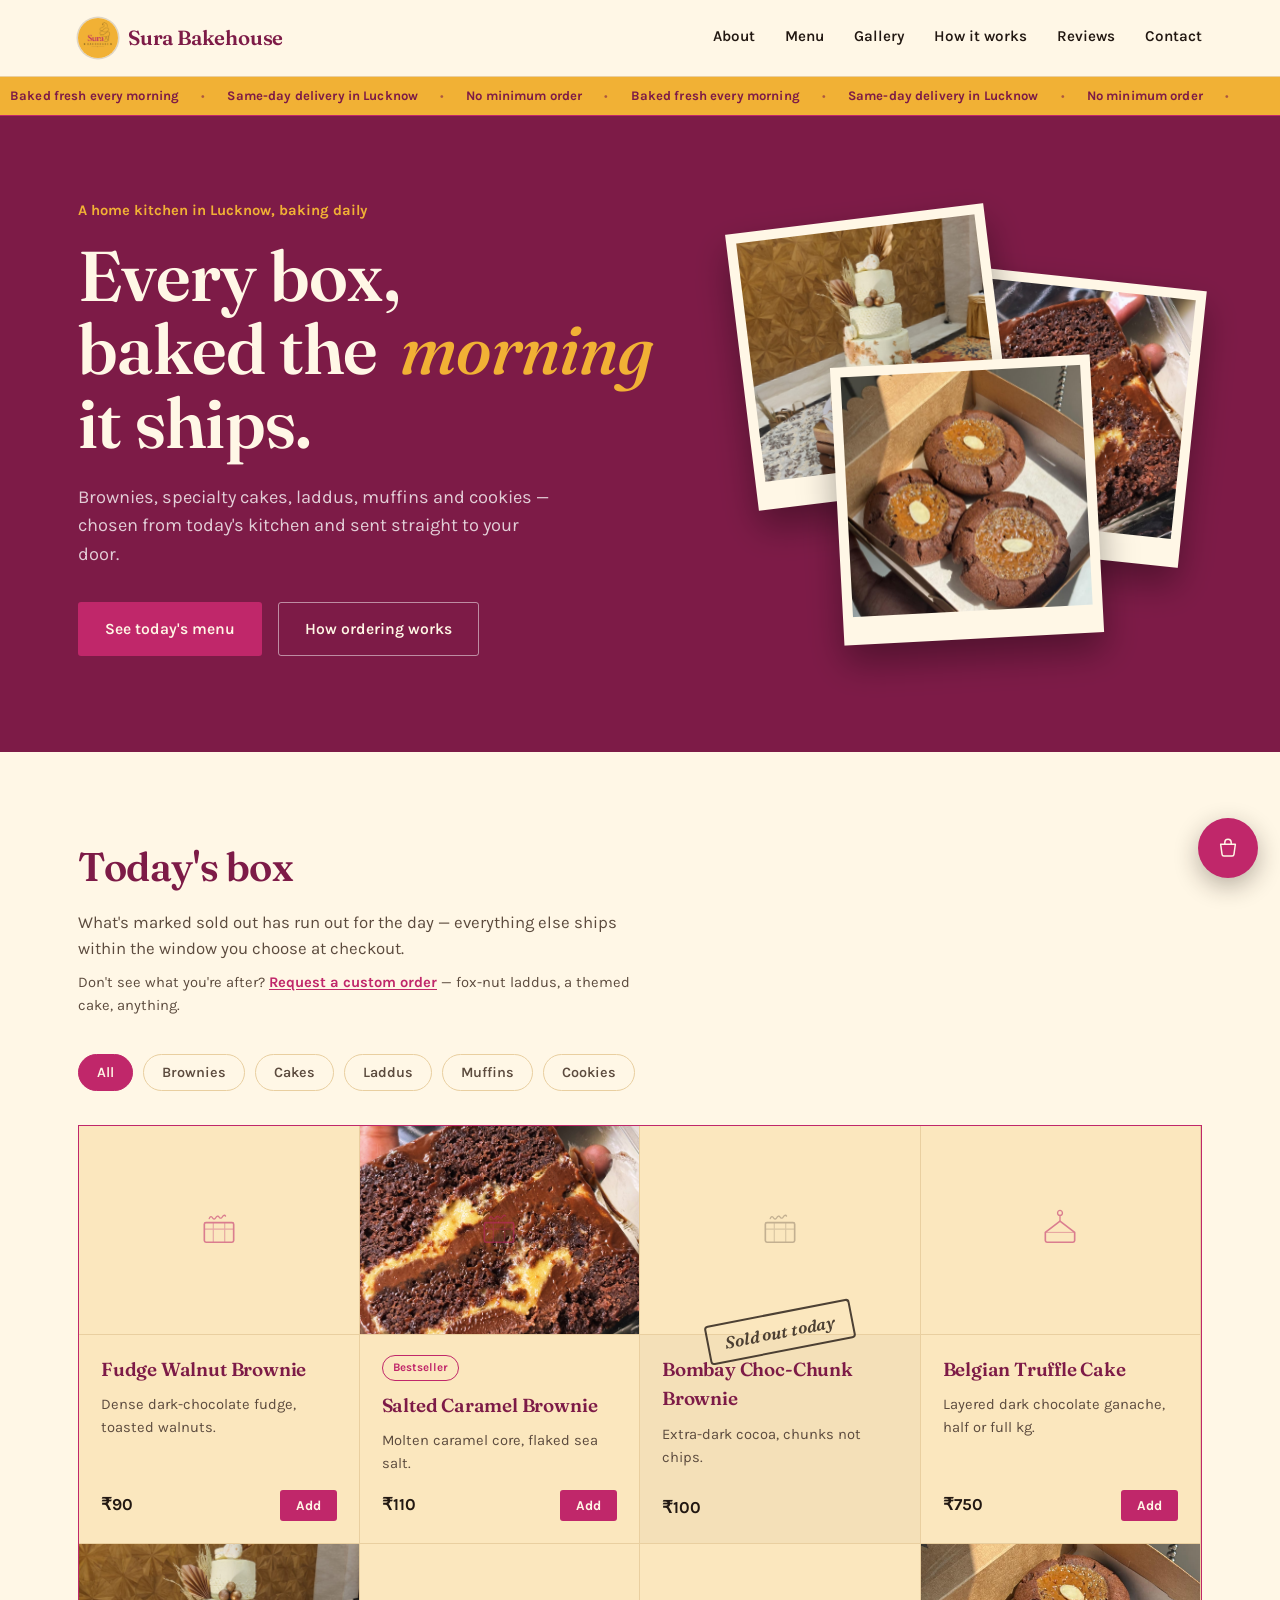
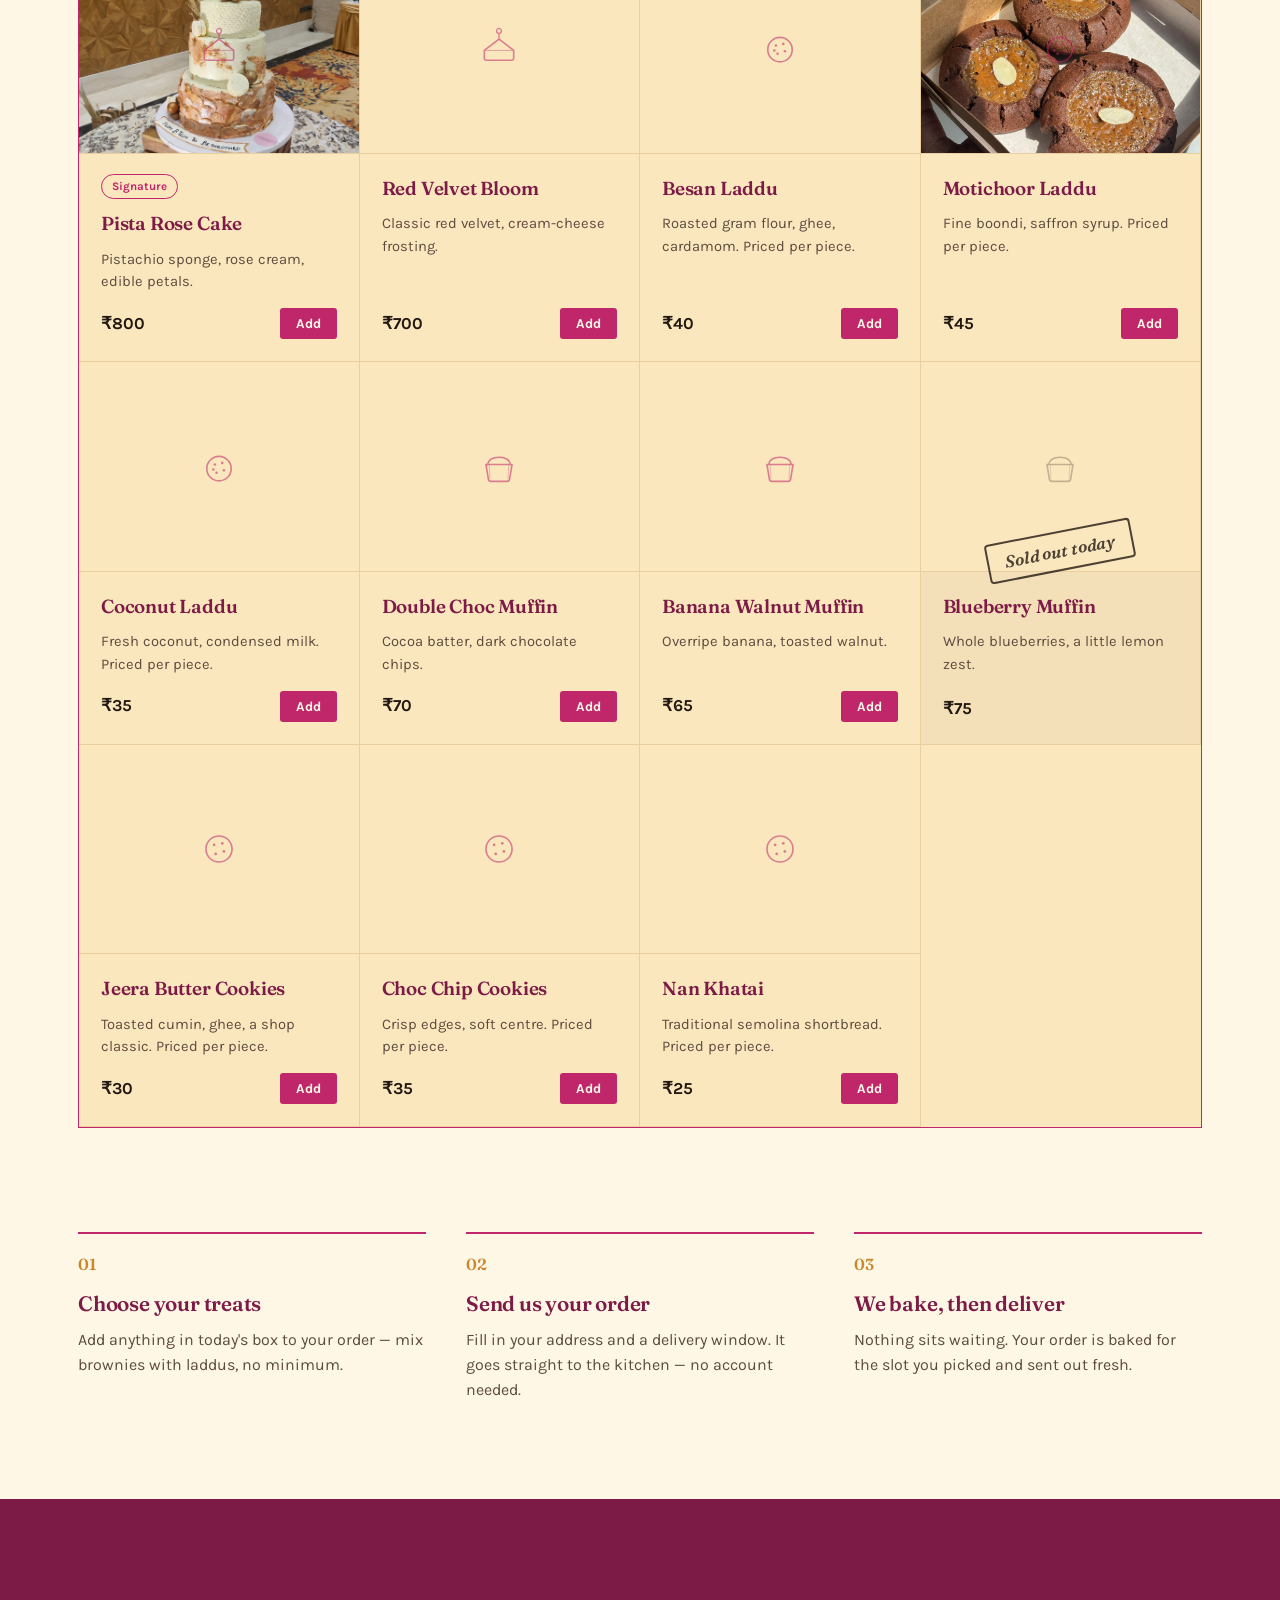
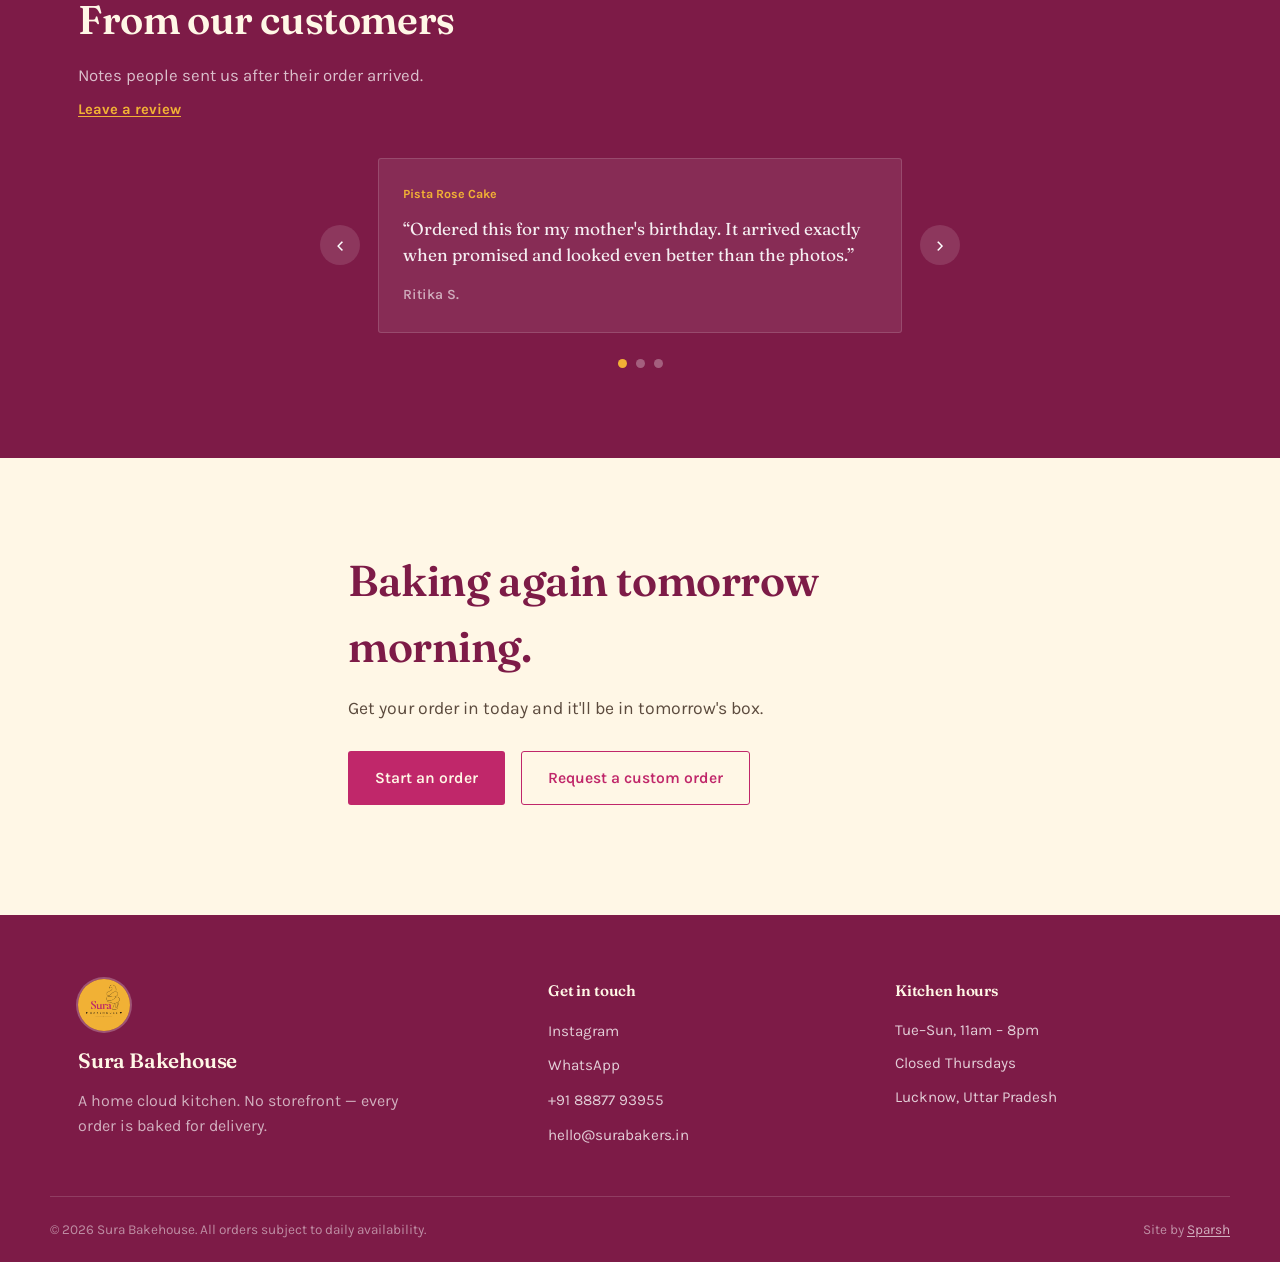
==== commit 0d31aa84: "Different About Page" ====
--- a/index.html
+++ b/index.html
@@ -24,7 +24,7 @@
     </a>
 
     <nav class="main-nav" aria-label="Primary">
-      <a href="#about">About</a>
+      <a href="about.html">About</a>
       <a href="#menu">Menu</a>
       <a href="gallery.html">Gallery</a>
       <a href="#how-it-works">How it works</a>
@@ -38,7 +38,7 @@
   </div>
 
   <div class="mobile-nav" id="mobileNav" hidden>
-    <a href="#about">About</a>
+    <a href="about.html">About</a>
     <a href="#menu">Menu</a>
     <a href="gallery.html">Gallery</a>
     <a href="#how-it-works">How it works</a>
@@ -99,64 +99,6 @@
     </div>
   </section>
 
-  <!-- ============ ABOUT THE CHEF ============ -->
-  <section class="about-section" id="about" aria-labelledby="about-heading">
-    <div class="wrap about-grid">
-      <div class="about-photo-col">
-        <div class="chef-portrait">
-          <img src="media/baker.jpg" alt="Photo of the chef behind Sura Bakehouse" loading="lazy" onerror="this.closest('.chef-portrait').classList.add('img-missing')">
-          <span class="chef-portrait-fallback" aria-hidden="true">
-            
-              <path d="M20 26c0-9 5.5-15 12-15s12 6 12 15c3 1 5 4 5 7.5 0 4.5-4 8-9 8H24c-5 0-9-3.5-9-8 0-3.5 2-6.5 5-7.5Z" stroke="currentColor" stroke-width="2"/>
-              <path d="M22 41.5V50a2 2 0 0 0 2 2h16a2 2 0 0 0 2-2v-8.5" stroke="currentColor" stroke-width="2"/>
-            </svg>
-          </span>
-        </div>
-        <span class="chef-badge">Founder &amp; Head Chef</span>
-      </div>
-
-      <div class="about-copy">
-        <p class="hero-kicker" style="color: var(--pink-deep);">Meet the baker</p>
-        <h2 id="about-heading">The hands behind every box</h2>
-        <p class="about-lead">Every order that leaves this kitchen is mixed, shaped and baked by one person — not a production line. She believes she has always had a natural connection with food, and the joy and purpose she finds in creating and feeding people with love is unmatched. That's why nothing goes out that she wouldn't serve her own family.</p>
-
-        <ul class="about-credentials">
-          <li>
-            <span class="credential-title">9+ years of baking</span>
-            <span class="credential-desc">5+ years of professional industry experience, with a Diploma in Bakery &amp; Patisserie from IHM and professional training at Theos, Noida.</span>
-          </li>
-          <li>
-            <span class="credential-title">500+ customers served</span>
-            <span class="credential-desc">Years of baking, creating and sharing food with 500+ customers along the way.</span>
-          </li>
-          <li>
-            <span class="credential-title">From passion to profession</span>
-            <span class="credential-desc">Self-taught from childhood, professionally trained, and previously co-founded a cloud-kitchen bakery with her best friend.</span>
-          </li>
-          <li>
-            <span class="credential-title">From Lucknow to Europe</span>
-            <span class="credential-desc">Conducted food workshops in Helsinki, Finland, including a three-course Indian meal for locals.</span>
-          </li>
-        </ul>
-
-        <blockquote class="about-quote">
-          "I grew up watching the women in my family make food with so much love — my mother, my grandmother and my maternal grandmother. Sura is inspired by them, and is my way of carrying that same warmth forward, one box at a time."
-        </blockquote>
-      </div>
-    </div>
-
-    <div class="wrap about-extra-grid">
-      <div class="about-extra-item">
-        <h3>The story behind Sura</h3>
-        <p>Sura is a legacy project inspired by three generations of women in her family. The initials of her mother, grandmother and maternal grandmother come together to form the name Sura — making it a little piece of her family's legacy.</p>
-      </div>
-      <div class="about-extra-item">
-        <h3>Made with the finest ingredients</h3>
-        <p>Only pure, quality ingredients go into our bakes — no artificial flavourings or preservatives. We use couverture chocolate, real butter, fresh dairy and carefully sourced ingredients wherever possible.</p>
-      </div>
-    </div>
-  </section>
-
   <!-- ============ MENU ============ -->
   <section class="menu-section" id="menu" aria-labelledby="menu-heading">
     <div class="wrap">
--- a/styles.css
+++ b/styles.css
@@ -486,7 +486,7 @@
   letter-spacing: 0.01em;
 }
 
-.about-copy h2 {
+.about-copy h1 {
   font-size: clamp(1.9rem, 3.2vw, 2.5rem);
   margin: 10px 0 18px;
 }
